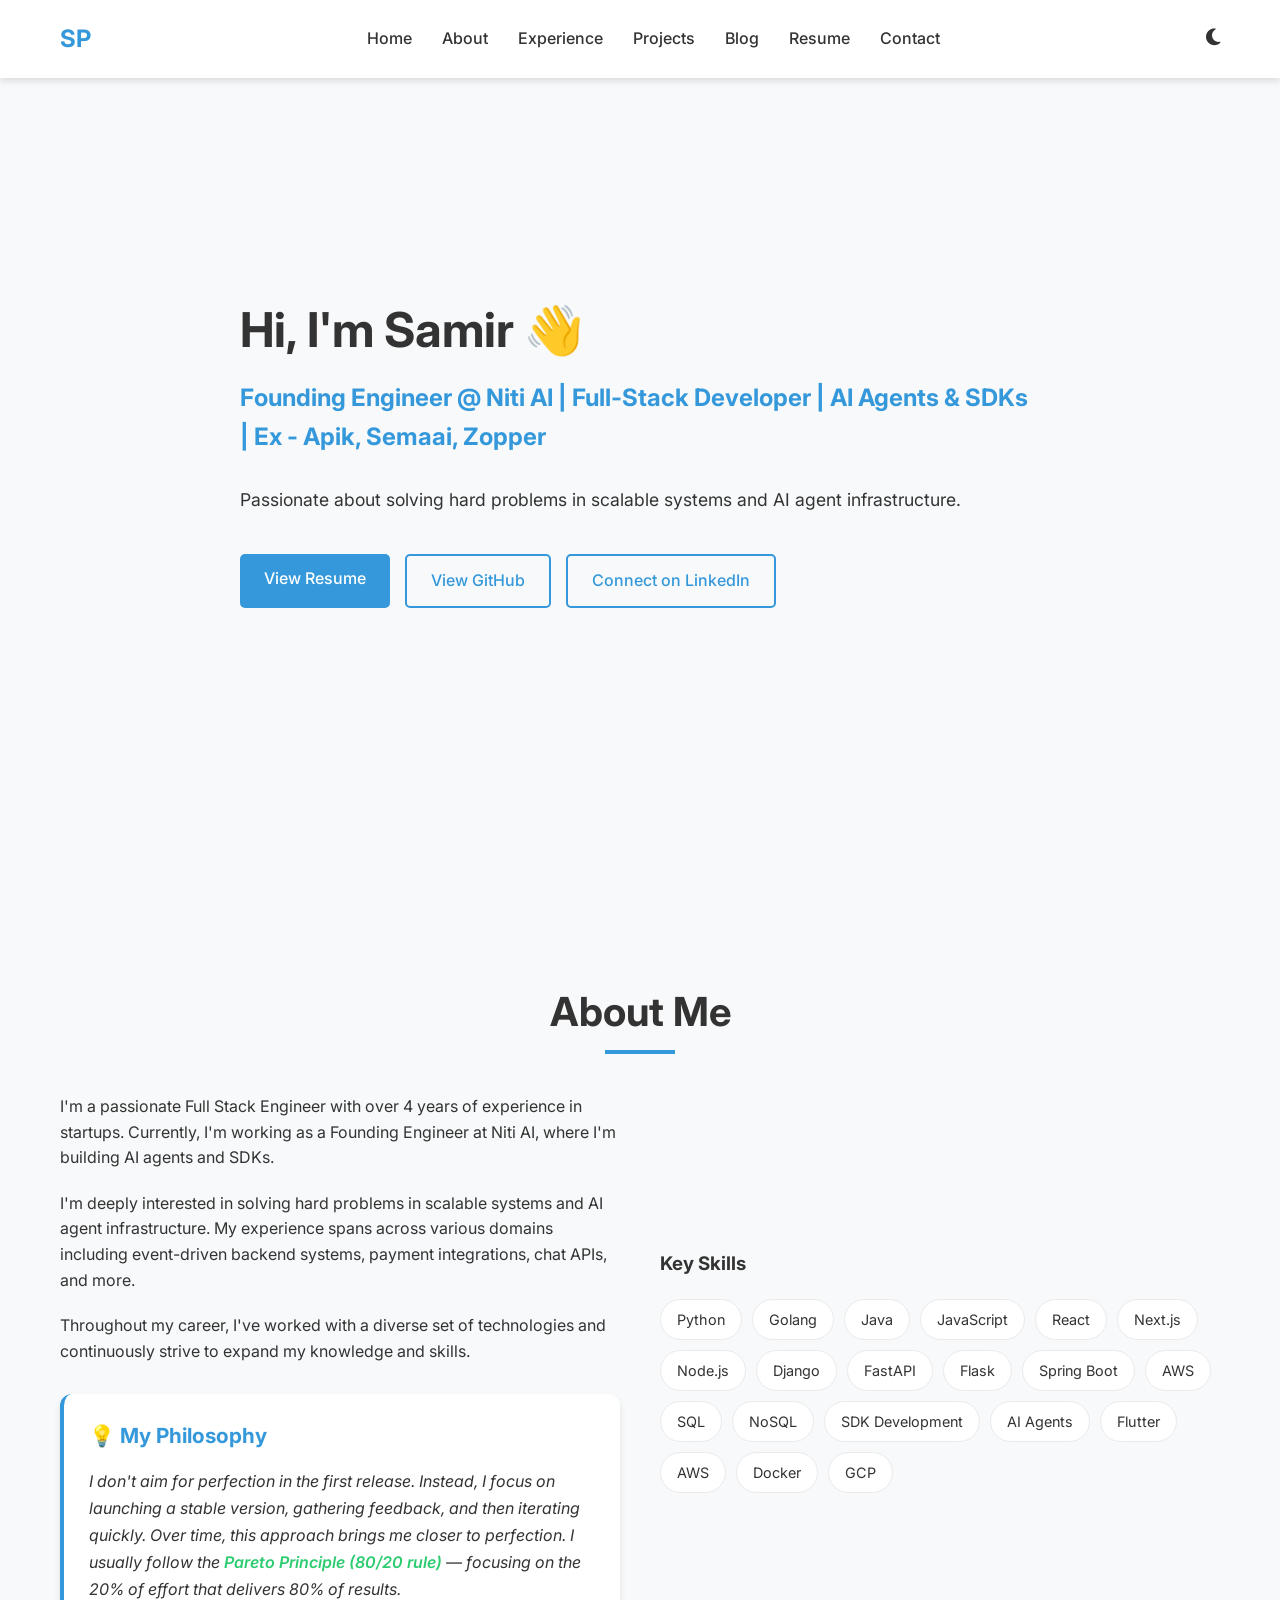
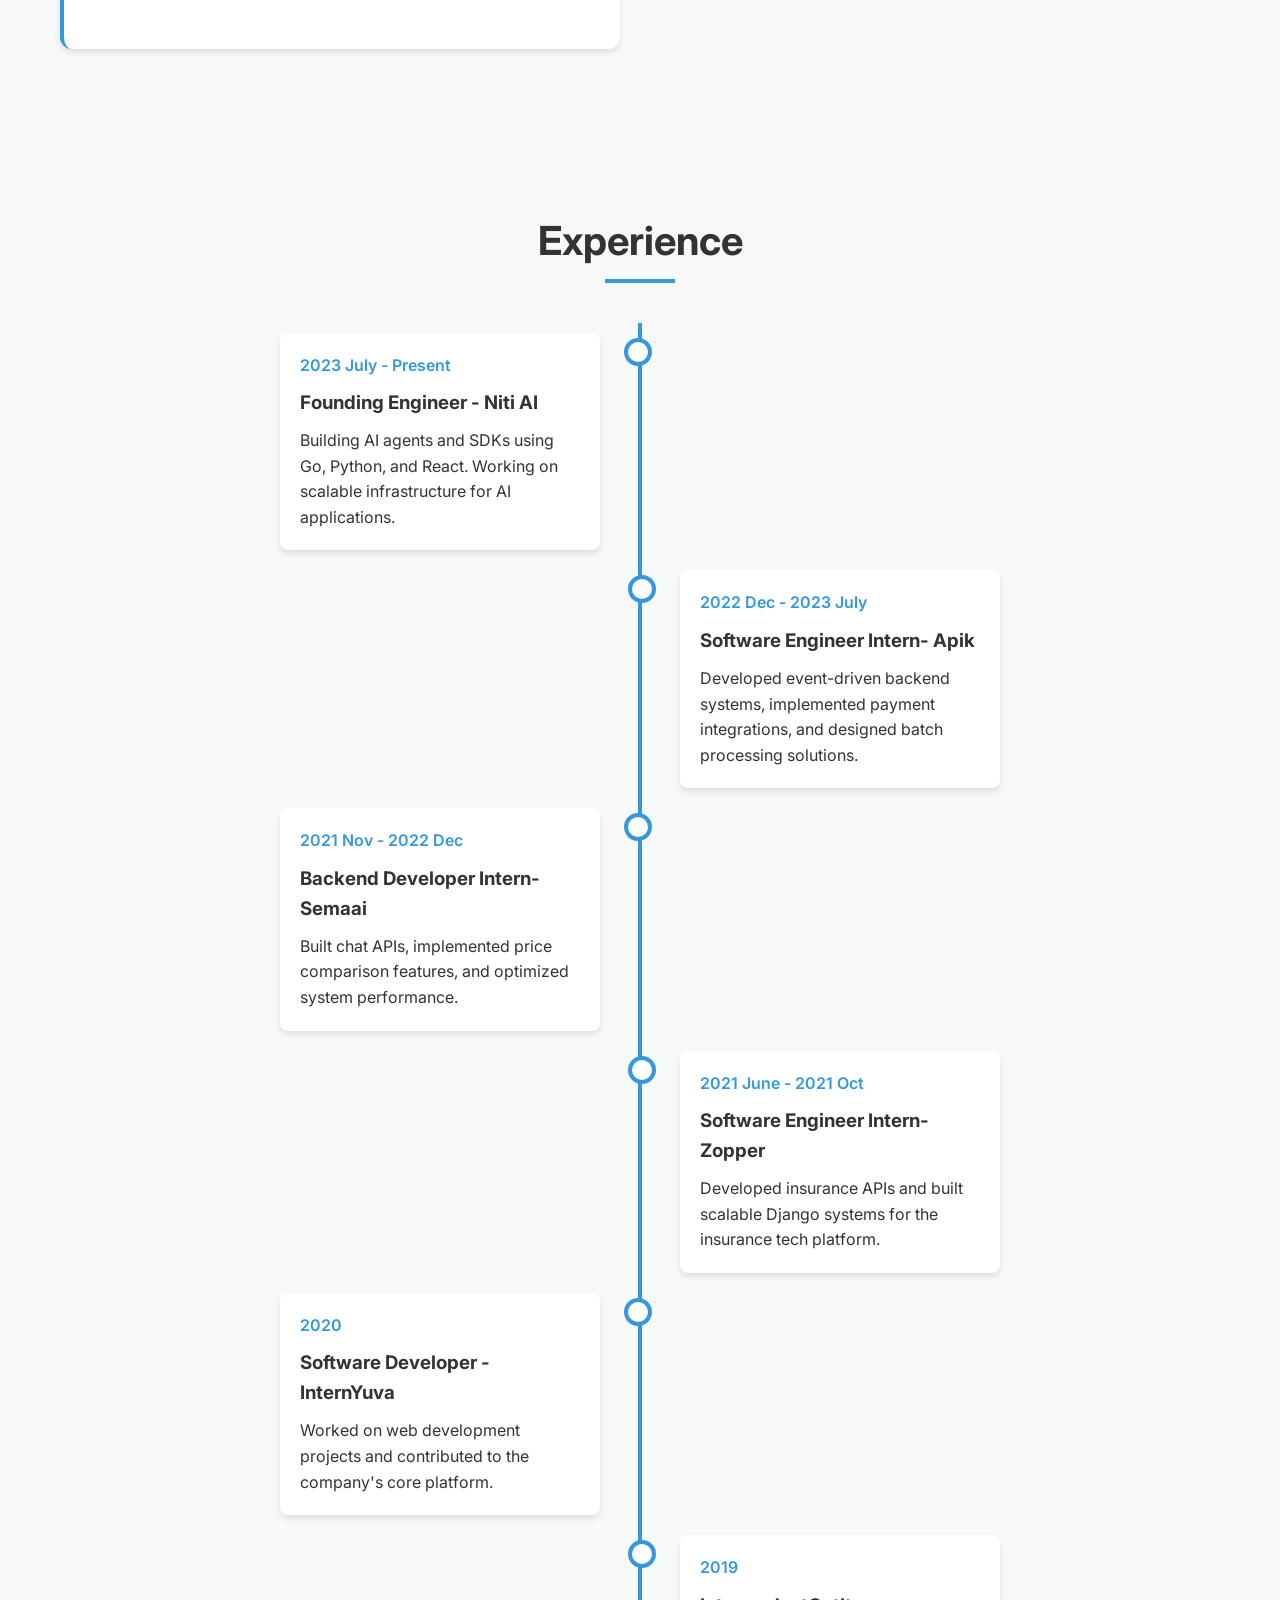
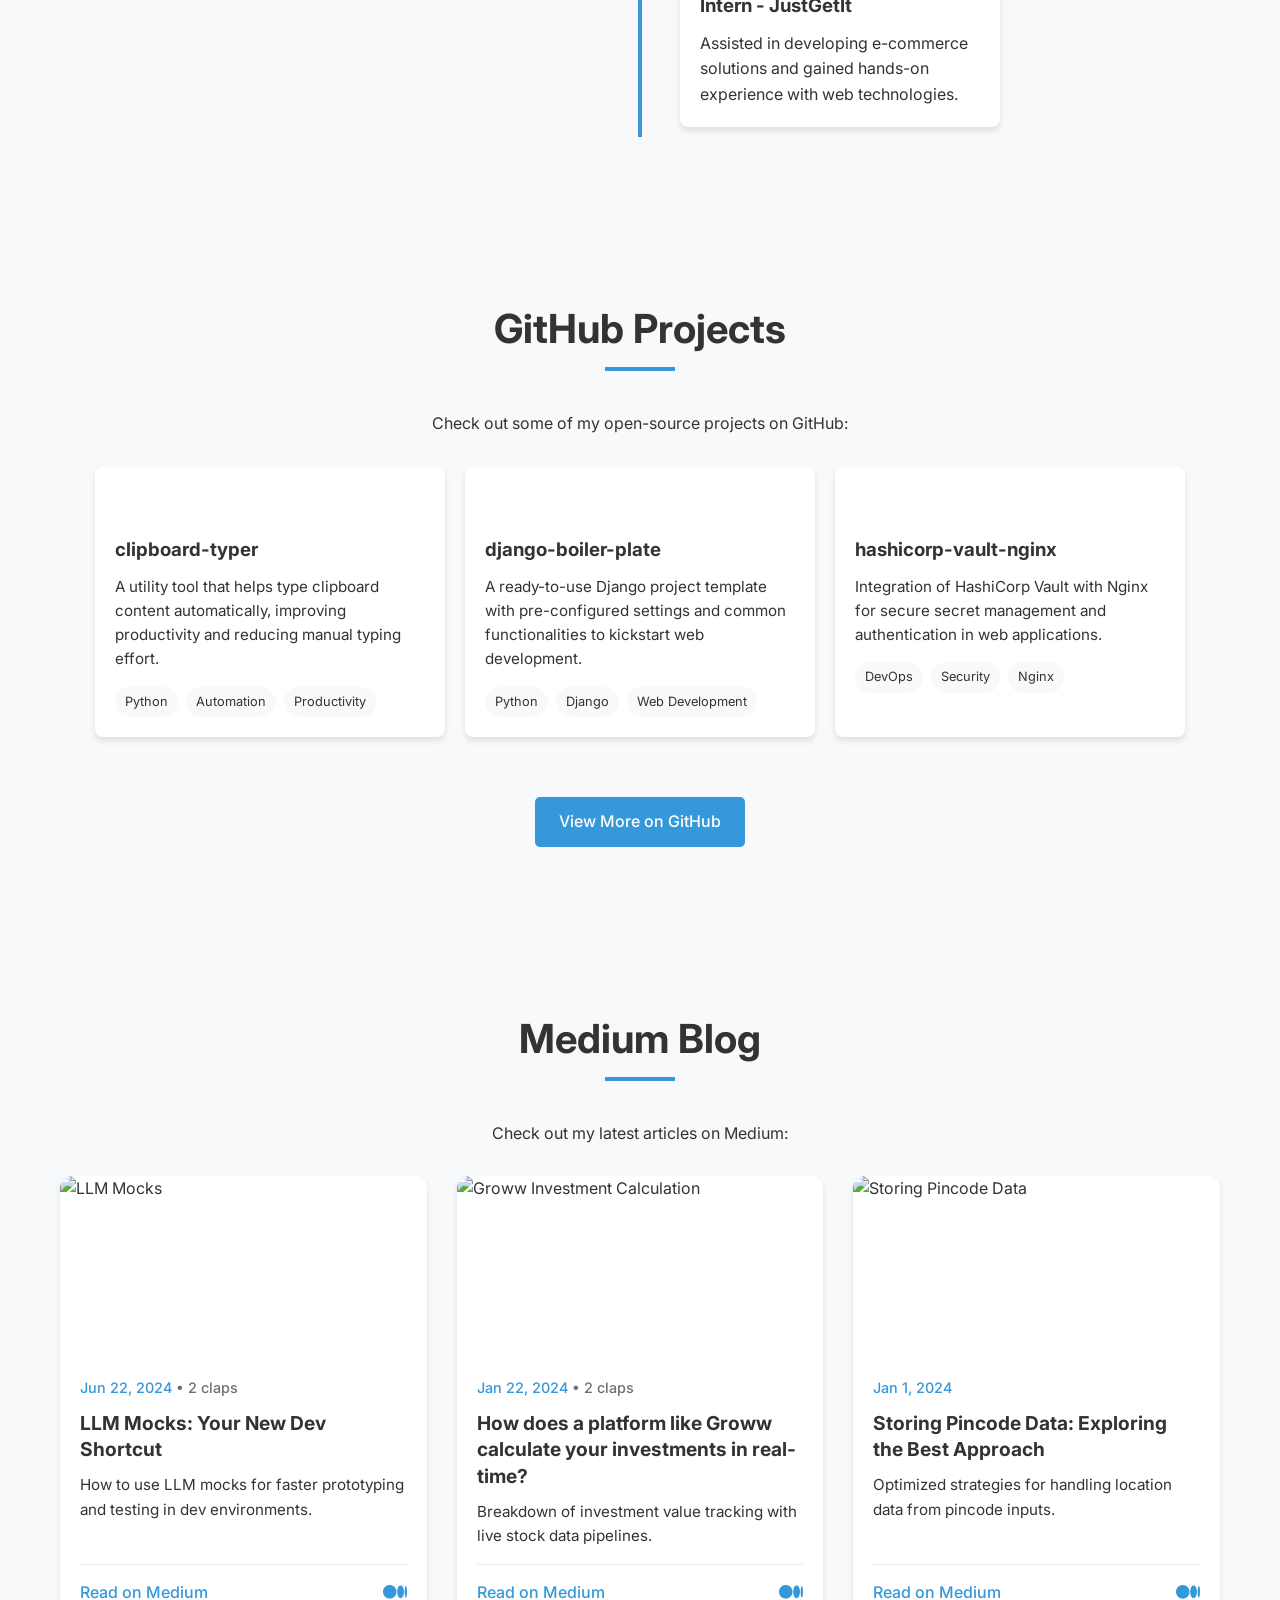
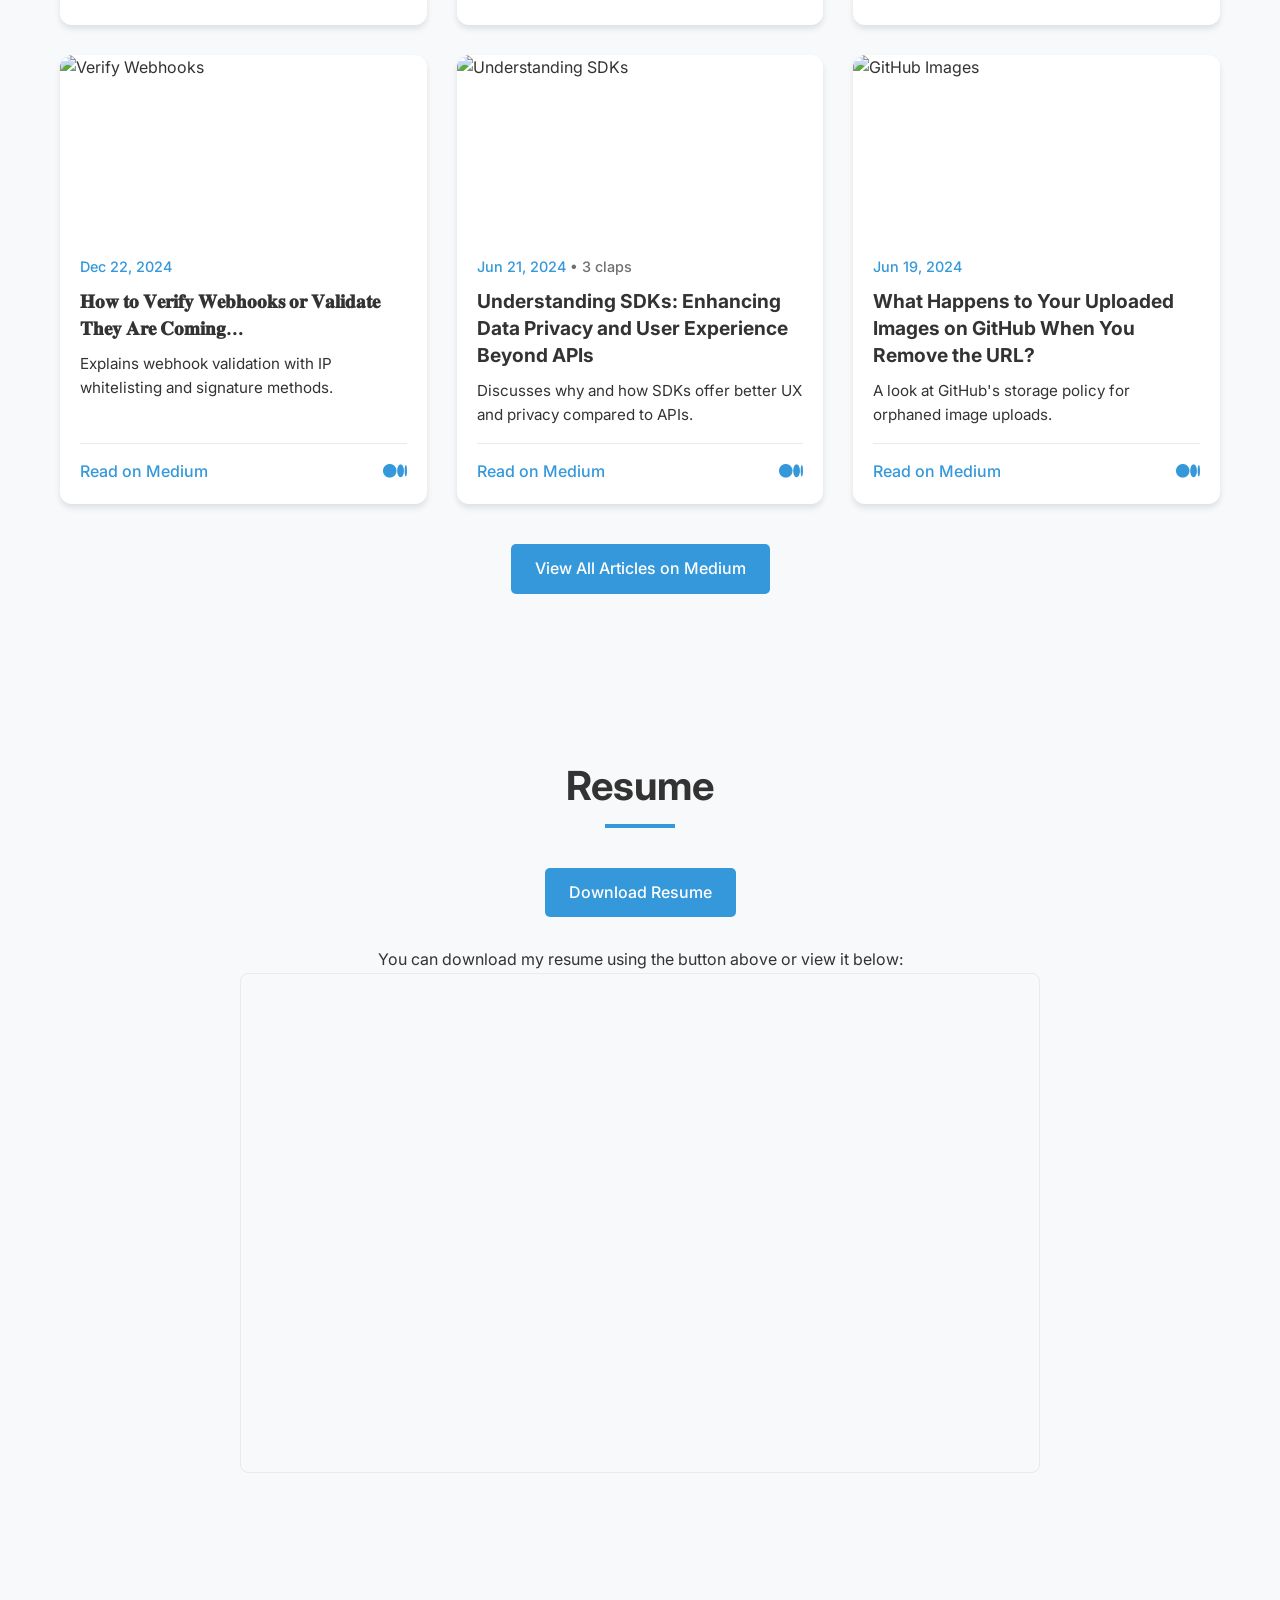
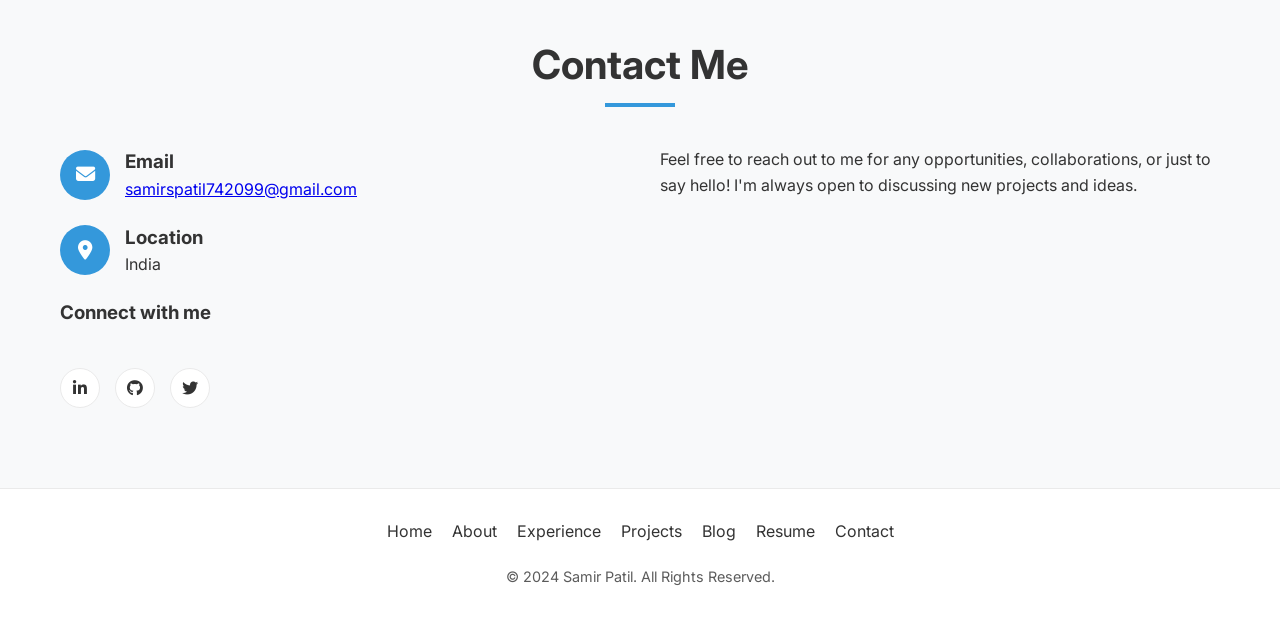
==== index.html @ 1df0a887 "[NEW] Update timeline with precise dates and role adjustments" ====
<!DOCTYPE html>
<html lang="en">
<head>
    <meta charset="UTF-8">
    <meta name="viewport" content="width=device-width, initial-scale=1.0">
    <meta name="description" content="Samir Patil - Full Stack Engineer & Founding Engineer at Niti AI. Experienced in Go, Python, Java, JavaScript, React, Next.js, Node.js, Django, Spring Boot, AWS, and Flutter.">
    <meta name="keywords" content="Samir Patil, Full Stack Engineer, Niti AI, Software Engineer, Go, Python, React, Next.js">
    <meta property="og:title" content="Samir Patil – Full Stack Engineer & Founding Engineer at Niti AI">
    <meta property="og:description" content="Full Stack Engineer with expertise in AI agents, SDKs, and scalable systems.">
    <meta property="og:image" content="assets/images/profile.jpg">
    <meta property="og:url" content="https://samirpatil2000.github.io">
    <meta name="twitter:card" content="summary_large_image">
    <title>Samir Patil – Full Stack Engineer & Founding Engineer at Niti AI</title>
    <link rel="icon" href="assets/favicon.ico" type="image/x-icon">
    <link rel="stylesheet" href="https://cdnjs.cloudflare.com/ajax/libs/font-awesome/6.4.0/css/all.min.css">
    <link href="https://fonts.googleapis.com/css2?family=Inter:wght@300;400;500;600;700&display=swap" rel="stylesheet">
    <link rel="stylesheet" href="styles.css">
</head>
<body class="light-mode">
    <header>
        <div class="container">
            <nav>
                <div class="logo">SP</div>
                <ul class="nav-links">
                    <li><a href="#hero">Home</a></li>
                    <li><a href="#about">About</a></li>
                    <li><a href="#experience">Experience</a></li>
                    <li><a href="#projects">Projects</a></li>
                    <li><a href="#blog">Blog</a></li>
                    <li><a href="#resume">Resume</a></li>
                    <li><a href="#contact">Contact</a></li>
                </ul>
                <div>
                    <button class="theme-toggle" id="theme-toggle">
                        <i class="fas fa-moon"></i>
                    </button>
                    <button class="mobile-menu-btn" id="mobile-menu-btn">
                        <i class="fas fa-bars"></i>
                    </button>
                </div>
            </nav>
        </div>
    </header>

    <section id="hero">
        <div class="container">
            <div class="hero-content">
                <h1 class="hero-title">Hi, I'm Samir 👋</h1>
                <h2 class="hero-subtitle">Founding Engineer @ Niti AI | Full-Stack Developer | AI Agents & SDKs | Ex - Apik, Semaai, Zopper</h2>
                <p class="hero-description">Passionate about solving hard problems in scalable systems and AI agent infrastructure.</p>
                <div class="hero-buttons">
                    <a href="#resume" class="btn">View Resume</a>
                    <a href="https://github.com/samirpatil2000" target="_blank" class="btn btn-outline">View GitHub</a>
                    <a href="https://www.linkedin.com/in/sampatil1010/" target="_blank" class="btn btn-outline">Connect on LinkedIn</a>
                </div>
            </div>
        </div>
    </section>

    <section id="about">
        <div class="container">
            <h2 class="section-title">About Me</h2>
            <div class="about-content">
                <div class="about-text">
                    <p>I'm a passionate Full Stack Engineer with over 4 years of experience in startups. Currently, I'm working as a Founding Engineer at Niti AI, where I'm building AI agents and SDKs.</p>
                    <p>I'm deeply interested in solving hard problems in scalable systems and AI agent infrastructure. My experience spans across various domains including event-driven backend systems, payment integrations, chat APIs, and more.</p>
                    <p>Throughout my career, I've worked with a diverse set of technologies and continuously strive to expand my knowledge and skills.</p>

                    <div class="philosophy-section">
                        <h3>💡 My Philosophy</h3>
                        <div class="philosophy-content">
                            <p>I don't aim for perfection in the first release. Instead, I focus on launching a stable version, gathering feedback, and then iterating quickly. Over time, this approach brings me closer to perfection. I usually follow the <strong>Pareto Principle (80/20 rule)</strong> — focusing on the 20% of effort that delivers 80% of results.</p>
                        </div>
                    </div>
                </div>
                <div>
                    <h3>Key Skills</h3>
                    <div class="skills-container">
                        <span class="skill-tag">Python</span>
                        <span class="skill-tag">Golang</span>
                        <span class="skill-tag">Java</span>
                        <span class="skill-tag">JavaScript</span>
                        <span class="skill-tag">React</span>
                        <span class="skill-tag">Next.js</span>
                        <span class="skill-tag">Node.js</span>
                        <span class="skill-tag">Django</span>
                        <span class="skill-tag">FastAPI</span>
                        <span class="skill-tag">Flask</span>
                        <span class="skill-tag">Spring Boot</span>
                        <span class="skill-tag">AWS</span>
                        <span class="skill-tag">SQL</span>
                        <span class="skill-tag">NoSQL</span>
                        <span class="skill-tag">SDK Development</span>
                        <span class="skill-tag">AI Agents</span>
                        <span class="skill-tag">Flutter</span>
                        <span class="skill-tag">AWS</span>
                        <span class="skill-tag">Docker</span>
                        <span class="skill-tag">GCP</span>
                    </div>
                </div>
            </div>
        </div>
    </section>

    <section id="experience">
        <div class="container">
            <h2 class="section-title">Experience</h2>
            <div class="timeline">
                <div class="timeline-item">
                    <div class="timeline-content">
                        <span class="timeline-date">2023 July - Present</span>
                        <h3 class="timeline-title">Founding Engineer - Niti AI</h3>
                        <p class="timeline-description">Building AI agents and SDKs using Go, Python, and React. Working on scalable infrastructure for AI applications.</p>
                    </div>
                </div>
                <div class="timeline-item">
                    <div class="timeline-content">
                        <span class="timeline-date">2022 Dec - 2023 July</span>
                        <h3 class="timeline-title">Software Engineer Intern- Apik</h3>
                        <p class="timeline-description">Developed event-driven backend systems, implemented payment integrations, and designed batch processing solutions.</p>
                    </div>
                </div>
                <div class="timeline-item">
                    <div class="timeline-content">
                        <span class="timeline-date">2021 Nov - 2022 Dec</span>
                        <h3 class="timeline-title">Backend Developer Intern- Semaai</h3>
                        <p class="timeline-description">Built chat APIs, implemented price comparison features, and optimized system performance.</p>
                    </div>
                </div>
                <div class="timeline-item">
                    <div class="timeline-content">
                        <span class="timeline-date">2021 June - 2021 Oct</span>
                        <h3 class="timeline-title">Software Engineer Intern- Zopper </h3>
                        <p class="timeline-description">Developed insurance APIs and built scalable Django systems for the insurance tech platform.</p>
                    </div>
                </div>
                <div class="timeline-item">
                    <div class="timeline-content">
                        <span class="timeline-date">2020</span>
                        <h3 class="timeline-title">Software Developer - InternYuva</h3>
                        <p class="timeline-description">Worked on web development projects and contributed to the company's core platform.</p>
                    </div>
                </div>
                <div class="timeline-item">
                    <div class="timeline-content">
                        <span class="timeline-date">2019</span>
                        <h3 class="timeline-title">Intern - JustGetIt</h3>
                        <p class="timeline-description">Assisted in developing e-commerce solutions and gained hands-on experience with web technologies.</p>
                    </div>
                </div>
            </div>
        </div>
    </section>

    <section id="projects">
        <div class="container">
            <h2 class="section-title">GitHub Projects</h2>
            <p class="text-center" style="margin-bottom: 30px;">Check out some of my open-source projects on GitHub:</p>
            <div class="github-repos">
                <div style="display: flex; flex-wrap: wrap; justify-content: center; gap: 20px;">
                    <!-- GitHub Repository Cards -->
                    <div class="github-card" style="width: 100%; max-width: 350px;">
                        <iframe src="https://ghbtns.com/github-btn.html?user=samirpatil2000&repo=clipboard-typer&type=star&count=true&size=large" frameborder="0" scrolling="0" width="170" height="30" title="GitHub"></iframe>
                        <h3><a href="https://github.com/samirpatil2000/clipboard-typer" target="_blank">clipboard-typer</a></h3>
                        <p>A utility tool that helps type clipboard content automatically, improving productivity and reducing manual typing effort.</p>
                        <div class="tech-stack">
                            <span class="tech-tag">Python</span>
                            <span class="tech-tag">Automation</span>
                            <span class="tech-tag">Productivity</span>
                        </div>
                    </div>

                    <div class="github-card" style="width: 100%; max-width: 350px;">
                        <iframe src="https://ghbtns.com/github-btn.html?user=samirpatil2000&repo=django-boiler-plate&type=star&count=true&size=large" frameborder="0" scrolling="0" width="170" height="30" title="GitHub"></iframe>
                        <h3><a href="https://github.com/samirpatil2000/django-boiler-plate" target="_blank">django-boiler-plate</a></h3>
                        <p>A ready-to-use Django project template with pre-configured settings and common functionalities to kickstart web development.</p>
                        <div class="tech-stack">
                            <span class="tech-tag">Python</span>
                            <span class="tech-tag">Django</span>
                            <span class="tech-tag">Web Development</span>
                        </div>
                    </div>

                    <div class="github-card" style="width: 100%; max-width: 350px;">
                        <iframe src="https://ghbtns.com/github-btn.html?user=samirpatil2000&repo=hashicorp-vault-nginx&type=star&count=true&size=large" frameborder="0" scrolling="0" width="170" height="30" title="GitHub"></iframe>
                        <h3><a href="https://github.com/samirpatil2000/hashicorp-vault-nginx" target="_blank">hashicorp-vault-nginx</a></h3>
                        <p>Integration of HashiCorp Vault with Nginx for secure secret management and authentication in web applications.</p>
                        <div class="tech-stack">
                            <span class="tech-tag">DevOps</span>
                            <span class="tech-tag">Security</span>
                            <span class="tech-tag">Nginx</span>
                        </div>
                    </div>
                </div>

                <div style="text-align: center; margin-top: 40px;">
                    <a href="https://github.com/samirpatil2000" target="_blank" class="btn">View More on GitHub</a>
                </div>
            </div>
        </div>
    </section>

    <section id="blog">
        <div class="container">
            <h2 class="section-title">Medium Blog</h2>
            <p class="text-center" style="margin-bottom: 30px;">Check out my latest articles on Medium:</p>
            <div class="blog-container">
                <!-- Article 1 -->
                <div class="blog-card">
                    <div class="blog-image">
                        <img src="https://miro.medium.com/v2/resize:fill:160:106/1*5sMGe4D184qGsG5oATZ93Q.jpeg" alt="LLM Mocks" class="article-image">
                    </div>
                    <div class="blog-content">
                        <p class="blog-date">Jun 22, 2024 <span class="claps">• 2 claps</span></p>
                        <h3 class="blog-title">LLM Mocks: Your New Dev Shortcut</h3>
                        <p class="blog-excerpt">How to use LLM mocks for faster prototyping and testing in dev environments.</p>
                        <div class="medium-cta">
                            <a href="https://samir00.medium.com/llm-mocks-your-new-dev-shortcut-bc9ee9c9f8b7" target="_blank" class="read-more">
                                Read on Medium <i class="fab fa-medium"></i>
                            </a>
                        </div>
                    </div>
                </div>

                <!-- Article 2 -->
                <div class="blog-card">
                    <div class="blog-image">
                        <img src="https://miro.medium.com/v2/resize:fill:160:106/0*oaUl97Jm3WKkz9tT.png" alt="Groww Investment Calculation" class="article-image">
                    </div>
                    <div class="blog-content">
                        <p class="blog-date">Jan 22, 2024 <span class="claps">• 2 claps</span></p>
                        <h3 class="blog-title">How does a platform like Groww calculate your investments in real-time?</h3>
                        <p class="blog-excerpt">Breakdown of investment value tracking with live stock data pipelines.</p>
                        <div class="medium-cta">
                            <a href="https://samir00.medium.com/how-does-a-platform-like-groww-calculate-your-investments-in-real-time-1ba891a44692" target="_blank" class="read-more">
                                Read on Medium <i class="fab fa-medium"></i>
                            </a>
                        </div>
                    </div>
                </div>

                <!-- Article 3 -->
                <div class="blog-card">
                    <div class="blog-image">
                        <img src="https://miro.medium.com/v2/da:true/resize:fill:160:106/0*R4P3ovZNBAdf21QX" alt="Storing Pincode Data" class="article-image">
                    </div>
                    <div class="blog-content">
                        <p class="blog-date">Jan 1, 2024</p>
                        <h3 class="blog-title">Storing Pincode Data: Exploring the Best Approach</h3>
                        <p class="blog-excerpt">Optimized strategies for handling location data from pincode inputs.</p>
                        <div class="medium-cta">
                            <a href="https://samir00.medium.com/storing-pincode-data-exploring-the-best-approach-0664ee6abc7e" target="_blank" class="read-more">
                                Read on Medium <i class="fab fa-medium"></i>
                            </a>
                        </div>
                    </div>
                </div>

                <!-- Article 4 -->
                <div class="blog-card">
                    <div class="blog-image">
                        <img src="https://miro.medium.com/v2/resize:fill:160:106/1*D8r2MX0lKGezIV2ntZtTnA.png" alt="Verify Webhooks" class="article-image">
                    </div>
                    <div class="blog-content">
                        <p class="blog-date">Dec 22, 2024</p>
                        <h3 class="blog-title">𝐇𝐨𝐰 𝐭𝐨 𝐕𝐞𝐫𝐢𝐟𝐲 𝐖𝐞𝐛𝐡𝐨𝐨𝐤𝐬 𝐨𝐫 𝐕𝐚𝐥𝐢𝐝𝐚𝐭𝐞 𝐓𝐡𝐞𝐲 𝐀𝐫𝐞 𝐂𝐨𝐦𝐢𝐧𝐠…</h3>
                        <p class="blog-excerpt">Explains webhook validation with IP whitelisting and signature methods.</p>
                        <div class="medium-cta">
                            <a href="https://samir00.medium.com/-5bc8c826b515" target="_blank" class="read-more">
                                Read on Medium <i class="fab fa-medium"></i>
                            </a>
                        </div>
                    </div>
                </div>

                <!-- Article 5 -->
                <div class="blog-card">
                    <div class="blog-image">
                        <img src="https://miro.medium.com/v2/resize:fill:160:106/1*lcg6m4pesArcKnwE2y6Z6A.png" alt="Understanding SDKs" class="article-image">
                    </div>
                    <div class="blog-content">
                        <p class="blog-date">Jun 21, 2024 <span class="claps">• 3 claps</span></p>
                        <h3 class="blog-title">Understanding SDKs: Enhancing Data Privacy and User Experience Beyond APIs</h3>
                        <p class="blog-excerpt">Discusses why and how SDKs offer better UX and privacy compared to APIs.</p>
                        <div class="medium-cta">
                            <a href="https://samir00.medium.com/understanding-sdks-enhancing-data-privacy-and-user-experience-beyond-apis-ea7af1422966" target="_blank" class="read-more">
                                Read on Medium <i class="fab fa-medium"></i>
                            </a>
                        </div>
                    </div>
                </div>

                <!-- Article 6 -->
                <div class="blog-card">
                    <div class="blog-image">
                        <img src="https://miro.medium.com/v2/da:true/resize:fill:160:106/0*RKdvnVoztGInrhX6" alt="GitHub Images" class="article-image">
                    </div>
                    <div class="blog-content">
                        <p class="blog-date">Jun 19, 2024</p>
                        <h3 class="blog-title">What Happens to Your Uploaded Images on GitHub When You Remove the URL?</h3>
                        <p class="blog-excerpt">A look at GitHub's storage policy for orphaned image uploads.</p>
                        <div class="medium-cta">
                            <a href="https://samir00.medium.com/what-happens-to-your-uploaded-images-on-github-when-you-remove-the-url-dee55fc06949" target="_blank" class="read-more">
                                Read on Medium <i class="fab fa-medium"></i>
                            </a>
                        </div>
                    </div>
                </div>
            </div>

            <div style="text-align: center; margin-top: 40px;">
                <a href="https://medium.com/@samir00" target="_blank" class="btn">View All Articles on Medium</a>
            </div>
        </div>
    </section>

    <section id="resume">
        <div class="container">
            <h2 class="section-title">Resume</h2>
            <div class="resume-container">
                <div class="resume-download">
                    <a href="https://drive.google.com/file/d/1qUeEF2elDLRtwq7IhMusXgoAXYwep6tu/preview" download class="btn">Download Resume</a>
                </div>
                <p>You can download my resume using the button above or view it below:</p>
                <iframe src="https://drive.google.com/file/d/1qUeEF2elDLRtwq7IhMusXgoAXYwep6tu/preview" class="resume-preview"></iframe>
            </div>
        </div>
    </section>

    <section id="contact">
        <div class="container">
            <h2 class="section-title">Contact Me</h2>
            <div class="contact-container">
                <div class="contact-info">
                    <div class="contact-item">
                        <div class="contact-icon">
                            <i class="fas fa-envelope"></i>
                        </div>
                        <div>
                            <h3>Email</h3>
                            <p><a href="mailto:samirspatil742099@gmail.com">samirspatil742099@gmail.com</a></p>
                        </div>
                    </div>
                    <div class="contact-item">
                        <div class="contact-icon">
                            <i class="fas fa-map-marker-alt"></i>
                        </div>
                        <div>
                            <h3>Location</h3>
                            <p>India</p>
                        </div>
                    </div>
                    <h3>Connect with me</h3>
                    <div class="social-links">
                        <a href="https://www.linkedin.com/in/sampatil1010/" target="_blank" class="social-link">
                            <i class="fab fa-linkedin-in"></i>
                        </a>
                        <a href="https://github.com/samirpatil2000" target="_blank" class="social-link">
                            <i class="fab fa-github"></i>
                        </a>
                        <a href="https://twitter.com/sampatil1010" target="_blank" class="social-link">
                            <i class="fab fa-twitter"></i>
                        </a>
                    </div>
                </div>
                <div>
                    <p>Feel free to reach out to me for any opportunities, collaborations, or just to say hello! I'm always open to discussing new projects and ideas.</p>
                </div>
            </div>
        </div>
    </section>

    <footer>
        <div class="container">
            <div class="footer-content">
                <div class="footer-links">
                    <a href="#hero">Home</a>
                    <a href="#about">About</a>
                    <a href="#experience">Experience</a>
                    <a href="#projects">Projects</a>
                    <a href="#blog">Blog</a>
                    <a href="#resume">Resume</a>
                    <a href="#contact">Contact</a>
                </div>
                <p class="copyright">&copy; 2024 Samir Patil. All Rights Reserved.</p>
            </div>
        </div>
    </footer>

    <script src="script.js"></script>
</body>
</html>
---- styles.css ----
:root {
    --primary-color: #3498db;
    --secondary-color: #2ecc71;
    --accent-color: #e74c3c;
    --background-light: #f8f9fa;
    --text-light: #333;
    --card-light: #fff;
    --border-light: #eaeaea;
    --background-dark: #121212;
    --text-dark: #f8f9fa;
    --card-dark: #1e1e1e;
    --border-dark: #333;
    --shadow-light: 0 4px 6px rgba(0, 0, 0, 0.1);
    --shadow-dark: 0 4px 6px rgba(0, 0, 0, 0.3);
    --transition: all 0.3s ease;
}

.light-mode {
    --background: var(--background-light);
    --text: var(--text-light);
    --card: var(--card-light);
    --border: var(--border-light);
    --shadow: var(--shadow-light);
}

.dark-mode {
    --background: var(--background-dark);
    --text: var(--text-dark);
    --card: var(--card-dark);
    --border: var(--border-dark);
    --shadow: var(--shadow-dark);
}

* {
    margin: 0;
    padding: 0;
    box-sizing: border-box;
}

html {
    scroll-behavior: smooth;
}

body {
    font-family: 'Inter', sans-serif;
    background-color: var(--background);
    color: var(--text);
    line-height: 1.6;
    transition: var(--transition);
}

.container {
    max-width: 1200px;
    margin: 0 auto;
    padding: 0 20px;
}

/* Header & Navigation */
header {
    position: fixed;
    top: 0;
    left: 0;
    width: 100%;
    background-color: var(--card);
    box-shadow: var(--shadow);
    z-index: 1000;
    transition: var(--transition);
}

nav {
    display: flex;
    justify-content: space-between;
    align-items: center;
    padding: 20px 0;
}

.logo {
    font-size: 1.5rem;
    font-weight: 700;
    color: var(--primary-color);
}

.nav-links {
    display: flex;
    list-style: none;
}

.nav-links li {
    margin-left: 30px;
}

.nav-links a {
    text-decoration: none;
    color: var(--text);
    font-weight: 500;
    transition: var(--transition);
}

.nav-links a:hover {
    color: var(--primary-color);
}

.theme-toggle {
    background: none;
    border: none;
    color: var(--text);
    font-size: 1.2rem;
    cursor: pointer;
    margin-left: 20px;
    transition: var(--transition);
}

.theme-toggle:hover {
    color: var(--primary-color);
}

.mobile-menu-btn {
    display: none;
    background: none;
    border: none;
    color: var(--text);
    font-size: 1.5rem;
    cursor: pointer;
}

/* Hero Section */
#hero {
    height: 100vh;
    display: flex;
    align-items: center;
    padding-top: 80px;
}

.hero-content {
    max-width: 800px;
}

.hero-title {
    font-size: 3rem;
    margin-bottom: 10px;
    animation: fadeInUp 1s ease;
}

.hero-subtitle {
    font-size: 1.5rem;
    margin-bottom: 30px;
    color: var(--primary-color);
    animation: fadeInUp 1s ease 0.2s;
    animation-fill-mode: both;
}

.hero-description {
    font-size: 1.1rem;
    margin-bottom: 40px;
    animation: fadeInUp 1s ease 0.4s;
    animation-fill-mode: both;
}

.hero-buttons {
    display: flex;
    gap: 15px;
    flex-wrap: wrap;
    animation: fadeInUp 1s ease 0.6s;
    animation-fill-mode: both;
}

.btn {
    display: inline-block;
    padding: 12px 24px;
    background-color: var(--primary-color);
    color: white;
    text-decoration: none;
    border-radius: 5px;
    font-weight: 500;
    transition: var(--transition);
}

.btn:hover {
    transform: translateY(-3px);
    box-shadow: 0 10px 20px rgba(0, 0, 0, 0.1);
}

.btn-outline {
    background-color: transparent;
    border: 2px solid var(--primary-color);
    color: var(--primary-color);
}

.btn-outline:hover {
    background-color: var(--primary-color);
    color: white;
}

/* Section Styling */
section {
    padding: 80px 0;
}

.section-title {
    font-size: 2.5rem;
    margin-bottom: 50px;
    text-align: center;
    position: relative;
}

.section-title::after {
    content: '';
    position: absolute;
    bottom: -10px;
    left: 50%;
    transform: translateX(-50%);
    width: 70px;
    height: 4px;
    background-color: var(--primary-color);
}

/* About Section */
.about-content {
    display: grid;
    grid-template-columns: 1fr 1fr;
    gap: 40px;
    align-items: center;
}

.about-text p {
    margin-bottom: 20px;
}

.skills-container {
    display: flex;
    flex-wrap: wrap;
    gap: 10px;
    margin-top: 20px;
}

.skill-tag {
    padding: 8px 16px;
    background-color: var(--card);
    border: 1px solid var(--border);
    border-radius: 30px;
    font-size: 0.9rem;
    transition: var(--transition);
}

.skill-tag:hover {
    background-color: var(--primary-color);
    color: white;
    transform: translateY(-3px);
}

/* Philosophy Section */
.philosophy-section {
    margin-top: 30px;
    padding: 25px;
    background-color: var(--card);
    border-radius: 12px;
    box-shadow: var(--shadow);
    border-left: 4px solid var(--primary-color);
}

.philosophy-section h3 {
    margin-bottom: 15px;
    color: var(--primary-color);
    font-size: 1.3rem;
}

.philosophy-content {
    font-size: 1rem;
    line-height: 1.7;
    font-style: italic;
}

.philosophy-content strong {
    color: var(--secondary-color);
    font-weight: 600;
}

/* Experience Section */
.timeline {
    position: relative;
    max-width: 800px;
    margin: 0 auto;
}

.timeline::after {
    content: '';
    position: absolute;
    width: 4px;
    background-color: var(--primary-color);
    top: 0;
    bottom: 0;
    left: 50%;
    margin-left: -2px;
}

.timeline-item {
    padding: 10px 40px;
    position: relative;
    width: 50%;
    animation: fadeIn 1s ease;
}

.timeline-item:nth-child(odd) {
    left: 0;
}

.timeline-item:nth-child(even) {
    left: 50%;
}

.timeline-item::after {
    content: '';
    position: absolute;
    width: 20px;
    height: 20px;
    background-color: var(--card);
    border: 4px solid var(--primary-color);
    border-radius: 50%;
    top: 15px;
    z-index: 1;
}

.timeline-item:nth-child(odd)::after {
    right: -12px;
}

.timeline-item:nth-child(even)::after {
    left: -12px;
}

.timeline-content {
    padding: 20px;
    background-color: var(--card);
    border-radius: 8px;
    box-shadow: var(--shadow);
    transition: var(--transition);
}

.timeline-content:hover {
    transform: translateY(-5px);
    box-shadow: 0 15px 30px rgba(0, 0, 0, 0.1);
}

.timeline-date {
    color: var(--primary-color);
    font-weight: 600;
}

.timeline-title {
    margin: 10px 0;
}

.timeline-description {
    margin-top: 10px;
}

/* Projects Section */
.projects-container {
    display: grid;
    grid-template-columns: repeat(auto-fill, minmax(300px, 1fr));
    gap: 30px;
}

.project-card {
    background-color: var(--card);
    border-radius: 8px;
    overflow: hidden;
    box-shadow: var(--shadow);
    transition: var(--transition);
}

.project-card:hover {
    transform: translateY(-10px);
    box-shadow: 0 15px 30px rgba(0, 0, 0, 0.15);
}

.project-image {
    width: 100%;
    height: 200px;
    object-fit: cover;
}

.project-content {
    padding: 20px;
}

.project-title {
    font-size: 1.3rem;
    margin-bottom: 10px;
}

.project-description {
    margin-bottom: 15px;
    font-size: 0.95rem;
}

.project-tech {
    display: flex;
    flex-wrap: wrap;
    gap: 8px;
    margin-bottom: 15px;
}

.tech-tag {
    padding: 5px 10px;
    background-color: var(--background);
    border-radius: 20px;
    font-size: 0.8rem;
}

.project-links {
    display: flex;
    gap: 15px;
}

.project-links a {
    color: var(--primary-color);
    text-decoration: none;
    font-size: 0.9rem;
    font-weight: 500;
    transition: var(--transition);
}

.project-links a:hover {
    color: var(--secondary-color);
}

/* Blog Section */
.blog-container {
    display: grid;
    grid-template-columns: repeat(3, 1fr);
    gap: 30px;
}

.blog-card {
    background-color: var(--card);
    border-radius: 12px;
    overflow: hidden;
    box-shadow: var(--shadow);
    transition: var(--transition);
    display: flex;
    flex-direction: column;
    height: 100%;
}

.blog-card:hover {
    transform: translateY(-10px);
    box-shadow: 0 15px 30px rgba(0, 0, 0, 0.15);
}

.blog-image {
    width: 100%;
    height: 180px;
    overflow: hidden;
}

.article-image {
    width: 100%;
    height: 100%;
    object-fit: cover;
    border-top-left-radius: 12px;
    border-top-right-radius: 12px;
    transition: transform 0.5s ease;
}

.blog-card:hover .article-image {
    transform: scale(1.05);
}

.blog-content {
    padding: 20px;
    display: flex;
    flex-direction: column;
    flex-grow: 1;
}

.blog-title {
    font-size: 1.2rem;
    margin-bottom: 10px;
    line-height: 1.4;
}

.blog-date {
    color: var(--primary-color);
    font-size: 0.9rem;
    margin-bottom: 10px;
    font-weight: 500;
}

.claps {
    color: var(--text);
    opacity: 0.7;
}

.blog-excerpt {
    margin-bottom: 15px;
    font-size: 0.95rem;
    flex-grow: 1;
}

.medium-cta {
    margin-top: auto;
    padding-top: 15px;
    border-top: 1px solid var(--border);
}

.read-more {
    color: var(--primary-color);
    text-decoration: none;
    font-weight: 500;
    display: flex;
    align-items: center;
    justify-content: space-between;
    transition: var(--transition);
}

.read-more:hover {
    color: var(--secondary-color);
}

.read-more i {
    font-size: 1.2rem;
}

/* GitHub Projects Section */
.github-card {
    background-color: var(--card);
    border-radius: 8px;
    padding: 20px;
    box-shadow: var(--shadow);
    transition: var(--transition);
    margin-bottom: 20px;
}

.github-card:hover {
    transform: translateY(-10px);
    box-shadow: 0 15px 30px rgba(0, 0, 0, 0.15);
}

.github-card h3 {
    margin: 10px 0;
}

.github-card h3 a {
    color: var(--text);
    text-decoration: none;
    transition: var(--transition);
}

.github-card h3 a:hover {
    color: var(--primary-color);
}

.github-card p {
    margin-bottom: 15px;
    font-size: 0.95rem;
}

.tech-stack {
    display: flex;
    flex-wrap: wrap;
    gap: 8px;
}

.text-center {
    text-align: center;
}

/* Resume Section */
.resume-container {
    display: flex;
    flex-direction: column;
    align-items: center;
}

.resume-download {
    margin-bottom: 30px;
}

.resume-preview {
    width: 100%;
    max-width: 800px;
    height: 500px;
    border: 1px solid var(--border);
    border-radius: 8px;
}

/* Contact Section */
.contact-container {
    display: grid;
    grid-template-columns: 1fr 1fr;
    gap: 40px;
}

.contact-info {
    display: flex;
    flex-direction: column;
    gap: 20px;
}

.contact-item {
    display: flex;
    align-items: center;
    gap: 15px;
}

.contact-icon {
    width: 50px;
    height: 50px;
    background-color: var(--primary-color);
    color: white;
    border-radius: 50%;
    display: flex;
    align-items: center;
    justify-content: center;
    font-size: 1.2rem;
}

.social-links {
    display: flex;
    gap: 15px;
    margin-top: 20px;
}

.social-link {
    width: 40px;
    height: 40px;
    background-color: var(--card);
    border-radius: 50%;
    display: flex;
    align-items: center;
    justify-content: center;
    color: var(--text);
    text-decoration: none;
    transition: var(--transition);
    border: 1px solid var(--border);
}

.social-link:hover {
    background-color: var(--primary-color);
    color: white;
    transform: translateY(-3px);
}

/* Footer */
footer {
    background-color: var(--card);
    padding: 30px 0;
    text-align: center;
    border-top: 1px solid var(--border);
}

.footer-content {
    display: flex;
    flex-direction: column;
    align-items: center;
    gap: 20px;
}

.footer-links {
    display: flex;
    gap: 20px;
}

.footer-links a {
    color: var(--text);
    text-decoration: none;
    transition: var(--transition);
}

.footer-links a:hover {
    color: var(--primary-color);
}

.copyright {
    font-size: 0.9rem;
    color: var(--text);
    opacity: 0.8;
}

/* Animations */
@keyframes fadeInUp {
    from {
        opacity: 0;
        transform: translateY(20px);
    }
    to {
        opacity: 1;
        transform: translateY(0);
    }
}

@keyframes fadeIn {
    from {
        opacity: 0;
    }
    to {
        opacity: 1;
    }
}

/* Responsive Design */
@media (max-width: 992px) {
    .about-content {
        grid-template-columns: 1fr;
    }

    .contact-container {
        grid-template-columns: 1fr;
    }

    .timeline::after {
        left: 31px;
    }

    .timeline-item {
        width: 100%;
        padding-left: 70px;
        padding-right: 25px;
    }

    .timeline-item:nth-child(even) {
        left: 0;
    }

    .timeline-item::after {
        left: 20px;
    }

    .blog-container {
        grid-template-columns: repeat(2, 1fr);
    }
}

@media (max-width: 768px) {
    .nav-links {
        display: none;
        position: absolute;
        top: 70px;
        left: 0;
        width: 100%;
        background-color: var(--card);
        flex-direction: column;
        padding: 20px;
        box-shadow: var(--shadow);
    }

    .nav-links.active {
        display: flex;
    }

    .nav-links li {
        margin: 10px 0;
    }

    .mobile-menu-btn {
        display: block;
    }

    .hero-title {
        font-size: 2.5rem;
    }

    .hero-subtitle {
        font-size: 1.2rem;
    }
}

@media (max-width: 576px) {
    .hero-title {
        font-size: 2rem;
    }

    .section-title {
        font-size: 2rem;
    }

    .hero-buttons {
        flex-direction: column;
        width: 100%;
    }

    .btn {
        width: 100%;
        text-align: center;
    }

    .blog-container {
        grid-template-columns: 1fr;
    }
}
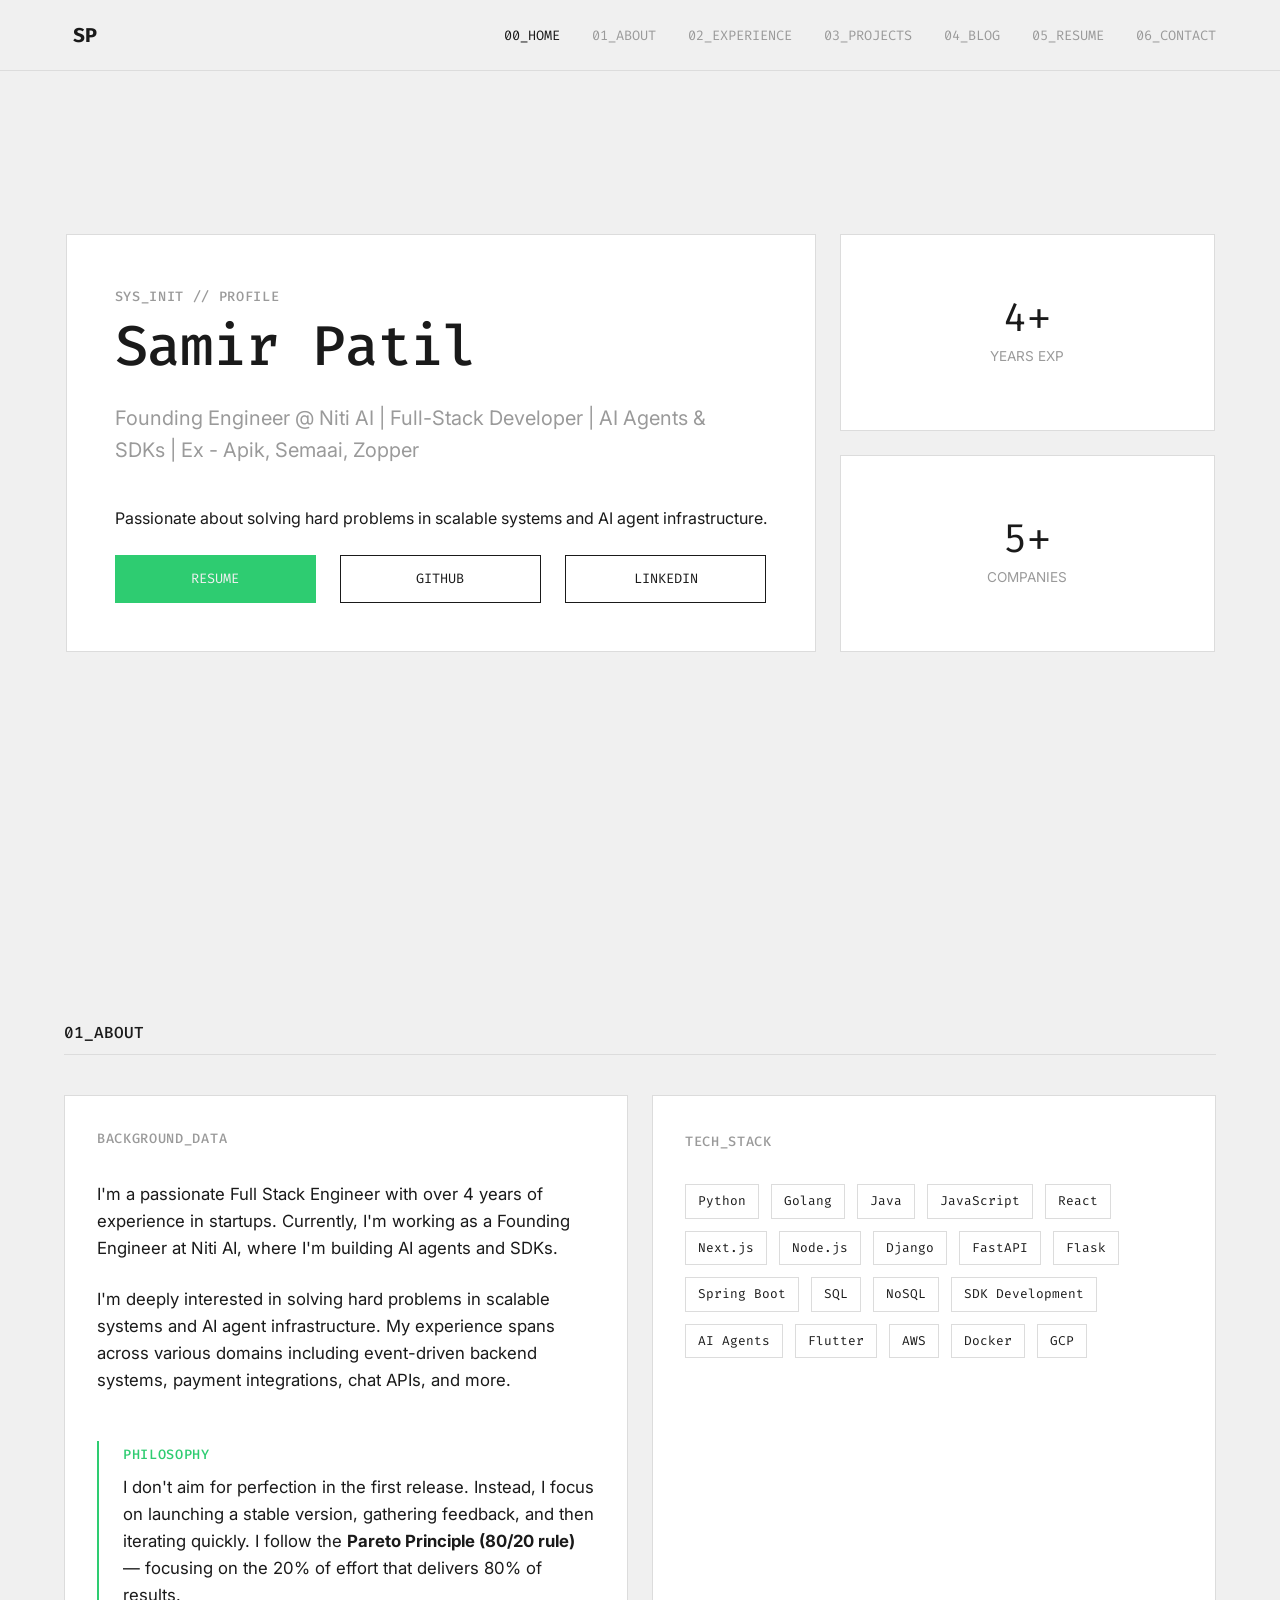
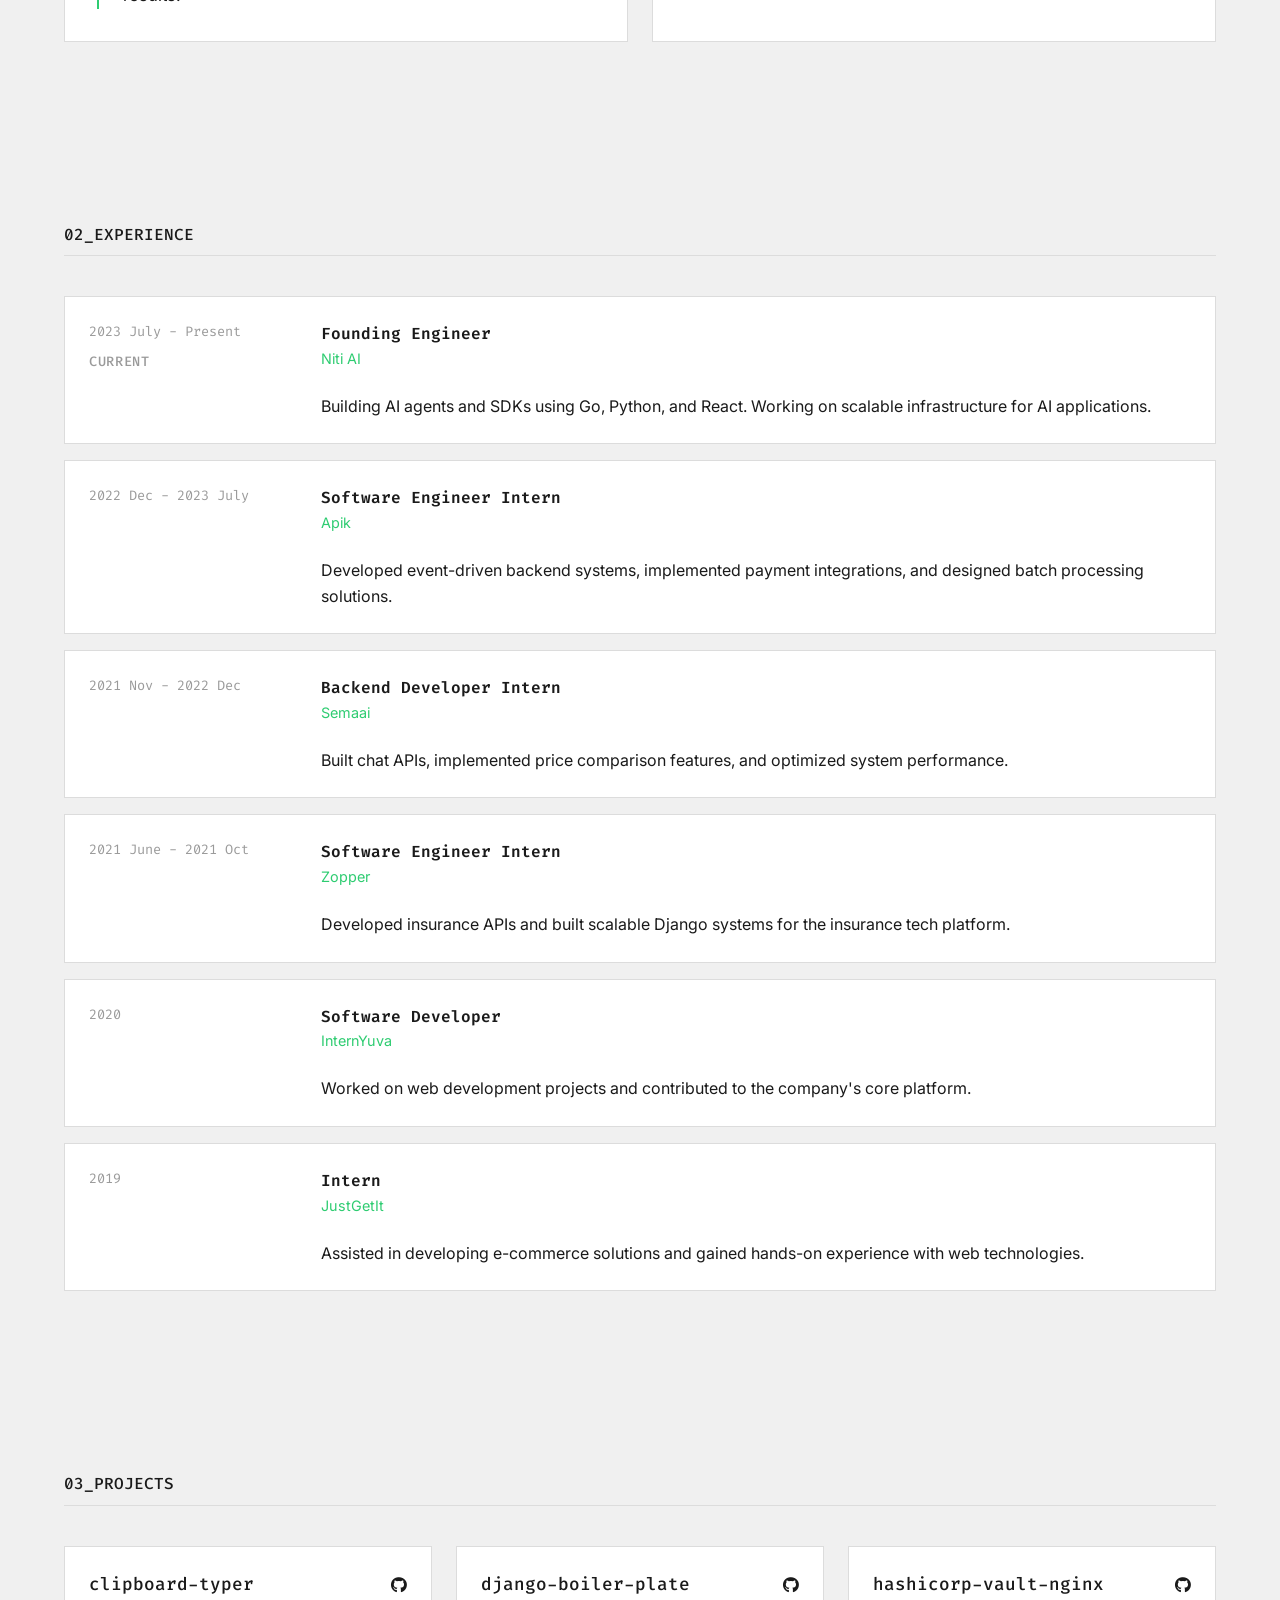
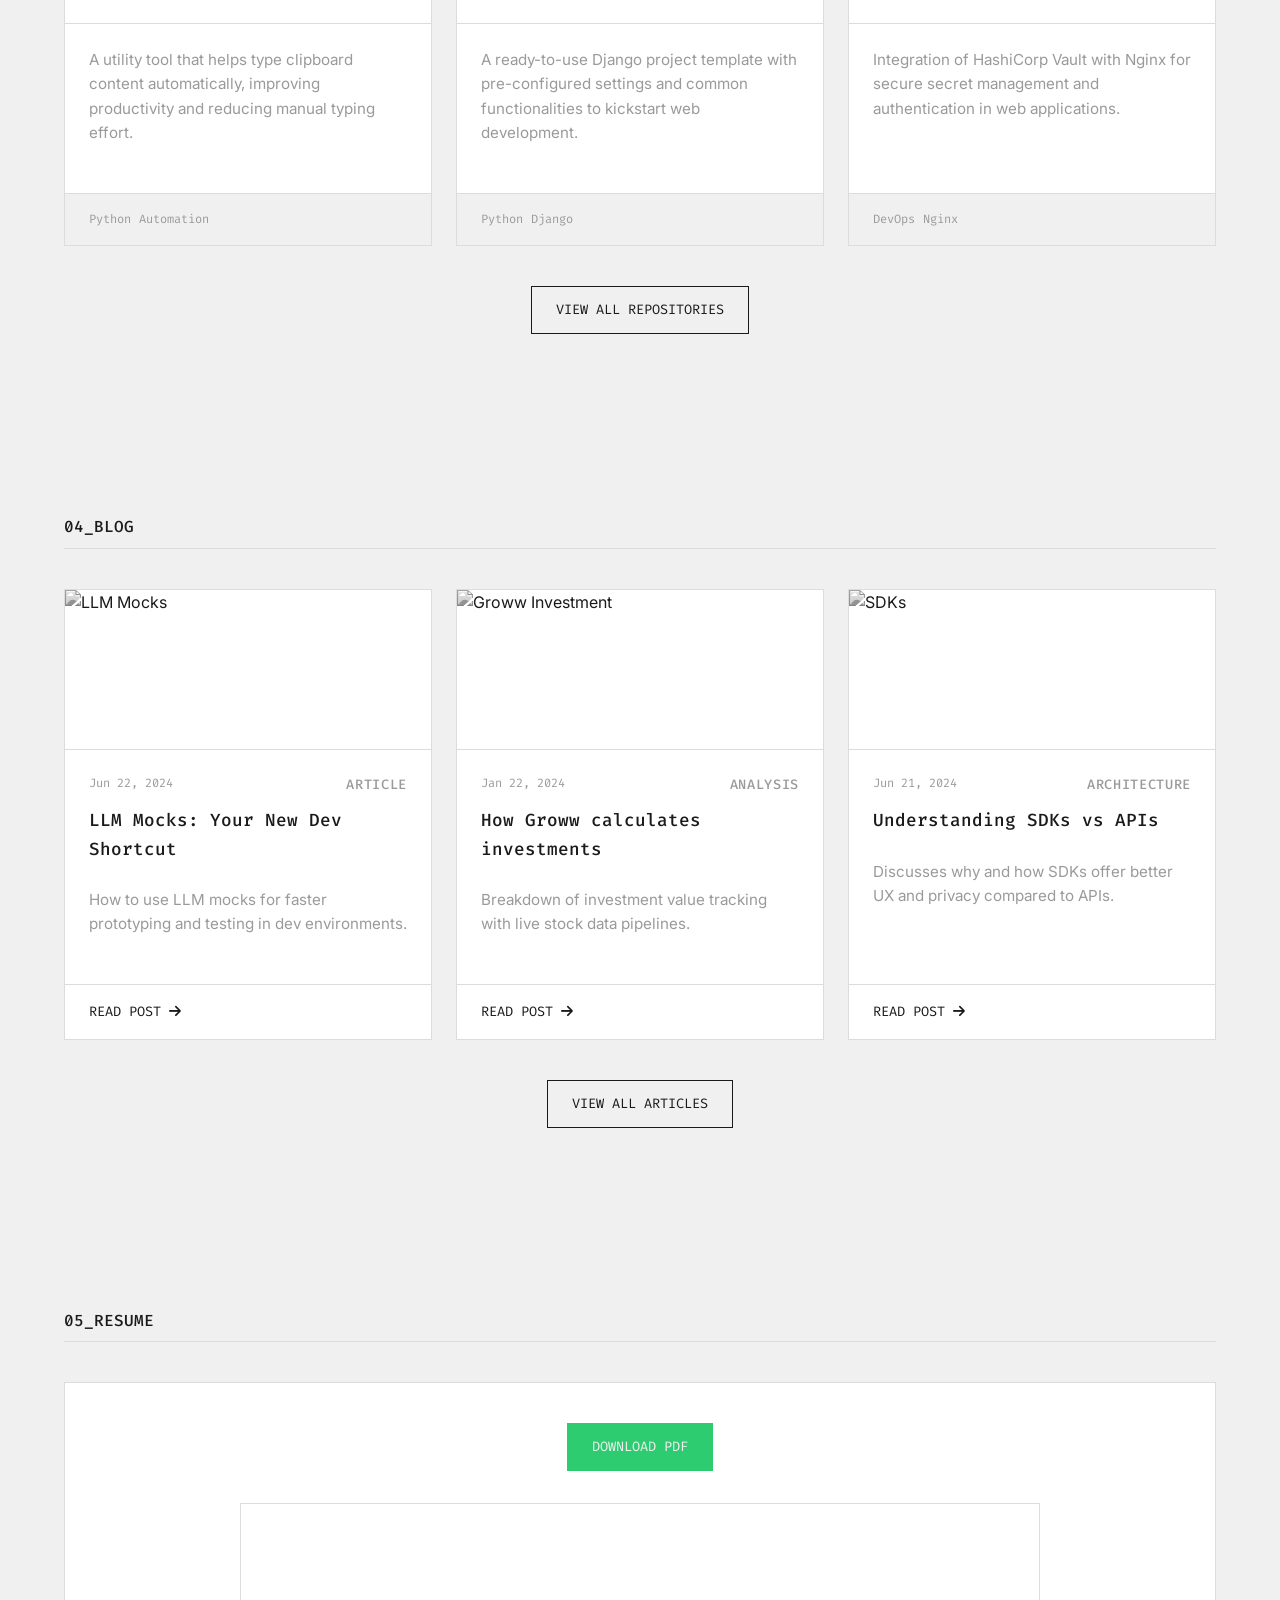
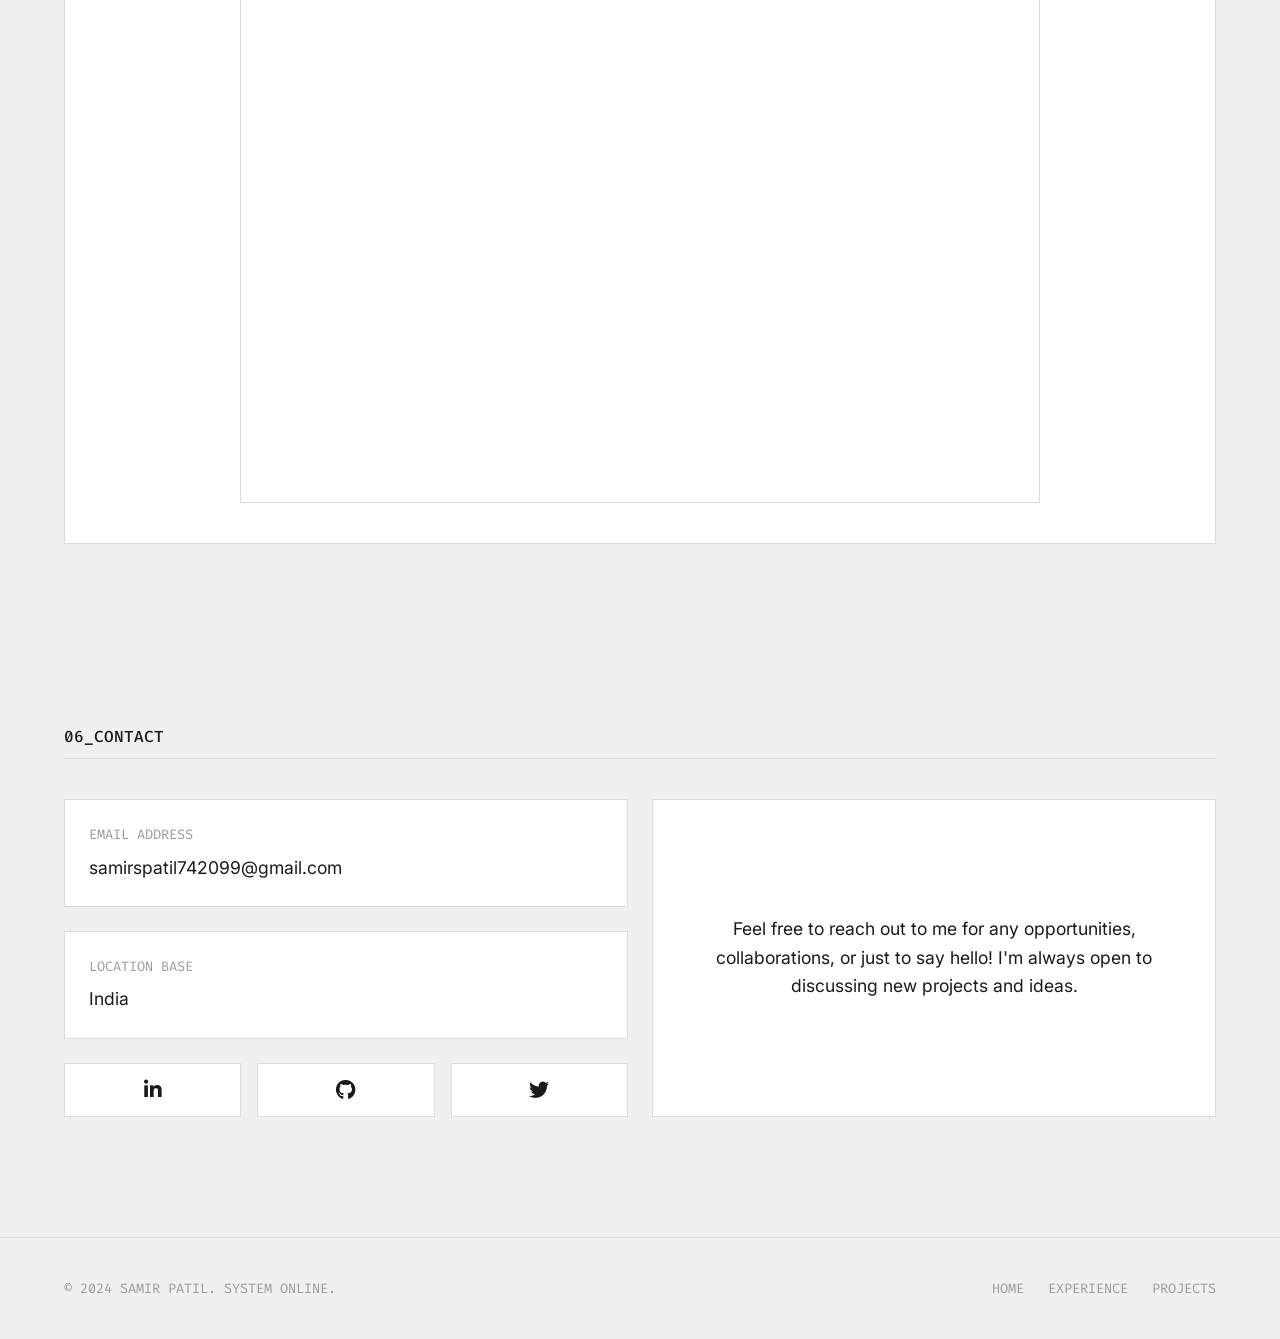
==== commit 047e8099: "feat: redesign portfolio with new layout, typography, animations, and remove theme toggle" ====
--- a/index.html
+++ b/index.html
@@ -7,51 +7,62 @@
     <meta name="keywords" content="Samir Patil, Full Stack Engineer, Niti AI, Software Engineer, Go, Python, React, Next.js">
     <meta property="og:title" content="Samir Patil – Full Stack Engineer & Founding Engineer at Niti AI">
     <meta property="og:description" content="Full Stack Engineer with expertise in AI agents, SDKs, and scalable systems.">
-    <meta property="og:image" content="assets/images/profile.jpg">
     <meta property="og:url" content="https://samirpatil2000.github.io">
     <meta name="twitter:card" content="summary_large_image">
     <title>Samir Patil – Full Stack Engineer & Founding Engineer at Niti AI</title>
     <link rel="icon" href="assets/favicon.ico" type="image/x-icon">
+    <!-- FontAwesome for icons -->
     <link rel="stylesheet" href="https://cdnjs.cloudflare.com/ajax/libs/font-awesome/6.4.0/css/all.min.css">
-    <link href="https://fonts.googleapis.com/css2?family=Inter:wght@300;400;500;600;700&display=swap" rel="stylesheet">
+    <!-- Google Fonts: Inter (Sans) and Fira Code (Mono) -->
+    <link rel="preconnect" href="https://fonts.googleapis.com">
+    <link rel="preconnect" href="https://fonts.gstatic.com" crossorigin>
+    <link href="https://fonts.googleapis.com/css2?family=Fira+Code:wght@400;500;600;700&family=Inter:wght@300;400;500;600;700&display=swap" rel="stylesheet">
     <link rel="stylesheet" href="styles.css">
 </head>
-<body class="light-mode">
+<body>
     <header>
         <div class="container">
             <nav>
-                <div class="logo">SP</div>
+                <a href="#hero" class="logo">SP</a>
                 <ul class="nav-links">
-                    <li><a href="#hero">Home</a></li>
-                    <li><a href="#about">About</a></li>
-                    <li><a href="#experience">Experience</a></li>
-                    <li><a href="#projects">Projects</a></li>
-                    <li><a href="#blog">Blog</a></li>
-                    <li><a href="#resume">Resume</a></li>
-                    <li><a href="#contact">Contact</a></li>
+                    <li><a href="#hero">00_Home</a></li>
+                    <li><a href="#about">01_About</a></li>
+                    <li><a href="#experience">02_Experience</a></li>
+                    <li><a href="#projects">03_Projects</a></li>
+                    <li><a href="#blog">04_Blog</a></li>
+                    <li><a href="#resume">05_Resume</a></li>
+                    <li><a href="#contact">06_Contact</a></li>
                 </ul>
-                <div>
-                    <button class="theme-toggle" id="theme-toggle">
-                        <i class="fas fa-moon"></i>
-                    </button>
-                    <button class="mobile-menu-btn" id="mobile-menu-btn">
-                        <i class="fas fa-bars"></i>
-                    </button>
-                </div>
+                <button class="mobile-menu-btn" id="mobile-menu-btn">
+                    <i class="fas fa-bars"></i>
+                </button>
             </nav>
         </div>
     </header>
 
     <section id="hero">
         <div class="container">
-            <div class="hero-content">
-                <h1 class="hero-title">Hi, I'm Samir 👋</h1>
-                <h2 class="hero-subtitle">Founding Engineer @ Niti AI | Full-Stack Developer | AI Agents & SDKs | Ex - Apik, Semaai, Zopper</h2>
-                <p class="hero-description">Passionate about solving hard problems in scalable systems and AI agent infrastructure.</p>
-                <div class="hero-buttons">
-                    <a href="#resume" class="btn">View Resume</a>
-                    <a href="https://github.com/samirpatil2000" target="_blank" class="btn btn-outline">View GitHub</a>
-                    <a href="https://www.linkedin.com/in/sampatil1010/" target="_blank" class="btn btn-outline">Connect on LinkedIn</a>
+            <div class="hero-grid">
+                <div class="hero-main">
+                    <span class="system-label">SYS_INIT // PROFILE</span>
+                    <h1 class="hero-title">Samir Patil</h1>
+                    <p class="hero-subtitle">Founding Engineer @ Niti AI | Full-Stack Developer | AI Agents & SDKs | Ex - Apik, Semaai, Zopper</p>
+                    <p class="mb-2">Passionate about solving hard problems in scalable systems and AI agent infrastructure.</p>
+                    <div class="hero-actions mt-2">
+                        <a href="#resume" class="btn btn-primary">Resume</a>
+                        <a href="https://github.com/samirpatil2000" target="_blank" class="btn">GitHub</a>
+                        <a href="https://www.linkedin.com/in/sampatil1010/" target="_blank" class="btn">LinkedIn</a>
+                    </div>
+                </div>
+                <div class="hero-stats">
+                    <div class="hero-stat-panel stat-block">
+                        <span class="stat-value" data-target="4">0</span>
+                        <span class="stat-label">Years Exp</span>
+                    </div>
+                    <div class="hero-stat-panel stat-block">
+                        <span class="stat-value" data-target="5">0</span>
+                        <span class="stat-label">Companies</span>
+                    </div>
                 </div>
             </div>
         </div>
@@ -59,23 +70,20 @@
 
     <section id="about">
         <div class="container">
-            <h2 class="section-title">About Me</h2>
-            <div class="about-content">
-                <div class="about-text">
+            <h2 class="section-label">01_About</h2>
+            <div class="about-grid">
+                <div class="panel about-text-panel">
+                    <span class="system-label">BACKGROUND_DATA</span>
                     <p>I'm a passionate Full Stack Engineer with over 4 years of experience in startups. Currently, I'm working as a Founding Engineer at Niti AI, where I'm building AI agents and SDKs.</p>
                     <p>I'm deeply interested in solving hard problems in scalable systems and AI agent infrastructure. My experience spans across various domains including event-driven backend systems, payment integrations, chat APIs, and more.</p>
-                    <p>Throughout my career, I've worked with a diverse set of technologies and continuously strive to expand my knowledge and skills.</p>
-
-                    <div class="philosophy-section">
-                        <h3>💡 My Philosophy</h3>
-                        <div class="philosophy-content">
-                            <p>I don't aim for perfection in the first release. Instead, I focus on launching a stable version, gathering feedback, and then iterating quickly. Over time, this approach brings me closer to perfection. I usually follow the <strong>Pareto Principle (80/20 rule)</strong> — focusing on the 20% of effort that delivers 80% of results.</p>
-                        </div>
-                    </div>
-                </div>
-                <div>
-                    <h3>Key Skills</h3>
-                    <div class="skills-container">
+                    <div class="philosophy-box">
+                        <span class="system-label">PHILOSOPHY</span>
+                        <p>I don't aim for perfection in the first release. Instead, I focus on launching a stable version, gathering feedback, and then iterating quickly. I follow the <strong>Pareto Principle (80/20 rule)</strong> — focusing on the 20% of effort that delivers 80% of results.</p>
+                    </div>
+                </div>
+                <div class="panel">
+                    <span class="system-label">TECH_STACK</span>
+                    <div class="skills-panel mt-2">
                         <span class="skill-tag">Python</span>
                         <span class="skill-tag">Golang</span>
                         <span class="skill-tag">Java</span>
@@ -87,7 +95,6 @@
                         <span class="skill-tag">FastAPI</span>
                         <span class="skill-tag">Flask</span>
                         <span class="skill-tag">Spring Boot</span>
-                        <span class="skill-tag">AWS</span>
                         <span class="skill-tag">SQL</span>
                         <span class="skill-tag">NoSQL</span>
                         <span class="skill-tag">SDK Development</span>
@@ -104,48 +111,67 @@
 
     <section id="experience">
         <div class="container">
-            <h2 class="section-title">Experience</h2>
-            <div class="timeline">
-                <div class="timeline-item">
-                    <div class="timeline-content">
+            <h2 class="section-label">02_Experience</h2>
+            <div class="timeline-stack">
+                <div class="timeline-card">
+                    <div class="timeline-meta">
                         <span class="timeline-date">2023 July - Present</span>
-                        <h3 class="timeline-title">Founding Engineer - Niti AI</h3>
-                        <p class="timeline-description">Building AI agents and SDKs using Go, Python, and React. Working on scalable infrastructure for AI applications.</p>
-                    </div>
-                </div>
-                <div class="timeline-item">
-                    <div class="timeline-content">
+                        <span class="system-label">CURRENT</span>
+                    </div>
+                    <div>
+                        <h3 class="timeline-role">Founding Engineer</h3>
+                        <div class="timeline-company mb-2">Niti AI</div>
+                        <p>Building AI agents and SDKs using Go, Python, and React. Working on scalable infrastructure for AI applications.</p>
+                    </div>
+                </div>
+                <div class="timeline-card">
+                    <div class="timeline-meta">
                         <span class="timeline-date">2022 Dec - 2023 July</span>
-                        <h3 class="timeline-title">Software Engineer Intern- Apik</h3>
-                        <p class="timeline-description">Developed event-driven backend systems, implemented payment integrations, and designed batch processing solutions.</p>
-                    </div>
-                </div>
-                <div class="timeline-item">
-                    <div class="timeline-content">
+                    </div>
+                    <div>
+                        <h3 class="timeline-role">Software Engineer Intern</h3>
+                        <div class="timeline-company mb-2">Apik</div>
+                        <p>Developed event-driven backend systems, implemented payment integrations, and designed batch processing solutions.</p>
+                    </div>
+                </div>
+                <div class="timeline-card">
+                    <div class="timeline-meta">
                         <span class="timeline-date">2021 Nov - 2022 Dec</span>
-                        <h3 class="timeline-title">Backend Developer Intern- Semaai</h3>
-                        <p class="timeline-description">Built chat APIs, implemented price comparison features, and optimized system performance.</p>
-                    </div>
-                </div>
-                <div class="timeline-item">
-                    <div class="timeline-content">
+                    </div>
+                    <div>
+                        <h3 class="timeline-role">Backend Developer Intern</h3>
+                        <div class="timeline-company mb-2">Semaai</div>
+                        <p>Built chat APIs, implemented price comparison features, and optimized system performance.</p>
+                    </div>
+                </div>
+                <div class="timeline-card">
+                    <div class="timeline-meta">
                         <span class="timeline-date">2021 June - 2021 Oct</span>
-                        <h3 class="timeline-title">Software Engineer Intern- Zopper </h3>
-                        <p class="timeline-description">Developed insurance APIs and built scalable Django systems for the insurance tech platform.</p>
-                    </div>
-                </div>
-                <div class="timeline-item">
-                    <div class="timeline-content">
+                    </div>
+                    <div>
+                        <h3 class="timeline-role">Software Engineer Intern</h3>
+                        <div class="timeline-company mb-2">Zopper</div>
+                        <p>Developed insurance APIs and built scalable Django systems for the insurance tech platform.</p>
+                    </div>
+                </div>
+                <div class="timeline-card">
+                    <div class="timeline-meta">
                         <span class="timeline-date">2020</span>
-                        <h3 class="timeline-title">Software Developer - InternYuva</h3>
-                        <p class="timeline-description">Worked on web development projects and contributed to the company's core platform.</p>
-                    </div>
-                </div>
-                <div class="timeline-item">
-                    <div class="timeline-content">
+                    </div>
+                    <div>
+                        <h3 class="timeline-role">Software Developer</h3>
+                        <div class="timeline-company mb-2">InternYuva</div>
+                        <p>Worked on web development projects and contributed to the company's core platform.</p>
+                    </div>
+                </div>
+                <div class="timeline-card">
+                    <div class="timeline-meta">
                         <span class="timeline-date">2019</span>
-                        <h3 class="timeline-title">Intern - JustGetIt</h3>
-                        <p class="timeline-description">Assisted in developing e-commerce solutions and gained hands-on experience with web technologies.</p>
+                    </div>
+                    <div>
+                        <h3 class="timeline-role">Intern</h3>
+                        <div class="timeline-company mb-2">JustGetIt</div>
+                        <p>Assisted in developing e-commerce solutions and gained hands-on experience with web technologies.</p>
                     </div>
                 </div>
             </div>
@@ -154,216 +180,157 @@
 
     <section id="projects">
         <div class="container">
-            <h2 class="section-title">GitHub Projects</h2>
-            <p class="text-center" style="margin-bottom: 30px;">Check out some of my open-source projects on GitHub:</p>
-            <div class="github-repos">
-                <div style="display: flex; flex-wrap: wrap; justify-content: center; gap: 20px;">
-                    <!-- GitHub Repository Cards -->
-                    <div class="github-card" style="width: 100%; max-width: 350px;">
-                        <iframe src="https://ghbtns.com/github-btn.html?user=samirpatil2000&repo=clipboard-typer&type=star&count=true&size=large" frameborder="0" scrolling="0" width="170" height="30" title="GitHub"></iframe>
-                        <h3><a href="https://github.com/samirpatil2000/clipboard-typer" target="_blank">clipboard-typer</a></h3>
+            <h2 class="section-label">03_Projects</h2>
+            <div class="grid-3">
+                <div class="card">
+                    <div class="card-header">
+                        <h3 class="card-title"><a href="https://github.com/samirpatil2000/clipboard-typer" target="_blank">clipboard-typer</a></h3>
+                        <i class="fab fa-github"></i>
+                    </div>
+                    <div class="card-body">
                         <p>A utility tool that helps type clipboard content automatically, improving productivity and reducing manual typing effort.</p>
-                        <div class="tech-stack">
-                            <span class="tech-tag">Python</span>
-                            <span class="tech-tag">Automation</span>
-                            <span class="tech-tag">Productivity</span>
-                        </div>
-                    </div>
-
-                    <div class="github-card" style="width: 100%; max-width: 350px;">
-                        <iframe src="https://ghbtns.com/github-btn.html?user=samirpatil2000&repo=django-boiler-plate&type=star&count=true&size=large" frameborder="0" scrolling="0" width="170" height="30" title="GitHub"></iframe>
-                        <h3><a href="https://github.com/samirpatil2000/django-boiler-plate" target="_blank">django-boiler-plate</a></h3>
+                    </div>
+                    <div class="card-footer">
+                        <div class="card-tech">
+                            <span class="card-tech-tag">Python</span>
+                            <span class="card-tech-tag">Automation</span>
+                        </div>
+                    </div>
+                </div>
+                <div class="card">
+                    <div class="card-header">
+                        <h3 class="card-title"><a href="https://github.com/samirpatil2000/django-boiler-plate" target="_blank">django-boiler-plate</a></h3>
+                        <i class="fab fa-github"></i>
+                    </div>
+                    <div class="card-body">
                         <p>A ready-to-use Django project template with pre-configured settings and common functionalities to kickstart web development.</p>
-                        <div class="tech-stack">
-                            <span class="tech-tag">Python</span>
-                            <span class="tech-tag">Django</span>
-                            <span class="tech-tag">Web Development</span>
-                        </div>
-                    </div>
-
-                    <div class="github-card" style="width: 100%; max-width: 350px;">
-                        <iframe src="https://ghbtns.com/github-btn.html?user=samirpatil2000&repo=hashicorp-vault-nginx&type=star&count=true&size=large" frameborder="0" scrolling="0" width="170" height="30" title="GitHub"></iframe>
-                        <h3><a href="https://github.com/samirpatil2000/hashicorp-vault-nginx" target="_blank">hashicorp-vault-nginx</a></h3>
+                    </div>
+                    <div class="card-footer">
+                        <div class="card-tech">
+                            <span class="card-tech-tag">Python</span>
+                            <span class="card-tech-tag">Django</span>
+                        </div>
+                    </div>
+                </div>
+                <div class="card">
+                    <div class="card-header">
+                        <h3 class="card-title"><a href="https://github.com/samirpatil2000/hashicorp-vault-nginx" target="_blank">hashicorp-vault-nginx</a></h3>
+                        <i class="fab fa-github"></i>
+                    </div>
+                    <div class="card-body">
                         <p>Integration of HashiCorp Vault with Nginx for secure secret management and authentication in web applications.</p>
-                        <div class="tech-stack">
-                            <span class="tech-tag">DevOps</span>
-                            <span class="tech-tag">Security</span>
-                            <span class="tech-tag">Nginx</span>
-                        </div>
-                    </div>
-                </div>
-
-                <div style="text-align: center; margin-top: 40px;">
-                    <a href="https://github.com/samirpatil2000" target="_blank" class="btn">View More on GitHub</a>
-                </div>
+                    </div>
+                    <div class="card-footer">
+                        <div class="card-tech">
+                            <span class="card-tech-tag">DevOps</span>
+                            <span class="card-tech-tag">Nginx</span>
+                        </div>
+                    </div>
+                </div>
+            </div>
+            <div class="text-center mt-2" style="margin-top: 40px;">
+                <a href="https://github.com/samirpatil2000" target="_blank" class="btn">View All Repositories</a>
             </div>
         </div>
     </section>
 
     <section id="blog">
         <div class="container">
-            <h2 class="section-title">Medium Blog</h2>
-            <p class="text-center" style="margin-bottom: 30px;">Check out my latest articles on Medium:</p>
-            <div class="blog-container">
-                <!-- Article 1 -->
-                <div class="blog-card">
-                    <div class="blog-image">
-                        <img src="https://miro.medium.com/v2/resize:fill:160:106/1*5sMGe4D184qGsG5oATZ93Q.jpeg" alt="LLM Mocks" class="article-image">
-                    </div>
-                    <div class="blog-content">
-                        <p class="blog-date">Jun 22, 2024 <span class="claps">• 2 claps</span></p>
-                        <h3 class="blog-title">LLM Mocks: Your New Dev Shortcut</h3>
-                        <p class="blog-excerpt">How to use LLM mocks for faster prototyping and testing in dev environments.</p>
-                        <div class="medium-cta">
-                            <a href="https://samir00.medium.com/llm-mocks-your-new-dev-shortcut-bc9ee9c9f8b7" target="_blank" class="read-more">
-                                Read on Medium <i class="fab fa-medium"></i>
-                            </a>
-                        </div>
-                    </div>
-                </div>
-
-                <!-- Article 2 -->
-                <div class="blog-card">
-                    <div class="blog-image">
-                        <img src="https://miro.medium.com/v2/resize:fill:160:106/0*oaUl97Jm3WKkz9tT.png" alt="Groww Investment Calculation" class="article-image">
-                    </div>
-                    <div class="blog-content">
-                        <p class="blog-date">Jan 22, 2024 <span class="claps">• 2 claps</span></p>
-                        <h3 class="blog-title">How does a platform like Groww calculate your investments in real-time?</h3>
-                        <p class="blog-excerpt">Breakdown of investment value tracking with live stock data pipelines.</p>
-                        <div class="medium-cta">
-                            <a href="https://samir00.medium.com/how-does-a-platform-like-groww-calculate-your-investments-in-real-time-1ba891a44692" target="_blank" class="read-more">
-                                Read on Medium <i class="fab fa-medium"></i>
-                            </a>
-                        </div>
-                    </div>
-                </div>
-
-                <!-- Article 3 -->
-                <div class="blog-card">
-                    <div class="blog-image">
-                        <img src="https://miro.medium.com/v2/da:true/resize:fill:160:106/0*R4P3ovZNBAdf21QX" alt="Storing Pincode Data" class="article-image">
-                    </div>
-                    <div class="blog-content">
-                        <p class="blog-date">Jan 1, 2024</p>
-                        <h3 class="blog-title">Storing Pincode Data: Exploring the Best Approach</h3>
-                        <p class="blog-excerpt">Optimized strategies for handling location data from pincode inputs.</p>
-                        <div class="medium-cta">
-                            <a href="https://samir00.medium.com/storing-pincode-data-exploring-the-best-approach-0664ee6abc7e" target="_blank" class="read-more">
-                                Read on Medium <i class="fab fa-medium"></i>
-                            </a>
-                        </div>
-                    </div>
-                </div>
-
-                <!-- Article 4 -->
-                <div class="blog-card">
-                    <div class="blog-image">
-                        <img src="https://miro.medium.com/v2/resize:fill:160:106/1*D8r2MX0lKGezIV2ntZtTnA.png" alt="Verify Webhooks" class="article-image">
-                    </div>
-                    <div class="blog-content">
-                        <p class="blog-date">Dec 22, 2024</p>
-                        <h3 class="blog-title">𝐇𝐨𝐰 𝐭𝐨 𝐕𝐞𝐫𝐢𝐟𝐲 𝐖𝐞𝐛𝐡𝐨𝐨𝐤𝐬 𝐨𝐫 𝐕𝐚𝐥𝐢𝐝𝐚𝐭𝐞 𝐓𝐡𝐞𝐲 𝐀𝐫𝐞 𝐂𝐨𝐦𝐢𝐧𝐠…</h3>
-                        <p class="blog-excerpt">Explains webhook validation with IP whitelisting and signature methods.</p>
-                        <div class="medium-cta">
-                            <a href="https://samir00.medium.com/-5bc8c826b515" target="_blank" class="read-more">
-                                Read on Medium <i class="fab fa-medium"></i>
-                            </a>
-                        </div>
-                    </div>
-                </div>
-
-                <!-- Article 5 -->
-                <div class="blog-card">
-                    <div class="blog-image">
-                        <img src="https://miro.medium.com/v2/resize:fill:160:106/1*lcg6m4pesArcKnwE2y6Z6A.png" alt="Understanding SDKs" class="article-image">
-                    </div>
-                    <div class="blog-content">
-                        <p class="blog-date">Jun 21, 2024 <span class="claps">• 3 claps</span></p>
-                        <h3 class="blog-title">Understanding SDKs: Enhancing Data Privacy and User Experience Beyond APIs</h3>
-                        <p class="blog-excerpt">Discusses why and how SDKs offer better UX and privacy compared to APIs.</p>
-                        <div class="medium-cta">
-                            <a href="https://samir00.medium.com/understanding-sdks-enhancing-data-privacy-and-user-experience-beyond-apis-ea7af1422966" target="_blank" class="read-more">
-                                Read on Medium <i class="fab fa-medium"></i>
-                            </a>
-                        </div>
-                    </div>
-                </div>
-
-                <!-- Article 6 -->
-                <div class="blog-card">
-                    <div class="blog-image">
-                        <img src="https://miro.medium.com/v2/da:true/resize:fill:160:106/0*RKdvnVoztGInrhX6" alt="GitHub Images" class="article-image">
-                    </div>
-                    <div class="blog-content">
-                        <p class="blog-date">Jun 19, 2024</p>
-                        <h3 class="blog-title">What Happens to Your Uploaded Images on GitHub When You Remove the URL?</h3>
-                        <p class="blog-excerpt">A look at GitHub's storage policy for orphaned image uploads.</p>
-                        <div class="medium-cta">
-                            <a href="https://samir00.medium.com/what-happens-to-your-uploaded-images-on-github-when-you-remove-the-url-dee55fc06949" target="_blank" class="read-more">
-                                Read on Medium <i class="fab fa-medium"></i>
-                            </a>
-                        </div>
-                    </div>
-                </div>
-            </div>
-
-            <div style="text-align: center; margin-top: 40px;">
-                <a href="https://medium.com/@samir00" target="_blank" class="btn">View All Articles on Medium</a>
+            <h2 class="section-label">04_Blog</h2>
+            <div class="grid-3">
+                <div class="card blog-card">
+                    <img src="https://miro.medium.com/v2/resize:fill:400:200/1*5sMGe4D184qGsG5oATZ93Q.jpeg" alt="LLM Mocks" class="card-image">
+                    <div class="card-body">
+                        <div class="blog-meta">
+                            <span>Jun 22, 2024</span>
+                            <span class="system-label" style="margin: 0;">ARTICLE</span>
+                        </div>
+                        <h3 class="card-title mb-2"><a href="https://samir00.medium.com/llm-mocks-your-new-dev-shortcut-bc9ee9c9f8b7" target="_blank">LLM Mocks: Your New Dev Shortcut</a></h3>
+                        <p>How to use LLM mocks for faster prototyping and testing in dev environments.</p>
+                    </div>
+                    <div class="card-footer" style="background-color: transparent;">
+                        <a href="https://samir00.medium.com/llm-mocks-your-new-dev-shortcut-bc9ee9c9f8b7" target="_blank" class="read-link">
+                            Read Post <i class="fas fa-arrow-right"></i>
+                        </a>
+                    </div>
+                </div>
+
+                <div class="card blog-card">
+                    <img src="https://miro.medium.com/v2/resize:fill:400:200/0*oaUl97Jm3WKkz9tT.png" alt="Groww Investment" class="card-image">
+                    <div class="card-body">
+                        <div class="blog-meta">
+                            <span>Jan 22, 2024</span>
+                            <span class="system-label" style="margin: 0;">ANALYSIS</span>
+                        </div>
+                        <h3 class="card-title mb-2"><a href="https://samir00.medium.com/how-does-a-platform-like-groww-calculate-your-investments-in-real-time-1ba891a44692" target="_blank">How Groww calculates investments</a></h3>
+                        <p>Breakdown of investment value tracking with live stock data pipelines.</p>
+                    </div>
+                    <div class="card-footer" style="background-color: transparent;">
+                        <a href="https://samir00.medium.com/how-does-a-platform-like-groww-calculate-your-investments-in-real-time-1ba891a44692" target="_blank" class="read-link">
+                            Read Post <i class="fas fa-arrow-right"></i>
+                        </a>
+                    </div>
+                </div>
+
+                <div class="card blog-card">
+                    <img src="https://miro.medium.com/v2/resize:fill:400:200/1*lcg6m4pesArcKnwE2y6Z6A.png" alt="SDKs" class="card-image">
+                    <div class="card-body">
+                        <div class="blog-meta">
+                            <span>Jun 21, 2024</span>
+                            <span class="system-label" style="margin: 0;">ARCHITECTURE</span>
+                        </div>
+                        <h3 class="card-title mb-2"><a href="https://samir00.medium.com/understanding-sdks-enhancing-data-privacy-and-user-experience-beyond-apis-ea7af1422966" target="_blank">Understanding SDKs vs APIs</a></h3>
+                        <p>Discusses why and how SDKs offer better UX and privacy compared to APIs.</p>
+                    </div>
+                    <div class="card-footer" style="background-color: transparent;">
+                        <a href="https://samir00.medium.com/understanding-sdks-enhancing-data-privacy-and-user-experience-beyond-apis-ea7af1422966" target="_blank" class="read-link">
+                            Read Post <i class="fas fa-arrow-right"></i>
+                        </a>
+                    </div>
+                </div>
+            </div>
+            <div class="text-center mt-2" style="margin-top: 40px;">
+                <a href="https://medium.com/@samir00" target="_blank" class="btn">View All Articles</a>
             </div>
         </div>
     </section>
 
     <section id="resume">
         <div class="container">
-            <h2 class="section-title">Resume</h2>
-            <div class="resume-container">
-                <div class="resume-download">
-                    <a href="https://drive.google.com/file/d/1qUeEF2elDLRtwq7IhMusXgoAXYwep6tu/preview" download class="btn">Download Resume</a>
-                </div>
-                <p>You can download my resume using the button above or view it below:</p>
-                <iframe src="https://drive.google.com/file/d/1qUeEF2elDLRtwq7IhMusXgoAXYwep6tu/preview" class="resume-preview"></iframe>
+            <h2 class="section-label">05_Resume</h2>
+            <div class="resume-wrapper">
+                <a href="https://drive.google.com/file/d/1qUeEF2elDLRtwq7IhMusXgoAXYwep6tu/preview" download class="btn btn-primary">Download PDF</a>
+                <iframe src="https://drive.google.com/file/d/1qUeEF2elDLRtwq7IhMusXgoAXYwep6tu/preview" class="resume-iframe"></iframe>
             </div>
         </div>
     </section>
 
     <section id="contact">
         <div class="container">
-            <h2 class="section-title">Contact Me</h2>
-            <div class="contact-container">
+            <h2 class="section-label">06_Contact</h2>
+            <div class="contact-grid">
                 <div class="contact-info">
                     <div class="contact-item">
-                        <div class="contact-icon">
-                            <i class="fas fa-envelope"></i>
-                        </div>
-                        <div>
-                            <h3>Email</h3>
-                            <p><a href="mailto:samirspatil742099@gmail.com">samirspatil742099@gmail.com</a></p>
-                        </div>
+                        <span class="contact-label">Email Address</span>
+                        <a href="mailto:samirspatil742099@gmail.com" class="contact-value">samirspatil742099@gmail.com</a>
                     </div>
                     <div class="contact-item">
-                        <div class="contact-icon">
-                            <i class="fas fa-map-marker-alt"></i>
-                        </div>
-                        <div>
-                            <h3>Location</h3>
-                            <p>India</p>
-                        </div>
-                    </div>
-                    <h3>Connect with me</h3>
-                    <div class="social-links">
-                        <a href="https://www.linkedin.com/in/sampatil1010/" target="_blank" class="social-link">
+                        <span class="contact-label">Location Base</span>
+                        <span class="contact-value">India</span>
+                    </div>
+                    <div class="social-grid">
+                        <a href="https://www.linkedin.com/in/sampatil1010/" target="_blank" class="social-link" title="LinkedIn">
                             <i class="fab fa-linkedin-in"></i>
                         </a>
-                        <a href="https://github.com/samirpatil2000" target="_blank" class="social-link">
+                        <a href="https://github.com/samirpatil2000" target="_blank" class="social-link" title="GitHub">
                             <i class="fab fa-github"></i>
                         </a>
-                        <a href="https://twitter.com/sampatil1010" target="_blank" class="social-link">
+                        <a href="https://twitter.com/sampatil1010" target="_blank" class="social-link" title="Twitter">
                             <i class="fab fa-twitter"></i>
                         </a>
                     </div>
                 </div>
-                <div>
+                <div class="contact-message panel">
                     <p>Feel free to reach out to me for any opportunities, collaborations, or just to say hello! I'm always open to discussing new projects and ideas.</p>
                 </div>
             </div>
@@ -373,16 +340,12 @@
     <footer>
         <div class="container">
             <div class="footer-content">
+                <span>&copy; 2024 SAMIR PATIL. SYSTEM ONLINE.</span>
                 <div class="footer-links">
                     <a href="#hero">Home</a>
-                    <a href="#about">About</a>
                     <a href="#experience">Experience</a>
                     <a href="#projects">Projects</a>
-                    <a href="#blog">Blog</a>
-                    <a href="#resume">Resume</a>
-                    <a href="#contact">Contact</a>
-                </div>
-                <p class="copyright">&copy; 2024 Samir Patil. All Rights Reserved.</p>
+                </div>
             </div>
         </div>
     </footer>
--- a/styles.css
+++ b/styles.css
@@ -1,34 +1,18 @@
 :root {
-    --primary-color: #3498db;
-    --secondary-color: #2ecc71;
-    --accent-color: #e74c3c;
-    --background-light: #f8f9fa;
-    --text-light: #333;
-    --card-light: #fff;
-    --border-light: #eaeaea;
-    --background-dark: #121212;
-    --text-dark: #f8f9fa;
-    --card-dark: #1e1e1e;
-    --border-dark: #333;
-    --shadow-light: 0 4px 6px rgba(0, 0, 0, 0.1);
-    --shadow-dark: 0 4px 6px rgba(0, 0, 0, 0.3);
-    --transition: all 0.3s ease;
-}
-
-.light-mode {
-    --background: var(--background-light);
-    --text: var(--text-light);
-    --card: var(--card-light);
-    --border: var(--border-light);
-    --shadow: var(--shadow-light);
-}
-
-.dark-mode {
-    --background: var(--background-dark);
-    --text: var(--text-dark);
-    --card: var(--card-dark);
-    --border: var(--border-dark);
-    --shadow: var(--shadow-dark);
+    /* Greyscale + Green Accent Palette */
+    --bg-main: #F0F0F0;
+    --bg-card: #FFFFFF;
+    --text-primary: #1A1A1A;
+    --text-secondary: #9A9A9A;
+    --accent-green: #2ECC71;
+    --border-color: #DCDCDC;
+    --status-red: #D64545;
+    
+    --font-mono: 'Fira Code', 'SF Mono', 'Courier New', monospace;
+    --font-sans: 'Inter', sans-serif;
+    
+    --transition: all 0.2s ease-in-out;
+    --grid-gap: 24px;
 }
 
 * {
@@ -39,20 +23,45 @@
 
 html {
     scroll-behavior: smooth;
+    background-color: var(--bg-main);
 }
 
 body {
-    font-family: 'Inter', sans-serif;
-    background-color: var(--background);
-    color: var(--text);
+    font-family: var(--font-sans);
+    background-color: var(--bg-main);
+    color: var(--text-primary);
     line-height: 1.6;
-    transition: var(--transition);
+    -webkit-font-smoothing: antialiased;
 }
 
 .container {
     max-width: 1200px;
     margin: 0 auto;
-    padding: 0 20px;
+    padding: 0 24px;
+}
+
+/* Typography & System Labels */
+h1, h2, h3, h4, .system-label {
+    font-family: var(--font-mono);
+    font-weight: 500;
+}
+
+.system-label {
+    font-size: 0.85rem;
+    text-transform: uppercase;
+    letter-spacing: 0.05em;
+    color: var(--text-secondary);
+    display: inline-block;
+    margin-bottom: 8px;
+}
+
+.section-label {
+    font-size: 1rem;
+    color: var(--text-primary);
+    border-bottom: 1px solid var(--border-color);
+    padding-bottom: 8px;
+    margin-bottom: 40px;
+    text-transform: uppercase;
 }
 
 /* Header & Navigation */
@@ -61,675 +70,536 @@
     top: 0;
     left: 0;
     width: 100%;
-    background-color: var(--card);
-    box-shadow: var(--shadow);
+    background-color: var(--bg-main);
+    border-bottom: 1px solid var(--border-color);
     z-index: 1000;
+}
+
+nav {
+    display: flex;
+    justify-content: space-between;
+    align-items: center;
+    height: 70px;
+}
+
+.logo {
+    font-family: var(--font-mono);
+    font-size: 1.25rem;
+    font-weight: 700;
+    color: var(--text-primary);
+    text-decoration: none;
+    padding: 4px 8px;
+    border: 1px solid transparent;
+}
+
+.logo:hover {
+    border-color: var(--accent-green);
+    color: var(--accent-green);
+}
+
+.nav-links {
+    display: flex;
+    list-style: none;
+    gap: 32px;
+}
+
+.nav-links a {
+    font-family: var(--font-mono);
+    font-size: 0.85rem;
+    text-decoration: none;
+    color: var(--text-secondary);
+    text-transform: uppercase;
     transition: var(--transition);
 }
 
-nav {
-    display: flex;
-    justify-content: space-between;
-    align-items: center;
-    padding: 20px 0;
-}
-
-.logo {
-    font-size: 1.5rem;
-    font-weight: 700;
-    color: var(--primary-color);
-}
-
-.nav-links {
-    display: flex;
-    list-style: none;
-}
-
-.nav-links li {
-    margin-left: 30px;
-}
-
-.nav-links a {
-    text-decoration: none;
-    color: var(--text);
-    font-weight: 500;
-    transition: var(--transition);
-}
-
-.nav-links a:hover {
-    color: var(--primary-color);
-}
-
-.theme-toggle {
-    background: none;
-    border: none;
-    color: var(--text);
-    font-size: 1.2rem;
-    cursor: pointer;
-    margin-left: 20px;
-    transition: var(--transition);
-}
-
-.theme-toggle:hover {
-    color: var(--primary-color);
+.nav-links a:hover, .nav-links a.active {
+    color: var(--text-primary);
 }
 
 .mobile-menu-btn {
     display: none;
     background: none;
-    border: none;
-    color: var(--text);
-    font-size: 1.5rem;
+    border: 1px solid var(--border-color);
+    color: var(--text-primary);
+    font-size: 1.2rem;
     cursor: pointer;
+    padding: 8px;
+    font-family: var(--font-mono);
+}
+
+.mobile-menu-btn:hover {
+    border-color: var(--accent-green);
+    color: var(--accent-green);
+}
+
+/* Layout Blocks */
+.panel {
+    background-color: var(--bg-card);
+    border: 1px solid var(--border-color);
+    padding: 32px;
+}
+
+.panel-sm {
+    padding: 24px;
+}
+
+/* Reusable Components */
+.btn {
+    display: inline-block;
+    font-family: var(--font-mono);
+    font-size: 0.85rem;
+    text-transform: uppercase;
+    padding: 12px 24px;
+    background-color: transparent;
+    color: var(--text-primary);
+    border: 1px solid var(--text-primary);
+    text-decoration: none;
+    transition: var(--transition);
+    cursor: pointer;
+    text-align: center;
+}
+
+.btn:hover {
+    background-color: var(--text-primary);
+    color: var(--bg-card);
+}
+
+.btn-primary {
+    background-color: var(--accent-green);
+    border-color: var(--accent-green);
+    color: var(--bg-main);
+}
+
+.btn-primary:hover {
+    background-color: transparent;
+    color: var(--accent-green);
+}
+
+.stat-block {
+    display: flex;
+    flex-direction: column;
+    gap: 8px;
+}
+
+.stat-value {
+    font-family: var(--font-mono);
+    font-size: 2.5rem;
+    line-height: 1;
+    color: var(--text-primary);
+}
+
+.stat-label {
+    font-size: 0.85rem;
+    color: var(--text-secondary);
+    text-transform: uppercase;
+}
+
+/* Sections */
+section {
+    padding: 120px 0 60px;
 }
 
 /* Hero Section */
 #hero {
-    height: 100vh;
-    display: flex;
-    align-items: center;
-    padding-top: 80px;
-}
-
-.hero-content {
-    max-width: 800px;
+    min-height: 100vh;
+    display: flex;
+    align-items: center;
+    padding-top: 70px; /* Offset for header */
+}
+
+.hero-grid {
+    display: grid;
+    grid-template-columns: 2fr 1fr;
+    gap: var(--grid-gap);
+    margin-bottom: var(--grid-gap);
+}
+
+.hero-main {
+    border: 1px solid var(--border-color);
+    padding: 48px;
+    background-color: var(--bg-card);
 }
 
 .hero-title {
-    font-size: 3rem;
-    margin-bottom: 10px;
-    animation: fadeInUp 1s ease;
+    font-size: 3.5rem;
+    line-height: 1.1;
+    margin-bottom: 24px;
+    letter-spacing: -0.02em;
 }
 
 .hero-subtitle {
-    font-size: 1.5rem;
-    margin-bottom: 30px;
-    color: var(--primary-color);
-    animation: fadeInUp 1s ease 0.2s;
-    animation-fill-mode: both;
-}
-
-.hero-description {
+    font-family: var(--font-sans);
+    font-size: 1.25rem;
+    color: var(--text-secondary);
+    margin-bottom: 40px;
+    max-width: 600px;
+}
+
+.hero-stats {
+    display: grid;
+    grid-template-rows: repeat(2, 1fr);
+    gap: var(--grid-gap);
+}
+
+.hero-stat-panel {
+    border: 1px solid var(--border-color);
+    background-color: var(--bg-card);
+    padding: 32px;
+    display: flex;
+    align-items: center;
+    justify-content: center;
+}
+
+.hero-actions {
+    display: grid;
+    grid-template-columns: repeat(3, 1fr);
+    gap: var(--grid-gap);
+}
+
+.hero-actions .btn {
+    width: 100%;
+}
+
+/* About Section */
+.about-grid {
+    display: grid;
+    grid-template-columns: 1fr 1fr;
+    gap: var(--grid-gap);
+}
+
+.about-text-panel {
+    display: flex;
+    flex-direction: column;
+    gap: 24px;
+}
+
+.about-text-panel p {
+    font-size: 1.05rem;
+    color: var(--text-primary);
+}
+
+.philosophy-box {
+    margin-top: 24px;
+    border-left: 2px solid var(--accent-green);
+    padding-left: 24px;
+}
+
+.philosophy-box .system-label {
+    color: var(--accent-green);
+}
+
+.skills-panel {
+    display: flex;
+    flex-wrap: wrap;
+    gap: 12px;
+    align-content: flex-start;
+}
+
+.skill-tag {
+    font-family: var(--font-mono);
+    font-size: 0.8rem;
+    padding: 6px 12px;
+    border: 1px solid var(--border-color);
+    color: var(--text-primary);
+    background-color: transparent;
+    transition: var(--transition);
+}
+
+.skill-tag:hover {
+    border-color: var(--accent-green);
+    color: var(--accent-green);
+}
+
+/* Experience Section */
+.timeline-stack {
+    display: flex;
+    flex-direction: column;
+    gap: 16px;
+}
+
+.timeline-card {
+    display: grid;
+    grid-template-columns: 200px 1fr;
+    gap: 32px;
+    padding: 24px;
+    border: 1px solid var(--border-color);
+    background-color: var(--bg-card);
+    transition: var(--transition);
+}
+
+.timeline-card:hover {
+    border-color: var(--text-secondary);
+}
+
+.timeline-meta {
+    display: flex;
+    flex-direction: column;
+    gap: 8px;
+}
+
+.timeline-date {
+    font-family: var(--font-mono);
+    font-size: 0.85rem;
+    color: var(--text-secondary);
+}
+
+.timeline-role {
+    font-family: var(--font-mono);
+    font-size: 1rem;
+    font-weight: 600;
+}
+
+.timeline-company {
+    color: var(--accent-green);
+    font-size: 0.9rem;
+}
+
+/* Projects & Blog Sections */
+.grid-3 {
+    display: grid;
+    grid-template-columns: repeat(3, 1fr);
+    gap: var(--grid-gap);
+}
+
+.card {
+    border: 1px solid var(--border-color);
+    background-color: var(--bg-card);
+    display: flex;
+    flex-direction: column;
+    transition: var(--transition);
+}
+
+.card:hover {
+    border-color: var(--text-secondary);
+}
+
+.card-header {
+    padding: 24px;
+    border-bottom: 1px solid var(--border-color);
+    display: flex;
+    justify-content: space-between;
+    align-items: center;
+}
+
+.card-title {
+    font-family: var(--font-mono);
     font-size: 1.1rem;
-    margin-bottom: 40px;
-    animation: fadeInUp 1s ease 0.4s;
-    animation-fill-mode: both;
-}
-
-.hero-buttons {
-    display: flex;
-    gap: 15px;
-    flex-wrap: wrap;
-    animation: fadeInUp 1s ease 0.6s;
-    animation-fill-mode: both;
-}
-
-.btn {
-    display: inline-block;
-    padding: 12px 24px;
-    background-color: var(--primary-color);
-    color: white;
-    text-decoration: none;
-    border-radius: 5px;
-    font-weight: 500;
-    transition: var(--transition);
-}
-
-.btn:hover {
-    transform: translateY(-3px);
-    box-shadow: 0 10px 20px rgba(0, 0, 0, 0.1);
-}
-
-.btn-outline {
-    background-color: transparent;
-    border: 2px solid var(--primary-color);
-    color: var(--primary-color);
-}
-
-.btn-outline:hover {
-    background-color: var(--primary-color);
-    color: white;
-}
-
-/* Section Styling */
-section {
-    padding: 80px 0;
-}
-
-.section-title {
-    font-size: 2.5rem;
-    margin-bottom: 50px;
-    text-align: center;
-    position: relative;
-}
-
-.section-title::after {
-    content: '';
-    position: absolute;
-    bottom: -10px;
-    left: 50%;
-    transform: translateX(-50%);
-    width: 70px;
-    height: 4px;
-    background-color: var(--primary-color);
-}
-
-/* About Section */
-.about-content {
-    display: grid;
-    grid-template-columns: 1fr 1fr;
-    gap: 40px;
-    align-items: center;
-}
-
-.about-text p {
-    margin-bottom: 20px;
-}
-
-.skills-container {
-    display: flex;
-    flex-wrap: wrap;
-    gap: 10px;
-    margin-top: 20px;
-}
-
-.skill-tag {
-    padding: 8px 16px;
-    background-color: var(--card);
-    border: 1px solid var(--border);
-    border-radius: 30px;
-    font-size: 0.9rem;
-    transition: var(--transition);
-}
-
-.skill-tag:hover {
-    background-color: var(--primary-color);
-    color: white;
-    transform: translateY(-3px);
-}
-
-/* Philosophy Section */
-.philosophy-section {
-    margin-top: 30px;
-    padding: 25px;
-    background-color: var(--card);
-    border-radius: 12px;
-    box-shadow: var(--shadow);
-    border-left: 4px solid var(--primary-color);
-}
-
-.philosophy-section h3 {
-    margin-bottom: 15px;
-    color: var(--primary-color);
-    font-size: 1.3rem;
-}
-
-.philosophy-content {
-    font-size: 1rem;
-    line-height: 1.7;
-    font-style: italic;
-}
-
-.philosophy-content strong {
-    color: var(--secondary-color);
-    font-weight: 600;
-}
-
-/* Experience Section */
-.timeline {
-    position: relative;
-    max-width: 800px;
-    margin: 0 auto;
-}
-
-.timeline::after {
-    content: '';
-    position: absolute;
-    width: 4px;
-    background-color: var(--primary-color);
-    top: 0;
-    bottom: 0;
-    left: 50%;
-    margin-left: -2px;
-}
-
-.timeline-item {
-    padding: 10px 40px;
-    position: relative;
-    width: 50%;
-    animation: fadeIn 1s ease;
-}
-
-.timeline-item:nth-child(odd) {
-    left: 0;
-}
-
-.timeline-item:nth-child(even) {
-    left: 50%;
-}
-
-.timeline-item::after {
-    content: '';
-    position: absolute;
-    width: 20px;
-    height: 20px;
-    background-color: var(--card);
-    border: 4px solid var(--primary-color);
-    border-radius: 50%;
-    top: 15px;
-    z-index: 1;
-}
-
-.timeline-item:nth-child(odd)::after {
-    right: -12px;
-}
-
-.timeline-item:nth-child(even)::after {
-    left: -12px;
-}
-
-.timeline-content {
-    padding: 20px;
-    background-color: var(--card);
-    border-radius: 8px;
-    box-shadow: var(--shadow);
-    transition: var(--transition);
-}
-
-.timeline-content:hover {
-    transform: translateY(-5px);
-    box-shadow: 0 15px 30px rgba(0, 0, 0, 0.1);
-}
-
-.timeline-date {
-    color: var(--primary-color);
-    font-weight: 600;
-}
-
-.timeline-title {
-    margin: 10px 0;
-}
-
-.timeline-description {
-    margin-top: 10px;
-}
-
-/* Projects Section */
-.projects-container {
-    display: grid;
-    grid-template-columns: repeat(auto-fill, minmax(300px, 1fr));
-    gap: 30px;
-}
-
-.project-card {
-    background-color: var(--card);
-    border-radius: 8px;
-    overflow: hidden;
-    box-shadow: var(--shadow);
-    transition: var(--transition);
-}
-
-.project-card:hover {
-    transform: translateY(-10px);
-    box-shadow: 0 15px 30px rgba(0, 0, 0, 0.15);
-}
-
-.project-image {
-    width: 100%;
-    height: 200px;
-    object-fit: cover;
-}
-
-.project-content {
-    padding: 20px;
-}
-
-.project-title {
-    font-size: 1.3rem;
-    margin-bottom: 10px;
-}
-
-.project-description {
-    margin-bottom: 15px;
+}
+
+.card-title a {
+    color: var(--text-primary);
+    text-decoration: none;
+}
+
+.card-title a:hover {
+    color: var(--accent-green);
+}
+
+.card-body {
+    padding: 24px;
+    flex-grow: 1;
+}
+
+.card-body p {
     font-size: 0.95rem;
-}
-
-.project-tech {
+    margin-bottom: 24px;
+    color: var(--text-secondary);
+}
+
+.card-footer {
+    padding: 16px 24px;
+    border-top: 1px solid var(--border-color);
+    background-color: var(--bg-main);
+    display: flex;
+    justify-content: space-between;
+    align-items: center;
+}
+
+.card-tech {
     display: flex;
     flex-wrap: wrap;
     gap: 8px;
-    margin-bottom: 15px;
-}
-
-.tech-tag {
-    padding: 5px 10px;
-    background-color: var(--background);
-    border-radius: 20px;
-    font-size: 0.8rem;
-}
-
-.project-links {
-    display: flex;
-    gap: 15px;
-}
-
-.project-links a {
-    color: var(--primary-color);
-    text-decoration: none;
-    font-size: 0.9rem;
-    font-weight: 500;
+}
+
+.card-tech-tag {
+    font-family: var(--font-mono);
+    font-size: 0.75rem;
+    color: var(--text-secondary);
+}
+
+/* Blog specific */
+.blog-card .card-image {
+    width: 100%;
+    height: 160px;
+    object-fit: cover;
+    border-bottom: 1px solid var(--border-color);
+    filter: grayscale(100%);
     transition: var(--transition);
 }
 
-.project-links a:hover {
-    color: var(--secondary-color);
-}
-
-/* Blog Section */
-.blog-container {
-    display: grid;
-    grid-template-columns: repeat(3, 1fr);
-    gap: 30px;
-}
-
-.blog-card {
-    background-color: var(--card);
-    border-radius: 12px;
-    overflow: hidden;
-    box-shadow: var(--shadow);
-    transition: var(--transition);
-    display: flex;
-    flex-direction: column;
-    height: 100%;
-}
-
-.blog-card:hover {
-    transform: translateY(-10px);
-    box-shadow: 0 15px 30px rgba(0, 0, 0, 0.15);
-}
-
-.blog-image {
-    width: 100%;
-    height: 180px;
-    overflow: hidden;
-}
-
-.article-image {
-    width: 100%;
-    height: 100%;
-    object-fit: cover;
-    border-top-left-radius: 12px;
-    border-top-right-radius: 12px;
-    transition: transform 0.5s ease;
-}
-
-.blog-card:hover .article-image {
-    transform: scale(1.05);
-}
-
-.blog-content {
-    padding: 20px;
-    display: flex;
-    flex-direction: column;
-    flex-grow: 1;
-}
-
-.blog-title {
-    font-size: 1.2rem;
-    margin-bottom: 10px;
-    line-height: 1.4;
-}
-
-.blog-date {
-    color: var(--primary-color);
-    font-size: 0.9rem;
-    margin-bottom: 10px;
-    font-weight: 500;
-}
-
-.claps {
-    color: var(--text);
-    opacity: 0.7;
-}
-
-.blog-excerpt {
-    margin-bottom: 15px;
-    font-size: 0.95rem;
-    flex-grow: 1;
-}
-
-.medium-cta {
-    margin-top: auto;
-    padding-top: 15px;
-    border-top: 1px solid var(--border);
-}
-
-.read-more {
-    color: var(--primary-color);
-    text-decoration: none;
-    font-weight: 500;
-    display: flex;
-    align-items: center;
+.blog-card:hover .card-image {
+    filter: grayscale(0%);
+}
+
+.blog-meta {
+    font-family: var(--font-mono);
+    font-size: 0.75rem;
+    color: var(--text-secondary);
+    margin-bottom: 12px;
+    display: flex;
     justify-content: space-between;
-    transition: var(--transition);
-}
-
-.read-more:hover {
-    color: var(--secondary-color);
-}
-
-.read-more i {
-    font-size: 1.2rem;
-}
-
-/* GitHub Projects Section */
-.github-card {
-    background-color: var(--card);
-    border-radius: 8px;
-    padding: 20px;
-    box-shadow: var(--shadow);
-    transition: var(--transition);
-    margin-bottom: 20px;
-}
-
-.github-card:hover {
-    transform: translateY(-10px);
-    box-shadow: 0 15px 30px rgba(0, 0, 0, 0.15);
-}
-
-.github-card h3 {
-    margin: 10px 0;
-}
-
-.github-card h3 a {
-    color: var(--text);
-    text-decoration: none;
-    transition: var(--transition);
-}
-
-.github-card h3 a:hover {
-    color: var(--primary-color);
-}
-
-.github-card p {
-    margin-bottom: 15px;
-    font-size: 0.95rem;
-}
-
-.tech-stack {
-    display: flex;
-    flex-wrap: wrap;
+}
+
+.read-link {
+    font-family: var(--font-mono);
+    font-size: 0.85rem;
+    color: var(--text-primary);
+    text-decoration: none;
+    text-transform: uppercase;
+    display: flex;
+    align-items: center;
     gap: 8px;
 }
 
-.text-center {
-    text-align: center;
+.read-link:hover {
+    color: var(--accent-green);
 }
 
 /* Resume Section */
-.resume-container {
-    display: flex;
-    flex-direction: column;
-    align-items: center;
-}
-
-.resume-download {
-    margin-bottom: 30px;
-}
-
-.resume-preview {
+.resume-wrapper {
+    border: 1px solid var(--border-color);
+    background-color: var(--bg-card);
+    padding: 40px;
+    display: flex;
+    flex-direction: column;
+    align-items: center;
+    gap: 32px;
+}
+
+.resume-iframe {
     width: 100%;
     max-width: 800px;
-    height: 500px;
-    border: 1px solid var(--border);
-    border-radius: 8px;
+    height: 600px;
+    border: 1px solid var(--border-color);
 }
 
 /* Contact Section */
-.contact-container {
+.contact-grid {
     display: grid;
     grid-template-columns: 1fr 1fr;
-    gap: 40px;
+    gap: var(--grid-gap);
 }
 
 .contact-info {
     display: flex;
     flex-direction: column;
-    gap: 20px;
+    gap: var(--grid-gap);
 }
 
 .contact-item {
-    display: flex;
-    align-items: center;
-    gap: 15px;
-}
-
-.contact-icon {
-    width: 50px;
-    height: 50px;
-    background-color: var(--primary-color);
-    color: white;
-    border-radius: 50%;
+    padding: 24px;
+    border: 1px solid var(--border-color);
+    background-color: var(--bg-card);
+    display: flex;
+    flex-direction: column;
+    gap: 8px;
+}
+
+.contact-label {
+    font-family: var(--font-mono);
+    font-size: 0.85rem;
+    color: var(--text-secondary);
+    text-transform: uppercase;
+}
+
+.contact-value {
+    font-size: 1.1rem;
+    color: var(--text-primary);
+    text-decoration: none;
+}
+
+.contact-value:hover {
+    color: var(--accent-green);
+}
+
+.social-grid {
+    display: grid;
+    grid-template-columns: repeat(3, 1fr);
+    gap: 16px;
+}
+
+.social-link {
     display: flex;
     align-items: center;
     justify-content: center;
-    font-size: 1.2rem;
-}
-
-.social-links {
-    display: flex;
-    gap: 15px;
-    margin-top: 20px;
-}
-
-.social-link {
-    width: 40px;
-    height: 40px;
-    background-color: var(--card);
-    border-radius: 50%;
+    padding: 16px;
+    border: 1px solid var(--border-color);
+    background-color: var(--bg-card);
+    color: var(--text-primary);
+    text-decoration: none;
+    font-size: 1.25rem;
+    transition: var(--transition);
+}
+
+.social-link:hover {
+    border-color: var(--accent-green);
+    color: var(--accent-green);
+}
+
+.contact-message {
+    padding: 32px;
+    border: 1px solid var(--border-color);
+    background-color: var(--bg-card);
     display: flex;
     align-items: center;
     justify-content: center;
-    color: var(--text);
-    text-decoration: none;
-    transition: var(--transition);
-    border: 1px solid var(--border);
-}
-
-.social-link:hover {
-    background-color: var(--primary-color);
-    color: white;
-    transform: translateY(-3px);
+    text-align: center;
+    font-size: 1.1rem;
 }
 
 /* Footer */
 footer {
-    background-color: var(--card);
-    padding: 30px 0;
-    text-align: center;
-    border-top: 1px solid var(--border);
+    border-top: 1px solid var(--border-color);
+    padding: 40px 0;
+    margin-top: 60px;
 }
 
 .footer-content {
     display: flex;
-    flex-direction: column;
-    align-items: center;
-    gap: 20px;
+    justify-content: space-between;
+    align-items: center;
+    font-family: var(--font-mono);
+    font-size: 0.85rem;
+    color: var(--text-secondary);
 }
 
 .footer-links {
     display: flex;
-    gap: 20px;
+    gap: 24px;
 }
 
 .footer-links a {
-    color: var(--text);
-    text-decoration: none;
-    transition: var(--transition);
+    color: var(--text-secondary);
+    text-decoration: none;
+    text-transform: uppercase;
 }
 
 .footer-links a:hover {
-    color: var(--primary-color);
-}
-
-.copyright {
-    font-size: 0.9rem;
-    color: var(--text);
-    opacity: 0.8;
-}
-
-/* Animations */
-@keyframes fadeInUp {
-    from {
-        opacity: 0;
-        transform: translateY(20px);
-    }
-    to {
-        opacity: 1;
-        transform: translateY(0);
-    }
-}
-
-@keyframes fadeIn {
-    from {
-        opacity: 0;
-    }
-    to {
-        opacity: 1;
-    }
-}
-
-/* Responsive Design */
+    color: var(--text-primary);
+}
+
+/* Utilities */
+.text-center { text-align: center; }
+.mb-2 { margin-bottom: 24px; }
+.mt-2 { margin-top: 24px; }
+
+/* Responsive */
 @media (max-width: 992px) {
-    .about-content {
-        grid-template-columns: 1fr;
-    }
-
-    .contact-container {
-        grid-template-columns: 1fr;
-    }
-
-    .timeline::after {
-        left: 31px;
-    }
-
-    .timeline-item {
-        width: 100%;
-        padding-left: 70px;
-        padding-right: 25px;
-    }
-
-    .timeline-item:nth-child(even) {
-        left: 0;
-    }
-
-    .timeline-item::after {
-        left: 20px;
-    }
-
-    .blog-container {
-        grid-template-columns: repeat(2, 1fr);
-    }
+    .hero-grid { grid-template-columns: 1fr; }
+    .hero-stats { grid-template-columns: 1fr 1fr; grid-template-rows: 1fr; }
+    .about-grid { grid-template-columns: 1fr; }
+    .grid-3 { grid-template-columns: repeat(2, 1fr); }
+    .timeline-card { grid-template-columns: 150px 1fr; }
 }
 
 @media (max-width: 768px) {
@@ -739,53 +609,33 @@
         top: 70px;
         left: 0;
         width: 100%;
-        background-color: var(--card);
+        background-color: var(--bg-main);
         flex-direction: column;
-        padding: 20px;
-        box-shadow: var(--shadow);
+        padding: 24px;
+        border-bottom: 1px solid var(--border-color);
+        gap: 16px;
     }
-
-    .nav-links.active {
-        display: flex;
-    }
-
-    .nav-links li {
-        margin: 10px 0;
-    }
-
-    .mobile-menu-btn {
-        display: block;
-    }
-
-    .hero-title {
-        font-size: 2.5rem;
-    }
-
-    .hero-subtitle {
-        font-size: 1.2rem;
-    }
-}
-
-@media (max-width: 576px) {
-    .hero-title {
-        font-size: 2rem;
-    }
-
-    .section-title {
-        font-size: 2rem;
-    }
-
-    .hero-buttons {
+    
+    .nav-links.active { display: flex; }
+    .mobile-menu-btn { display: block; }
+    
+    .hero-actions { grid-template-columns: 1fr; }
+    .hero-title { font-size: 2.5rem; }
+    
+    .timeline-card { grid-template-columns: 1fr; gap: 8px; }
+    .contact-grid { grid-template-columns: 1fr; }
+    
+    .footer-content {
         flex-direction: column;
-        width: 100%;
-    }
-
-    .btn {
-        width: 100%;
+        gap: 24px;
         text-align: center;
     }
-
-    .blog-container {
-        grid-template-columns: 1fr;
-    }
-}
+}
+
+@media (max-width: 576px) {
+    .grid-3 { grid-template-columns: 1fr; }
+    .hero-stats { grid-template-columns: 1fr; }
+    .social-grid { grid-template-columns: 1fr; }
+    .panel { padding: 24px; }
+    .hero-main { padding: 32px 24px; }
+}
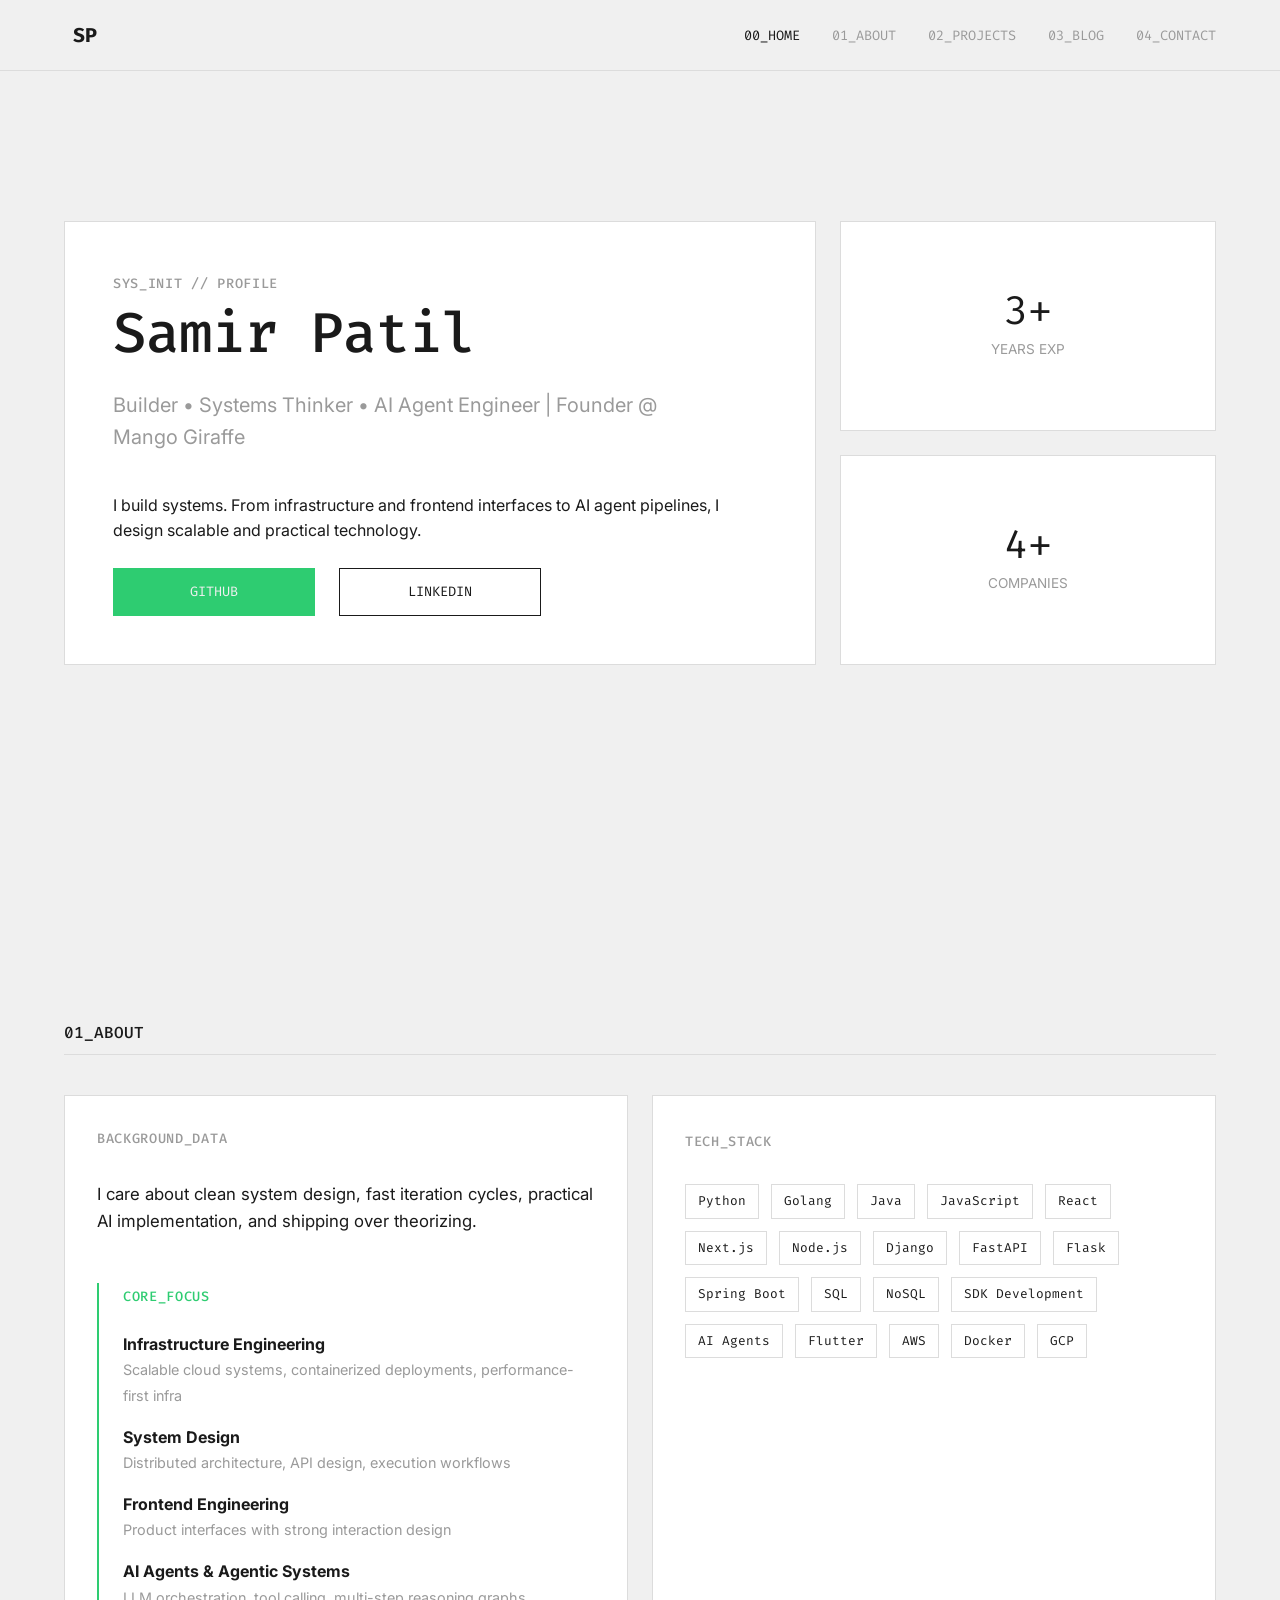
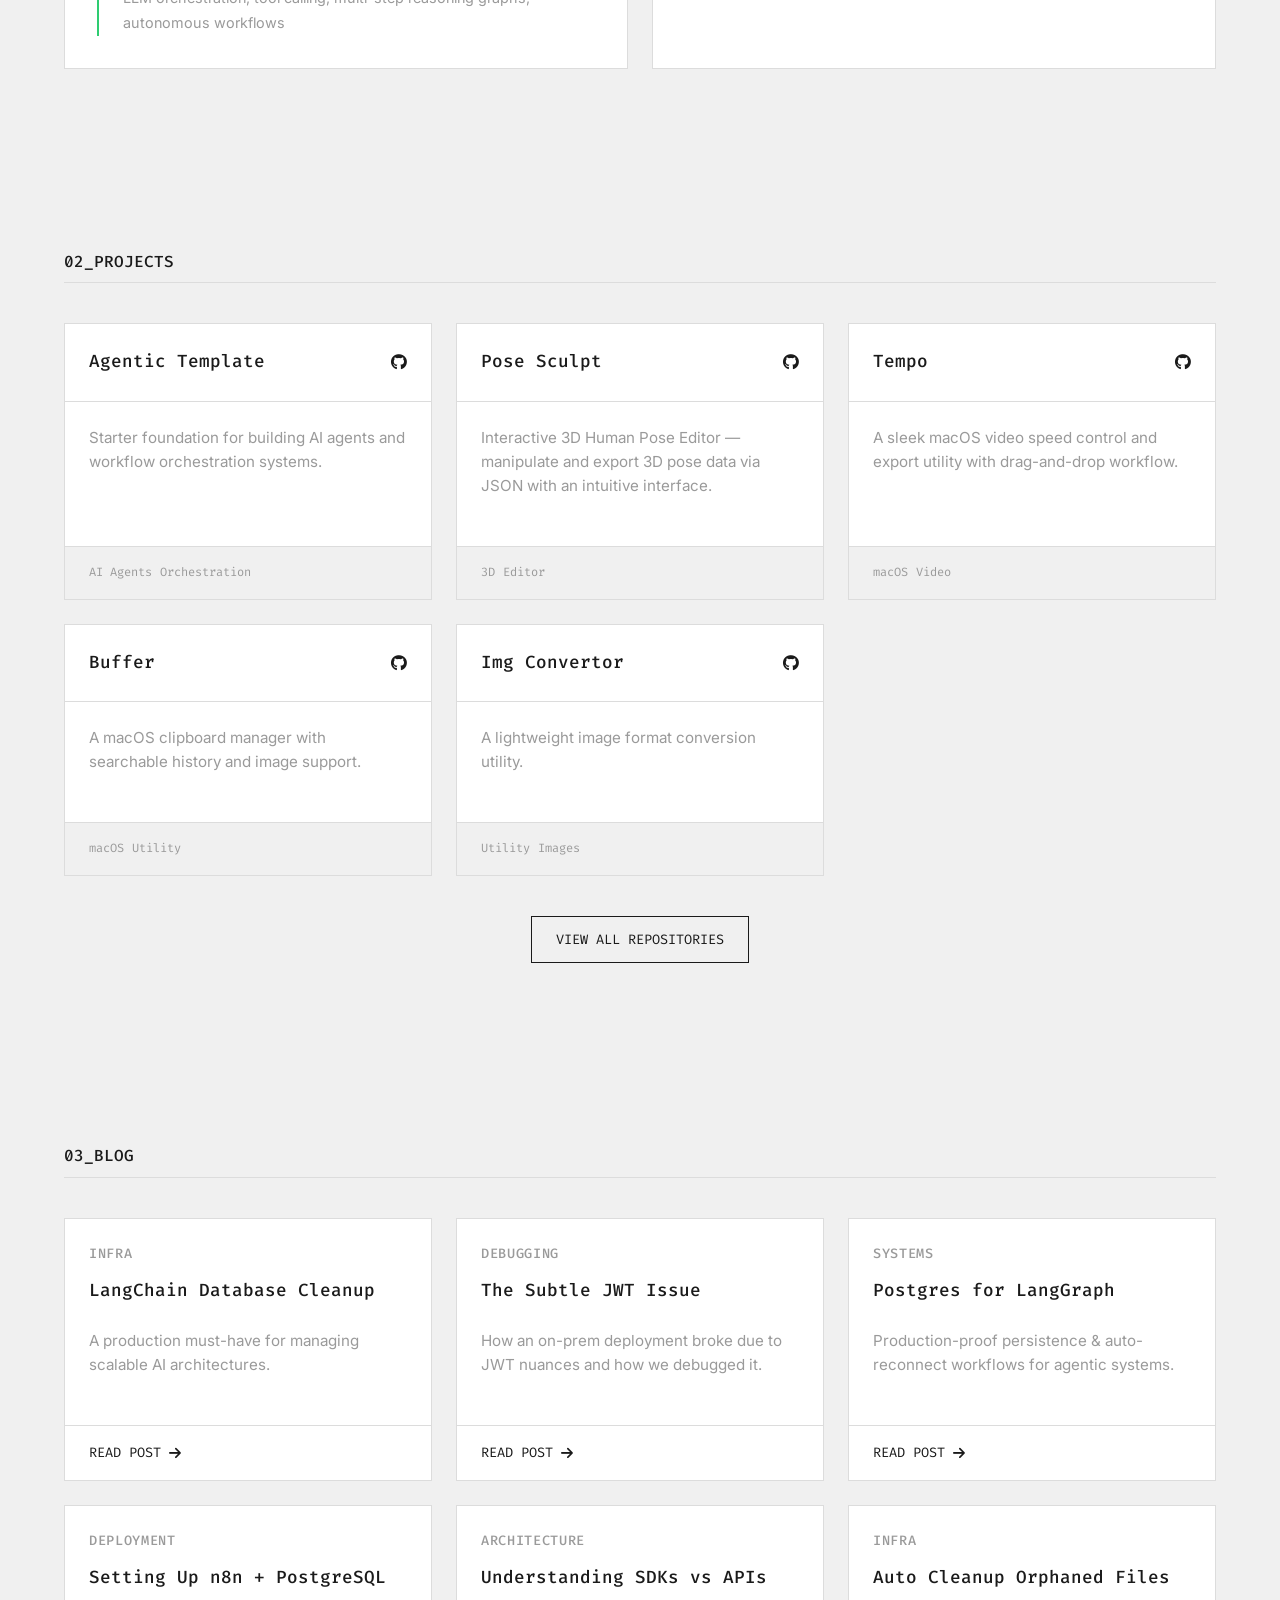
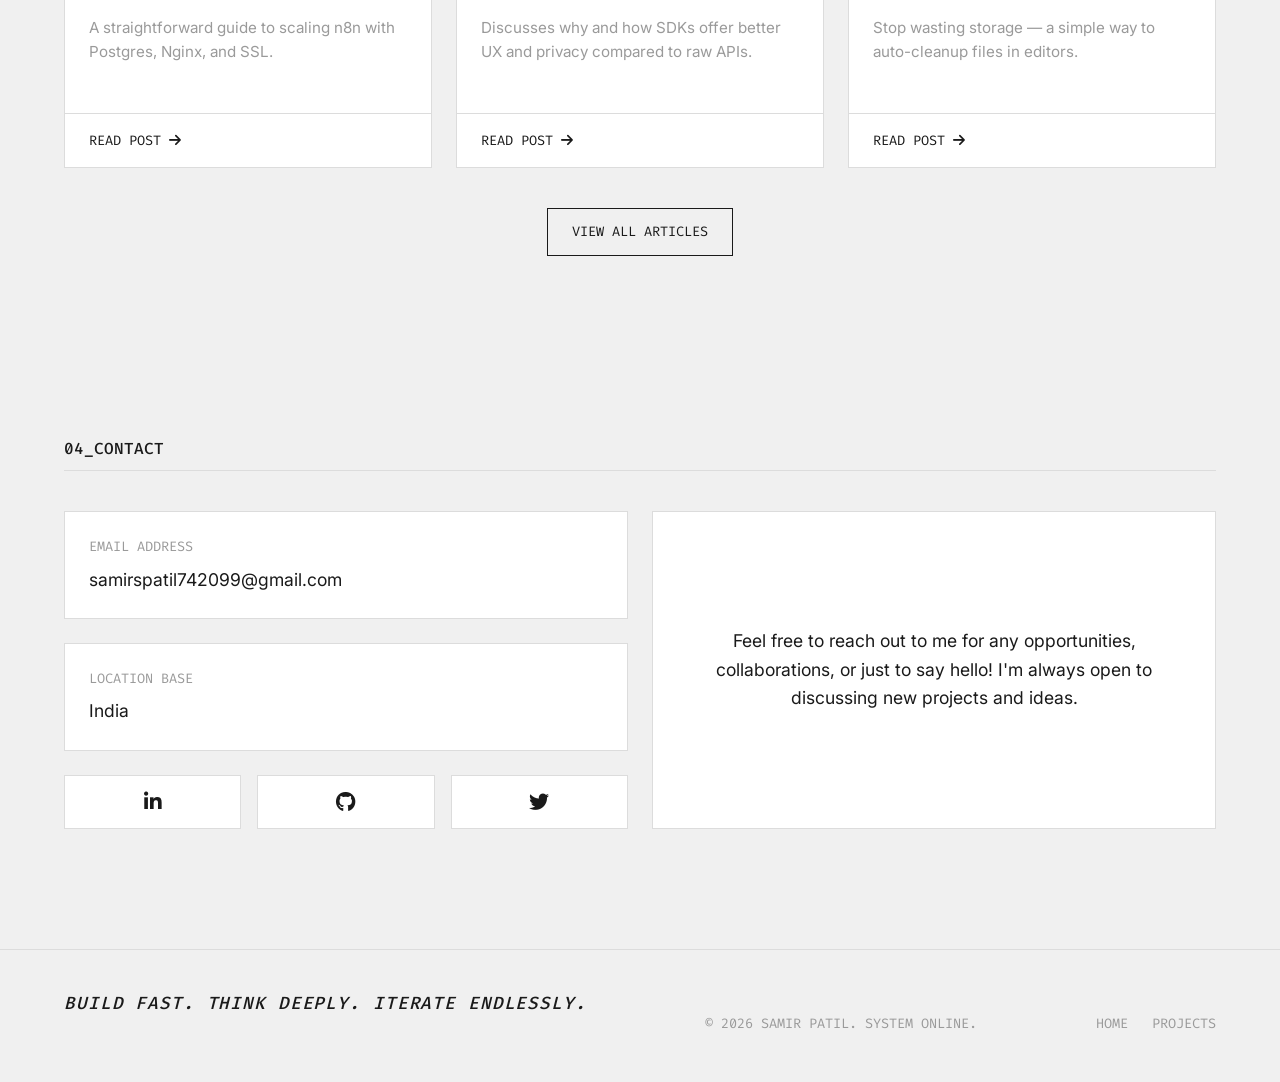
==== commit 8c208694: "feat: Update personal branding, titles, and focus areas on the homepage, remove the experience secti" ====
--- a/index.html
+++ b/index.html
@@ -3,13 +3,13 @@
 <head>
     <meta charset="UTF-8">
     <meta name="viewport" content="width=device-width, initial-scale=1.0">
-    <meta name="description" content="Samir Patil - Full Stack Engineer & Founding Engineer at Niti AI. Experienced in Go, Python, Java, JavaScript, React, Next.js, Node.js, Django, Spring Boot, AWS, and Flutter.">
-    <meta name="keywords" content="Samir Patil, Full Stack Engineer, Niti AI, Software Engineer, Go, Python, React, Next.js">
-    <meta property="og:title" content="Samir Patil – Full Stack Engineer & Founding Engineer at Niti AI">
-    <meta property="og:description" content="Full Stack Engineer with expertise in AI agents, SDKs, and scalable systems.">
+    <meta name="description" content="Samir Patil - Builder • Systems Thinker • AI Agent Engineer. Founder at Mango Giraffe.">
+    <meta name="keywords" content="Samir Patil, Builder, Systems Thinker, AI Agent Engineer, Mango Giraffe, Infrastructure, System Design, Frontend, AI Agents">
+    <meta property="og:title" content="Samir Patil – Builder • Systems Thinker • AI Agent Engineer">
+    <meta property="og:description" content="I build systems. From infrastructure and frontend interfaces to AI agent pipelines.">
     <meta property="og:url" content="https://samirpatil2000.github.io">
     <meta name="twitter:card" content="summary_large_image">
-    <title>Samir Patil – Full Stack Engineer & Founding Engineer at Niti AI</title>
+    <title>Samir Patil – Builder • Systems Thinker • AI Agent Engineer</title>
     <link rel="icon" href="assets/favicon.ico" type="image/x-icon">
     <!-- FontAwesome for icons -->
     <link rel="stylesheet" href="https://cdnjs.cloudflare.com/ajax/libs/font-awesome/6.4.0/css/all.min.css">
@@ -27,11 +27,9 @@
                 <ul class="nav-links">
                     <li><a href="#hero">00_Home</a></li>
                     <li><a href="#about">01_About</a></li>
-                    <li><a href="#experience">02_Experience</a></li>
-                    <li><a href="#projects">03_Projects</a></li>
-                    <li><a href="#blog">04_Blog</a></li>
-                    <li><a href="#resume">05_Resume</a></li>
-                    <li><a href="#contact">06_Contact</a></li>
+                    <li><a href="#projects">02_Projects</a></li>
+                    <li><a href="#blog">03_Blog</a></li>
+                    <li><a href="#contact">04_Contact</a></li>
                 </ul>
                 <button class="mobile-menu-btn" id="mobile-menu-btn">
                     <i class="fas fa-bars"></i>
@@ -46,11 +44,10 @@
                 <div class="hero-main">
                     <span class="system-label">SYS_INIT // PROFILE</span>
                     <h1 class="hero-title">Samir Patil</h1>
-                    <p class="hero-subtitle">Founding Engineer @ Niti AI | Full-Stack Developer | AI Agents & SDKs | Ex - Apik, Semaai, Zopper</p>
-                    <p class="mb-2">Passionate about solving hard problems in scalable systems and AI agent infrastructure.</p>
+                    <p class="hero-subtitle">Builder • Systems Thinker • AI Agent Engineer | Founder @ Mango Giraffe</p>
+                    <p class="mb-2">I build systems. From infrastructure and frontend interfaces to AI agent pipelines, I design scalable and practical technology.</p>
                     <div class="hero-actions mt-2">
-                        <a href="#resume" class="btn btn-primary">Resume</a>
-                        <a href="https://github.com/samirpatil2000" target="_blank" class="btn">GitHub</a>
+                        <a href="https://github.com/samirpatil2000" target="_blank" class="btn btn-primary">GitHub</a>
                         <a href="https://www.linkedin.com/in/sampatil1010/" target="_blank" class="btn">LinkedIn</a>
                     </div>
                 </div>
@@ -74,11 +71,16 @@
             <div class="about-grid">
                 <div class="panel about-text-panel">
                     <span class="system-label">BACKGROUND_DATA</span>
-                    <p>I'm a passionate Full Stack Engineer with over 4 years of experience in startups. Currently, I'm working as a Founding Engineer at Niti AI, where I'm building AI agents and SDKs.</p>
-                    <p>I'm deeply interested in solving hard problems in scalable systems and AI agent infrastructure. My experience spans across various domains including event-driven backend systems, payment integrations, chat APIs, and more.</p>
-                    <div class="philosophy-box">
-                        <span class="system-label">PHILOSOPHY</span>
-                        <p>I don't aim for perfection in the first release. Instead, I focus on launching a stable version, gathering feedback, and then iterating quickly. I follow the <strong>Pareto Principle (80/20 rule)</strong> — focusing on the 20% of effort that delivers 80% of results.</p>
+                    <p>I care about clean system design, fast iteration cycles, practical AI implementation, and shipping over theorizing.</p>
+                    
+                    <div class="philosophy-box mt-2">
+                        <span class="system-label">CORE_FOCUS</span>
+                        <ul style="list-style-type: none; margin-top: 16px; display: flex; flex-direction: column; gap: 16px;">
+                            <li><strong>Infrastructure Engineering</strong><br><span style="color: var(--text-secondary); font-size: 0.9rem;">Scalable cloud systems, containerized deployments, performance-first infra</span></li>
+                            <li><strong>System Design</strong><br><span style="color: var(--text-secondary); font-size: 0.9rem;">Distributed architecture, API design, execution workflows</span></li>
+                            <li><strong>Frontend Engineering</strong><br><span style="color: var(--text-secondary); font-size: 0.9rem;">Product interfaces with strong interaction design</span></li>
+                            <li><strong>AI Agents & Agentic Systems</strong><br><span style="color: var(--text-secondary); font-size: 0.9rem;">LLM orchestration, tool calling, multi-step reasoning graphs, autonomous workflows</span></li>
+                        </ul>
                     </div>
                 </div>
                 <div class="panel">
@@ -109,121 +111,86 @@
         </div>
     </section>
 
-    <section id="experience">
-        <div class="container">
-            <h2 class="section-label">02_Experience</h2>
-            <div class="timeline-stack">
-                <div class="timeline-card">
-                    <div class="timeline-meta">
-                        <span class="timeline-date">2023 July - Present</span>
-                        <span class="system-label">CURRENT</span>
-                    </div>
-                    <div>
-                        <h3 class="timeline-role">Founding Engineer</h3>
-                        <div class="timeline-company mb-2">Niti AI</div>
-                        <p>Building AI agents and SDKs using Go, Python, and React. Working on scalable infrastructure for AI applications.</p>
-                    </div>
-                </div>
-                <div class="timeline-card">
-                    <div class="timeline-meta">
-                        <span class="timeline-date">2022 Dec - 2023 July</span>
-                    </div>
-                    <div>
-                        <h3 class="timeline-role">Software Engineer Intern</h3>
-                        <div class="timeline-company mb-2">Apik</div>
-                        <p>Developed event-driven backend systems, implemented payment integrations, and designed batch processing solutions.</p>
-                    </div>
-                </div>
-                <div class="timeline-card">
-                    <div class="timeline-meta">
-                        <span class="timeline-date">2021 Nov - 2022 Dec</span>
-                    </div>
-                    <div>
-                        <h3 class="timeline-role">Backend Developer Intern</h3>
-                        <div class="timeline-company mb-2">Semaai</div>
-                        <p>Built chat APIs, implemented price comparison features, and optimized system performance.</p>
-                    </div>
-                </div>
-                <div class="timeline-card">
-                    <div class="timeline-meta">
-                        <span class="timeline-date">2021 June - 2021 Oct</span>
-                    </div>
-                    <div>
-                        <h3 class="timeline-role">Software Engineer Intern</h3>
-                        <div class="timeline-company mb-2">Zopper</div>
-                        <p>Developed insurance APIs and built scalable Django systems for the insurance tech platform.</p>
-                    </div>
-                </div>
-                <div class="timeline-card">
-                    <div class="timeline-meta">
-                        <span class="timeline-date">2020</span>
-                    </div>
-                    <div>
-                        <h3 class="timeline-role">Software Developer</h3>
-                        <div class="timeline-company mb-2">InternYuva</div>
-                        <p>Worked on web development projects and contributed to the company's core platform.</p>
-                    </div>
-                </div>
-                <div class="timeline-card">
-                    <div class="timeline-meta">
-                        <span class="timeline-date">2019</span>
-                    </div>
-                    <div>
-                        <h3 class="timeline-role">Intern</h3>
-                        <div class="timeline-company mb-2">JustGetIt</div>
-                        <p>Assisted in developing e-commerce solutions and gained hands-on experience with web technologies.</p>
-                    </div>
-                </div>
-            </div>
-        </div>
-    </section>
-
     <section id="projects">
         <div class="container">
-            <h2 class="section-label">03_Projects</h2>
+            <h2 class="section-label">02_Projects</h2>
             <div class="grid-3">
                 <div class="card">
                     <div class="card-header">
-                        <h3 class="card-title"><a href="https://github.com/samirpatil2000/clipboard-typer" target="_blank">clipboard-typer</a></h3>
-                        <i class="fab fa-github"></i>
-                    </div>
-                    <div class="card-body">
-                        <p>A utility tool that helps type clipboard content automatically, improving productivity and reducing manual typing effort.</p>
-                    </div>
-                    <div class="card-footer">
-                        <div class="card-tech">
-                            <span class="card-tech-tag">Python</span>
-                            <span class="card-tech-tag">Automation</span>
-                        </div>
-                    </div>
-                </div>
-                <div class="card">
-                    <div class="card-header">
-                        <h3 class="card-title"><a href="https://github.com/samirpatil2000/django-boiler-plate" target="_blank">django-boiler-plate</a></h3>
-                        <i class="fab fa-github"></i>
-                    </div>
-                    <div class="card-body">
-                        <p>A ready-to-use Django project template with pre-configured settings and common functionalities to kickstart web development.</p>
-                    </div>
-                    <div class="card-footer">
-                        <div class="card-tech">
-                            <span class="card-tech-tag">Python</span>
-                            <span class="card-tech-tag">Django</span>
-                        </div>
-                    </div>
-                </div>
-                <div class="card">
-                    <div class="card-header">
-                        <h3 class="card-title"><a href="https://github.com/samirpatil2000/hashicorp-vault-nginx" target="_blank">hashicorp-vault-nginx</a></h3>
-                        <i class="fab fa-github"></i>
-                    </div>
-                    <div class="card-body">
-                        <p>Integration of HashiCorp Vault with Nginx for secure secret management and authentication in web applications.</p>
-                    </div>
-                    <div class="card-footer">
-                        <div class="card-tech">
-                            <span class="card-tech-tag">DevOps</span>
-                            <span class="card-tech-tag">Nginx</span>
+                        <h3 class="card-title"><a href="https://github.com/samirpatil2000/agentic-template" target="_blank">Agentic Template</a></h3>
+                        <i class="fab fa-github"></i>
+                    </div>
+                    <div class="card-body">
+                        <p>Starter foundation for building AI agents and workflow orchestration systems.</p>
+                    </div>
+                    <div class="card-footer">
+                        <div class="card-tech">
+                            <span class="card-tech-tag">AI Agents</span>
+                            <span class="card-tech-tag">Orchestration</span>
+                        </div>
+                    </div>
+                </div>
+                
+                <div class="card">
+                    <div class="card-header">
+                        <h3 class="card-title"><a href="https://github.com/samirpatil2000/pose-sculpt" target="_blank">Pose Sculpt</a></h3>
+                        <i class="fab fa-github"></i>
+                    </div>
+                    <div class="card-body">
+                        <p>Interactive 3D Human Pose Editor — manipulate and export 3D pose data via JSON with an intuitive interface.</p>
+                    </div>
+                    <div class="card-footer">
+                        <div class="card-tech">
+                            <span class="card-tech-tag">3D</span>
+                            <span class="card-tech-tag">Editor</span>
+                        </div>
+                    </div>
+                </div>
+
+                <div class="card">
+                    <div class="card-header">
+                        <h3 class="card-title"><a href="https://github.com/samirpatil2000/Tempo" target="_blank">Tempo</a></h3>
+                        <i class="fab fa-github"></i>
+                    </div>
+                    <div class="card-body">
+                        <p>A sleek macOS video speed control and export utility with drag-and-drop workflow.</p>
+                    </div>
+                    <div class="card-footer">
+                        <div class="card-tech">
+                            <span class="card-tech-tag">macOS</span>
+                            <span class="card-tech-tag">Video</span>
+                        </div>
+                    </div>
+                </div>
+                
+                <div class="card">
+                    <div class="card-header">
+                        <h3 class="card-title"><a href="https://github.com/samirpatil2000/Buffer" target="_blank">Buffer</a></h3>
+                        <i class="fab fa-github"></i>
+                    </div>
+                    <div class="card-body">
+                        <p>A macOS clipboard manager with searchable history and image support.</p>
+                    </div>
+                    <div class="card-footer">
+                        <div class="card-tech">
+                            <span class="card-tech-tag">macOS</span>
+                            <span class="card-tech-tag">Utility</span>
+                        </div>
+                    </div>
+                </div>
+                
+                <div class="card">
+                    <div class="card-header">
+                        <h3 class="card-title"><a href="https://github.com/samirpatil2000/img-convertor" target="_blank">Img Convertor</a></h3>
+                        <i class="fab fa-github"></i>
+                    </div>
+                    <div class="card-body">
+                        <p>A lightweight image format conversion utility.</p>
+                    </div>
+                    <div class="card-footer">
+                        <div class="card-tech">
+                            <span class="card-tech-tag">Utility</span>
+                            <span class="card-tech-tag">Images</span>
                         </div>
                     </div>
                 </div>
@@ -236,54 +203,93 @@
 
     <section id="blog">
         <div class="container">
-            <h2 class="section-label">04_Blog</h2>
+            <h2 class="section-label">03_Blog</h2>
             <div class="grid-3">
                 <div class="card blog-card">
-                    <img src="https://miro.medium.com/v2/resize:fill:400:200/1*5sMGe4D184qGsG5oATZ93Q.jpeg" alt="LLM Mocks" class="card-image">
-                    <div class="card-body">
-                        <div class="blog-meta">
-                            <span>Jun 22, 2024</span>
-                            <span class="system-label" style="margin: 0;">ARTICLE</span>
-                        </div>
-                        <h3 class="card-title mb-2"><a href="https://samir00.medium.com/llm-mocks-your-new-dev-shortcut-bc9ee9c9f8b7" target="_blank">LLM Mocks: Your New Dev Shortcut</a></h3>
-                        <p>How to use LLM mocks for faster prototyping and testing in dev environments.</p>
-                    </div>
-                    <div class="card-footer" style="background-color: transparent;">
-                        <a href="https://samir00.medium.com/llm-mocks-your-new-dev-shortcut-bc9ee9c9f8b7" target="_blank" class="read-link">
-                            Read Post <i class="fas fa-arrow-right"></i>
-                        </a>
-                    </div>
-                </div>
-
-                <div class="card blog-card">
-                    <img src="https://miro.medium.com/v2/resize:fill:400:200/0*oaUl97Jm3WKkz9tT.png" alt="Groww Investment" class="card-image">
-                    <div class="card-body">
-                        <div class="blog-meta">
-                            <span>Jan 22, 2024</span>
-                            <span class="system-label" style="margin: 0;">ANALYSIS</span>
-                        </div>
-                        <h3 class="card-title mb-2"><a href="https://samir00.medium.com/how-does-a-platform-like-groww-calculate-your-investments-in-real-time-1ba891a44692" target="_blank">How Groww calculates investments</a></h3>
-                        <p>Breakdown of investment value tracking with live stock data pipelines.</p>
-                    </div>
-                    <div class="card-footer" style="background-color: transparent;">
-                        <a href="https://samir00.medium.com/how-does-a-platform-like-groww-calculate-your-investments-in-real-time-1ba891a44692" target="_blank" class="read-link">
-                            Read Post <i class="fas fa-arrow-right"></i>
-                        </a>
-                    </div>
-                </div>
-
-                <div class="card blog-card">
-                    <img src="https://miro.medium.com/v2/resize:fill:400:200/1*lcg6m4pesArcKnwE2y6Z6A.png" alt="SDKs" class="card-image">
-                    <div class="card-body">
-                        <div class="blog-meta">
-                            <span>Jun 21, 2024</span>
+                    <div class="card-body">
+                        <div class="blog-meta">
+                            <span class="system-label" style="margin: 0;">INFRA</span>
+                        </div>
+                        <h3 class="card-title mb-2"><a href="https://samir00.medium.com/langchain-database-cleanup-a-production-must-have-51f82a40096d" target="_blank">LangChain Database Cleanup</a></h3>
+                        <p>A production must-have for managing scalable AI architectures.</p>
+                    </div>
+                    <div class="card-footer" style="background-color: transparent;">
+                        <a href="https://samir00.medium.com/langchain-database-cleanup-a-production-must-have-51f82a40096d" target="_blank" class="read-link">
+                            Read Post <i class="fas fa-arrow-right"></i>
+                        </a>
+                    </div>
+                </div>
+                
+                <div class="card blog-card">
+                    <div class="card-body">
+                        <div class="blog-meta">
+                            <span class="system-label" style="margin: 0;">DEBUGGING</span>
+                        </div>
+                        <h3 class="card-title mb-2"><a href="https://samir00.medium.com/the-subtle-jwt-issue-that-broke-our-on-prem-deployment-and-took-half-a-day-to-debug-fa863704fd58" target="_blank">The Subtle JWT Issue</a></h3>
+                        <p>How an on-prem deployment broke due to JWT nuances and how we debugged it.</p>
+                    </div>
+                    <div class="card-footer" style="background-color: transparent;">
+                        <a href="https://samir00.medium.com/the-subtle-jwt-issue-that-broke-our-on-prem-deployment-and-took-half-a-day-to-debug-fa863704fd58" target="_blank" class="read-link">
+                            Read Post <i class="fas fa-arrow-right"></i>
+                        </a>
+                    </div>
+                </div>
+
+                <div class="card blog-card">
+                    <div class="card-body">
+                        <div class="blog-meta">
+                            <span class="system-label" style="margin: 0;">SYSTEMS</span>
+                        </div>
+                        <h3 class="card-title mb-2"><a href="https://samir00.medium.com/production-proof-persistence-auto-reconnect-postgres-for-langgraph-33dc85b3f4b1" target="_blank">Postgres for LangGraph</a></h3>
+                        <p>Production-proof persistence & auto-reconnect workflows for agentic systems.</p>
+                    </div>
+                    <div class="card-footer" style="background-color: transparent;">
+                        <a href="https://samir00.medium.com/production-proof-persistence-auto-reconnect-postgres-for-langgraph-33dc85b3f4b1" target="_blank" class="read-link">
+                            Read Post <i class="fas fa-arrow-right"></i>
+                        </a>
+                    </div>
+                </div>
+                
+                <div class="card blog-card">
+                    <div class="card-body">
+                        <div class="blog-meta">
+                            <span class="system-label" style="margin: 0;">DEPLOYMENT</span>
+                        </div>
+                        <h3 class="card-title mb-2"><a href="https://samir00.medium.com/setting-up-n8n-with-postgresql-and-nginx-ssl-included-0da5012a5989" target="_blank">Setting Up n8n + PostgreSQL</a></h3>
+                        <p>A straightforward guide to scaling n8n with Postgres, Nginx, and SSL.</p>
+                    </div>
+                    <div class="card-footer" style="background-color: transparent;">
+                        <a href="https://samir00.medium.com/setting-up-n8n-with-postgresql-and-nginx-ssl-included-0da5012a5989" target="_blank" class="read-link">
+                            Read Post <i class="fas fa-arrow-right"></i>
+                        </a>
+                    </div>
+                </div>
+                
+                <div class="card blog-card">
+                    <div class="card-body">
+                        <div class="blog-meta">
                             <span class="system-label" style="margin: 0;">ARCHITECTURE</span>
                         </div>
                         <h3 class="card-title mb-2"><a href="https://samir00.medium.com/understanding-sdks-enhancing-data-privacy-and-user-experience-beyond-apis-ea7af1422966" target="_blank">Understanding SDKs vs APIs</a></h3>
-                        <p>Discusses why and how SDKs offer better UX and privacy compared to APIs.</p>
+                        <p>Discusses why and how SDKs offer better UX and privacy compared to raw APIs.</p>
                     </div>
                     <div class="card-footer" style="background-color: transparent;">
                         <a href="https://samir00.medium.com/understanding-sdks-enhancing-data-privacy-and-user-experience-beyond-apis-ea7af1422966" target="_blank" class="read-link">
+                            Read Post <i class="fas fa-arrow-right"></i>
+                        </a>
+                    </div>
+                </div>
+                
+                <div class="card blog-card">
+                    <div class="card-body">
+                        <div class="blog-meta">
+                            <span class="system-label" style="margin: 0;">INFRA</span>
+                        </div>
+                        <h3 class="card-title mb-2"><a href="https://samir00.medium.com/stop-wasting-storage-a-simple-way-to-auto-cleanup-orphaned-files-in-your-notes-comments-editor-218b90a6338b" target="_blank">Auto Cleanup Orphaned Files</a></h3>
+                        <p>Stop wasting storage — a simple way to auto-cleanup files in editors.</p>
+                    </div>
+                    <div class="card-footer" style="background-color: transparent;">
+                        <a href="https://samir00.medium.com/stop-wasting-storage-a-simple-way-to-auto-cleanup-orphaned-files-in-your-notes-comments-editor-218b90a6338b" target="_blank" class="read-link">
                             Read Post <i class="fas fa-arrow-right"></i>
                         </a>
                     </div>
@@ -295,19 +301,9 @@
         </div>
     </section>
 
-    <section id="resume">
-        <div class="container">
-            <h2 class="section-label">05_Resume</h2>
-            <div class="resume-wrapper">
-                <a href="https://drive.google.com/file/d/1qUeEF2elDLRtwq7IhMusXgoAXYwep6tu/preview" download class="btn btn-primary">Download PDF</a>
-                <iframe src="https://drive.google.com/file/d/1qUeEF2elDLRtwq7IhMusXgoAXYwep6tu/preview" class="resume-iframe"></iframe>
-            </div>
-        </div>
-    </section>
-
     <section id="contact">
         <div class="container">
-            <h2 class="section-label">06_Contact</h2>
+            <h2 class="section-label">04_Contact</h2>
             <div class="contact-grid">
                 <div class="contact-info">
                     <div class="contact-item">
@@ -339,11 +335,11 @@
 
     <footer>
         <div class="container">
-            <div class="footer-content">
-                <span>&copy; 2024 SAMIR PATIL. SYSTEM ONLINE.</span>
-                <div class="footer-links">
+            <div class="footer-content text-center">
+                <span class="system-label mb-2" style="font-size: 1.1rem; color: var(--text-primary);"><i>Build fast. Think deeply. Iterate endlessly.</i></span>
+                <span style="display: block; margin-top: 16px;">&copy; 2026 SAMIR PATIL. SYSTEM ONLINE.</span>
+                <div class="footer-links" style="justify-content: center; margin-top: 16px;">
                     <a href="#hero">Home</a>
-                    <a href="#experience">Experience</a>
                     <a href="#projects">Projects</a>
                 </div>
             </div>
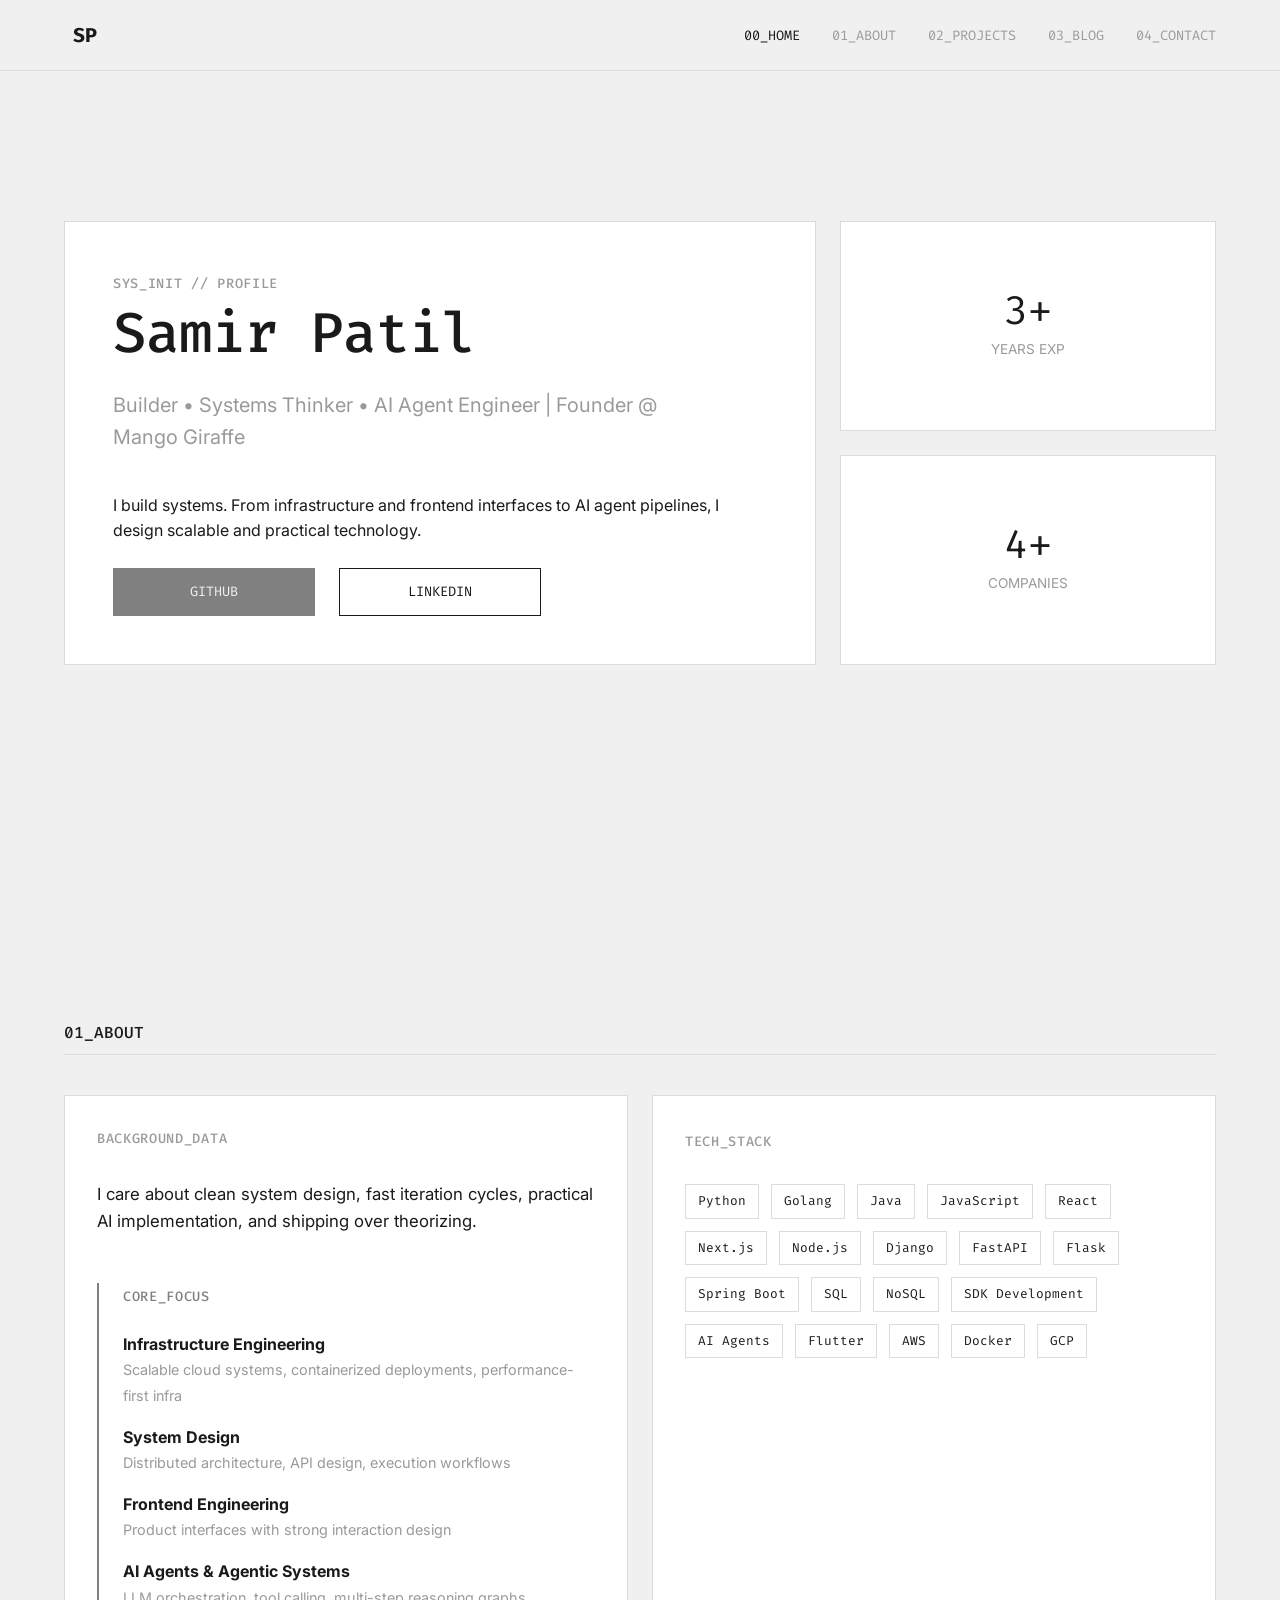
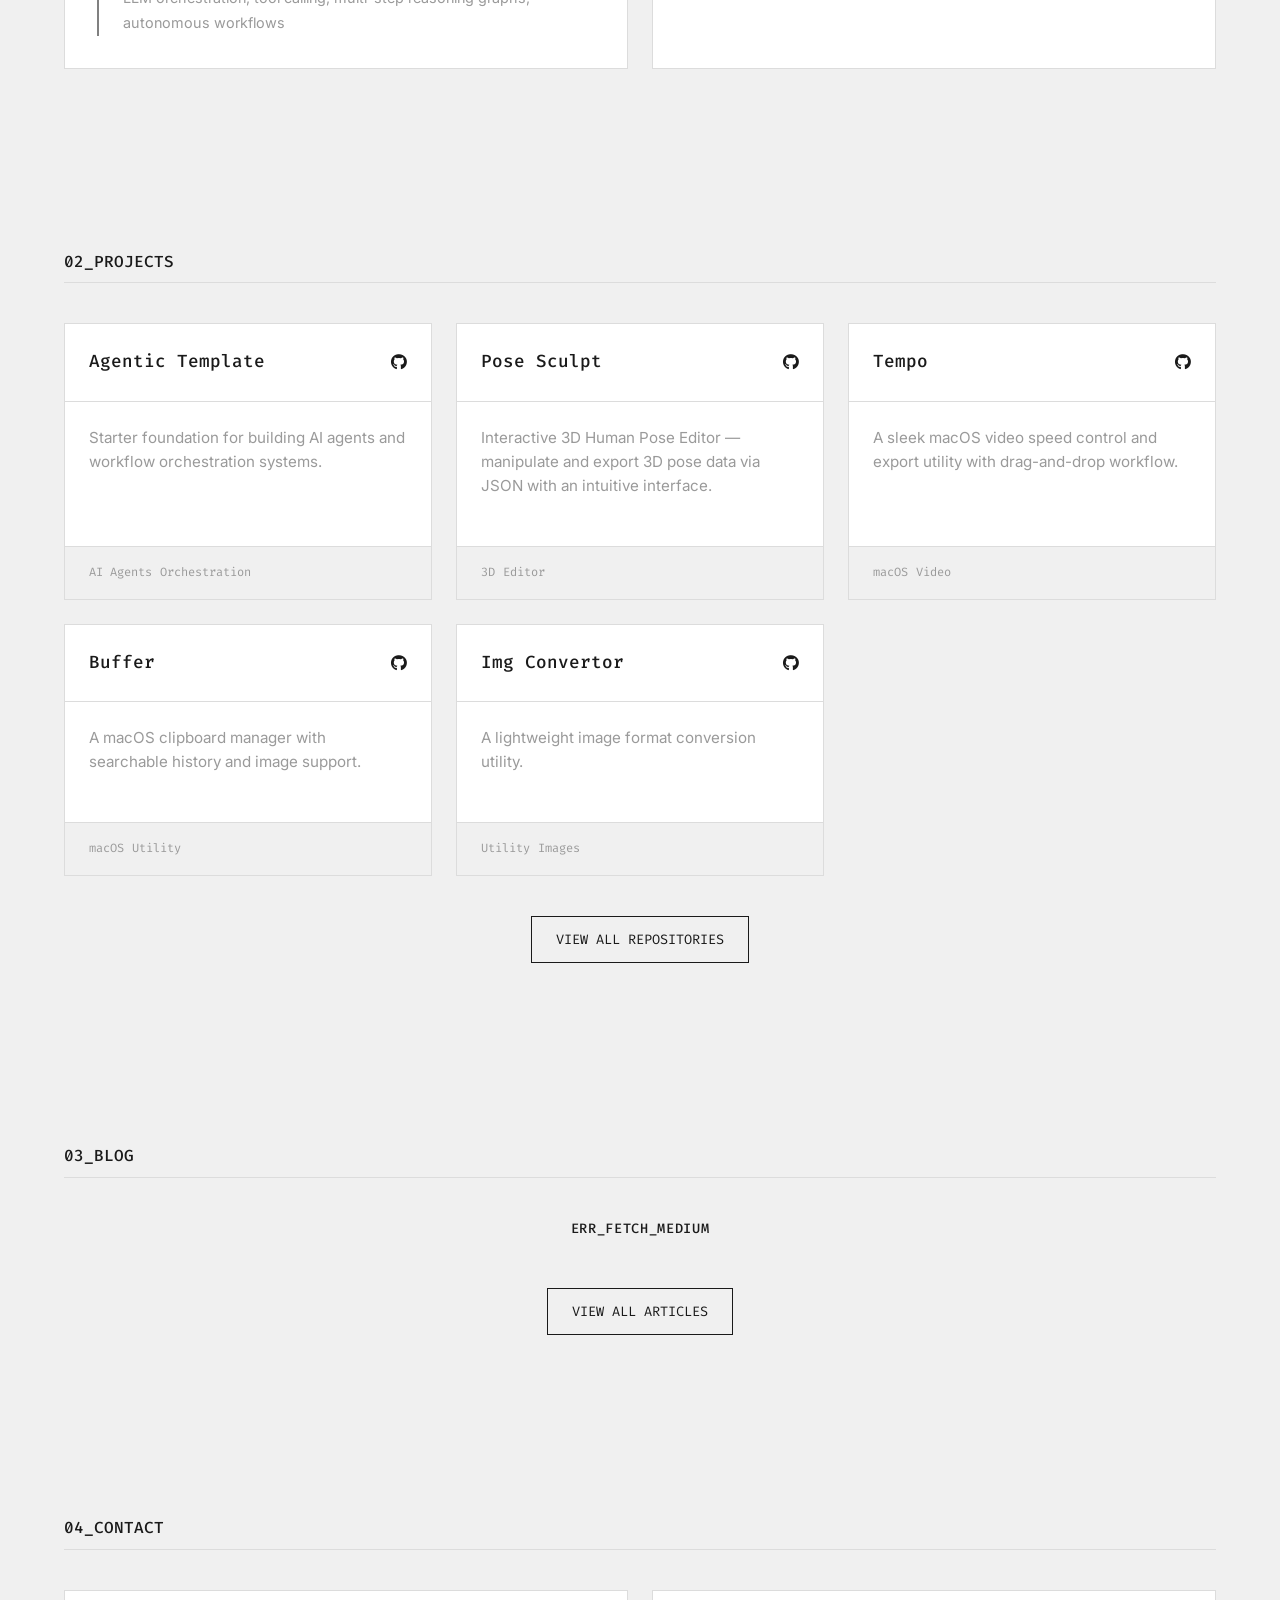
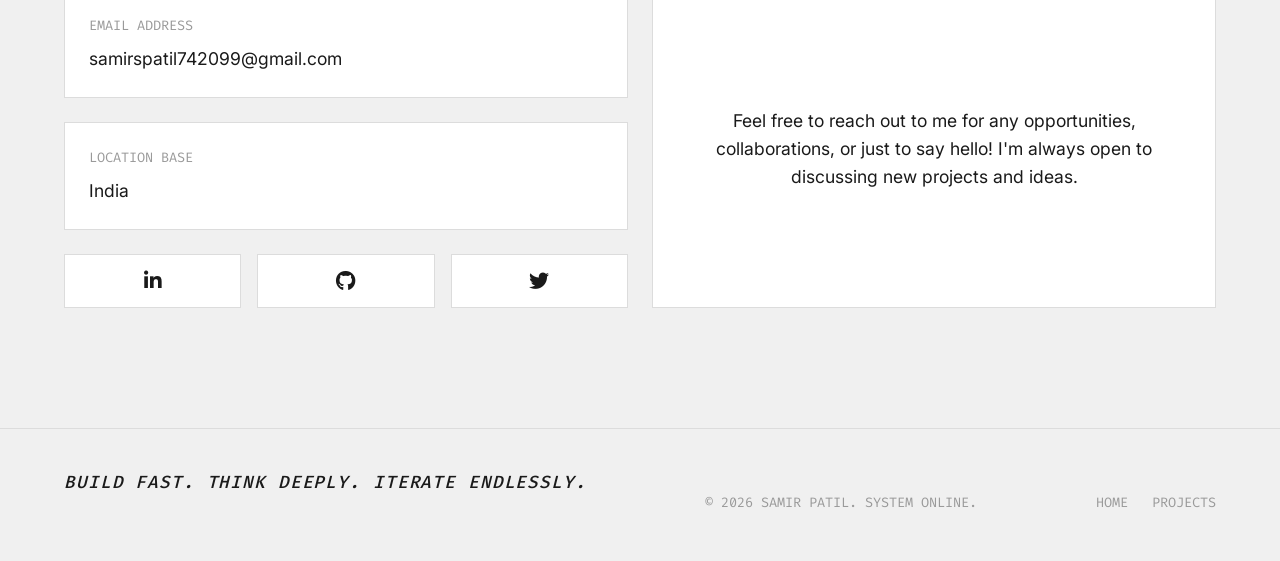
==== commit 8b06d67e: "feat: Dynamically load Medium blog posts from an RSS feed and update the site's accent color from gr" ====
--- a/index.html
+++ b/index.html
@@ -204,96 +204,8 @@
     <section id="blog">
         <div class="container">
             <h2 class="section-label">03_Blog</h2>
-            <div class="grid-3">
-                <div class="card blog-card">
-                    <div class="card-body">
-                        <div class="blog-meta">
-                            <span class="system-label" style="margin: 0;">INFRA</span>
-                        </div>
-                        <h3 class="card-title mb-2"><a href="https://samir00.medium.com/langchain-database-cleanup-a-production-must-have-51f82a40096d" target="_blank">LangChain Database Cleanup</a></h3>
-                        <p>A production must-have for managing scalable AI architectures.</p>
-                    </div>
-                    <div class="card-footer" style="background-color: transparent;">
-                        <a href="https://samir00.medium.com/langchain-database-cleanup-a-production-must-have-51f82a40096d" target="_blank" class="read-link">
-                            Read Post <i class="fas fa-arrow-right"></i>
-                        </a>
-                    </div>
-                </div>
-                
-                <div class="card blog-card">
-                    <div class="card-body">
-                        <div class="blog-meta">
-                            <span class="system-label" style="margin: 0;">DEBUGGING</span>
-                        </div>
-                        <h3 class="card-title mb-2"><a href="https://samir00.medium.com/the-subtle-jwt-issue-that-broke-our-on-prem-deployment-and-took-half-a-day-to-debug-fa863704fd58" target="_blank">The Subtle JWT Issue</a></h3>
-                        <p>How an on-prem deployment broke due to JWT nuances and how we debugged it.</p>
-                    </div>
-                    <div class="card-footer" style="background-color: transparent;">
-                        <a href="https://samir00.medium.com/the-subtle-jwt-issue-that-broke-our-on-prem-deployment-and-took-half-a-day-to-debug-fa863704fd58" target="_blank" class="read-link">
-                            Read Post <i class="fas fa-arrow-right"></i>
-                        </a>
-                    </div>
-                </div>
-
-                <div class="card blog-card">
-                    <div class="card-body">
-                        <div class="blog-meta">
-                            <span class="system-label" style="margin: 0;">SYSTEMS</span>
-                        </div>
-                        <h3 class="card-title mb-2"><a href="https://samir00.medium.com/production-proof-persistence-auto-reconnect-postgres-for-langgraph-33dc85b3f4b1" target="_blank">Postgres for LangGraph</a></h3>
-                        <p>Production-proof persistence & auto-reconnect workflows for agentic systems.</p>
-                    </div>
-                    <div class="card-footer" style="background-color: transparent;">
-                        <a href="https://samir00.medium.com/production-proof-persistence-auto-reconnect-postgres-for-langgraph-33dc85b3f4b1" target="_blank" class="read-link">
-                            Read Post <i class="fas fa-arrow-right"></i>
-                        </a>
-                    </div>
-                </div>
-                
-                <div class="card blog-card">
-                    <div class="card-body">
-                        <div class="blog-meta">
-                            <span class="system-label" style="margin: 0;">DEPLOYMENT</span>
-                        </div>
-                        <h3 class="card-title mb-2"><a href="https://samir00.medium.com/setting-up-n8n-with-postgresql-and-nginx-ssl-included-0da5012a5989" target="_blank">Setting Up n8n + PostgreSQL</a></h3>
-                        <p>A straightforward guide to scaling n8n with Postgres, Nginx, and SSL.</p>
-                    </div>
-                    <div class="card-footer" style="background-color: transparent;">
-                        <a href="https://samir00.medium.com/setting-up-n8n-with-postgresql-and-nginx-ssl-included-0da5012a5989" target="_blank" class="read-link">
-                            Read Post <i class="fas fa-arrow-right"></i>
-                        </a>
-                    </div>
-                </div>
-                
-                <div class="card blog-card">
-                    <div class="card-body">
-                        <div class="blog-meta">
-                            <span class="system-label" style="margin: 0;">ARCHITECTURE</span>
-                        </div>
-                        <h3 class="card-title mb-2"><a href="https://samir00.medium.com/understanding-sdks-enhancing-data-privacy-and-user-experience-beyond-apis-ea7af1422966" target="_blank">Understanding SDKs vs APIs</a></h3>
-                        <p>Discusses why and how SDKs offer better UX and privacy compared to raw APIs.</p>
-                    </div>
-                    <div class="card-footer" style="background-color: transparent;">
-                        <a href="https://samir00.medium.com/understanding-sdks-enhancing-data-privacy-and-user-experience-beyond-apis-ea7af1422966" target="_blank" class="read-link">
-                            Read Post <i class="fas fa-arrow-right"></i>
-                        </a>
-                    </div>
-                </div>
-                
-                <div class="card blog-card">
-                    <div class="card-body">
-                        <div class="blog-meta">
-                            <span class="system-label" style="margin: 0;">INFRA</span>
-                        </div>
-                        <h3 class="card-title mb-2"><a href="https://samir00.medium.com/stop-wasting-storage-a-simple-way-to-auto-cleanup-orphaned-files-in-your-notes-comments-editor-218b90a6338b" target="_blank">Auto Cleanup Orphaned Files</a></h3>
-                        <p>Stop wasting storage — a simple way to auto-cleanup files in editors.</p>
-                    </div>
-                    <div class="card-footer" style="background-color: transparent;">
-                        <a href="https://samir00.medium.com/stop-wasting-storage-a-simple-way-to-auto-cleanup-orphaned-files-in-your-notes-comments-editor-218b90a6338b" target="_blank" class="read-link">
-                            Read Post <i class="fas fa-arrow-right"></i>
-                        </a>
-                    </div>
-                </div>
+            <div class="grid-3" id="medium-articles-container">
+                <p class="system-label" style="grid-column: 1 / -1; text-align: center;">LOADING DATA FROM MEDIUM...</p>
             </div>
             <div class="text-center mt-2" style="margin-top: 40px;">
                 <a href="https://medium.com/@samir00" target="_blank" class="btn">View All Articles</a>
--- a/styles.css
+++ b/styles.css
@@ -1,10 +1,10 @@
 :root {
-    /* Greyscale + Green Accent Palette */
+    /* Greyscale + Grey Accent Palette */
     --bg-main: #F0F0F0;
     --bg-card: #FFFFFF;
     --text-primary: #1A1A1A;
     --text-secondary: #9A9A9A;
-    --accent-green: #2ECC71;
+    --accent-grey: #808080;
     --border-color: #DCDCDC;
     --status-red: #D64545;
     
@@ -93,8 +93,8 @@
 }
 
 .logo:hover {
-    border-color: var(--accent-green);
-    color: var(--accent-green);
+    border-color: var(--accent-grey);
+    color: var(--accent-grey);
 }
 
 .nav-links {
@@ -128,8 +128,8 @@
 }
 
 .mobile-menu-btn:hover {
-    border-color: var(--accent-green);
-    color: var(--accent-green);
+    border-color: var(--accent-grey);
+    color: var(--accent-grey);
 }
 
 /* Layout Blocks */
@@ -165,14 +165,14 @@
 }
 
 .btn-primary {
-    background-color: var(--accent-green);
-    border-color: var(--accent-green);
+    background-color: var(--accent-grey);
+    border-color: var(--accent-grey);
     color: var(--bg-main);
 }
 
 .btn-primary:hover {
     background-color: transparent;
-    color: var(--accent-green);
+    color: var(--accent-grey);
 }
 
 .stat-block {
@@ -280,12 +280,12 @@
 
 .philosophy-box {
     margin-top: 24px;
-    border-left: 2px solid var(--accent-green);
+    border-left: 2px solid var(--accent-grey);
     padding-left: 24px;
 }
 
 .philosophy-box .system-label {
-    color: var(--accent-green);
+    color: var(--accent-grey);
 }
 
 .skills-panel {
@@ -306,8 +306,8 @@
 }
 
 .skill-tag:hover {
-    border-color: var(--accent-green);
-    color: var(--accent-green);
+    border-color: var(--accent-grey);
+    color: var(--accent-grey);
 }
 
 /* Experience Section */
@@ -350,7 +350,7 @@
 }
 
 .timeline-company {
-    color: var(--accent-green);
+    color: var(--accent-grey);
     font-size: 0.9rem;
 }
 
@@ -392,7 +392,7 @@
 }
 
 .card-title a:hover {
-    color: var(--accent-green);
+    color: var(--accent-grey);
 }
 
 .card-body {
@@ -462,7 +462,7 @@
 }
 
 .read-link:hover {
-    color: var(--accent-green);
+    color: var(--accent-grey);
 }
 
 /* Resume Section */
@@ -519,7 +519,7 @@
 }
 
 .contact-value:hover {
-    color: var(--accent-green);
+    color: var(--accent-grey);
 }
 
 .social-grid {
@@ -542,8 +542,8 @@
 }
 
 .social-link:hover {
-    border-color: var(--accent-green);
-    color: var(--accent-green);
+    border-color: var(--accent-grey);
+    color: var(--accent-grey);
 }
 
 .contact-message {
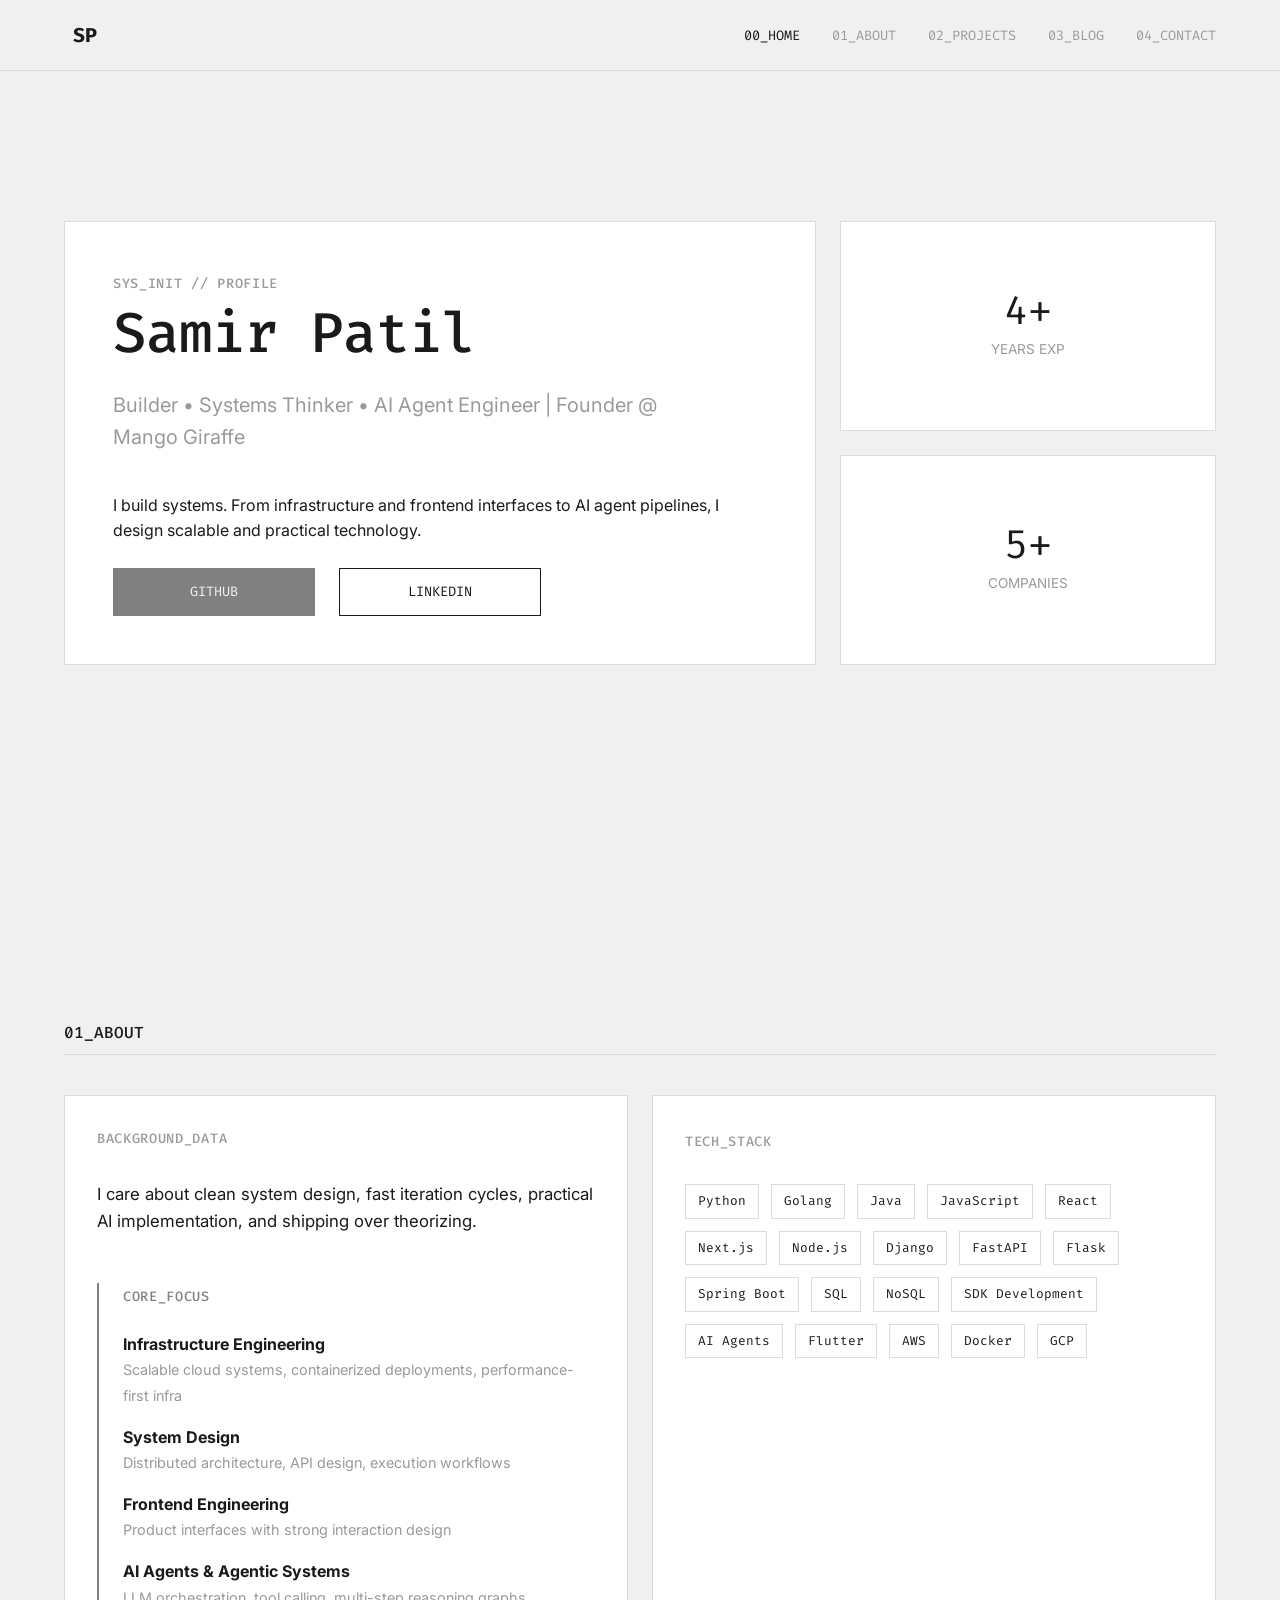
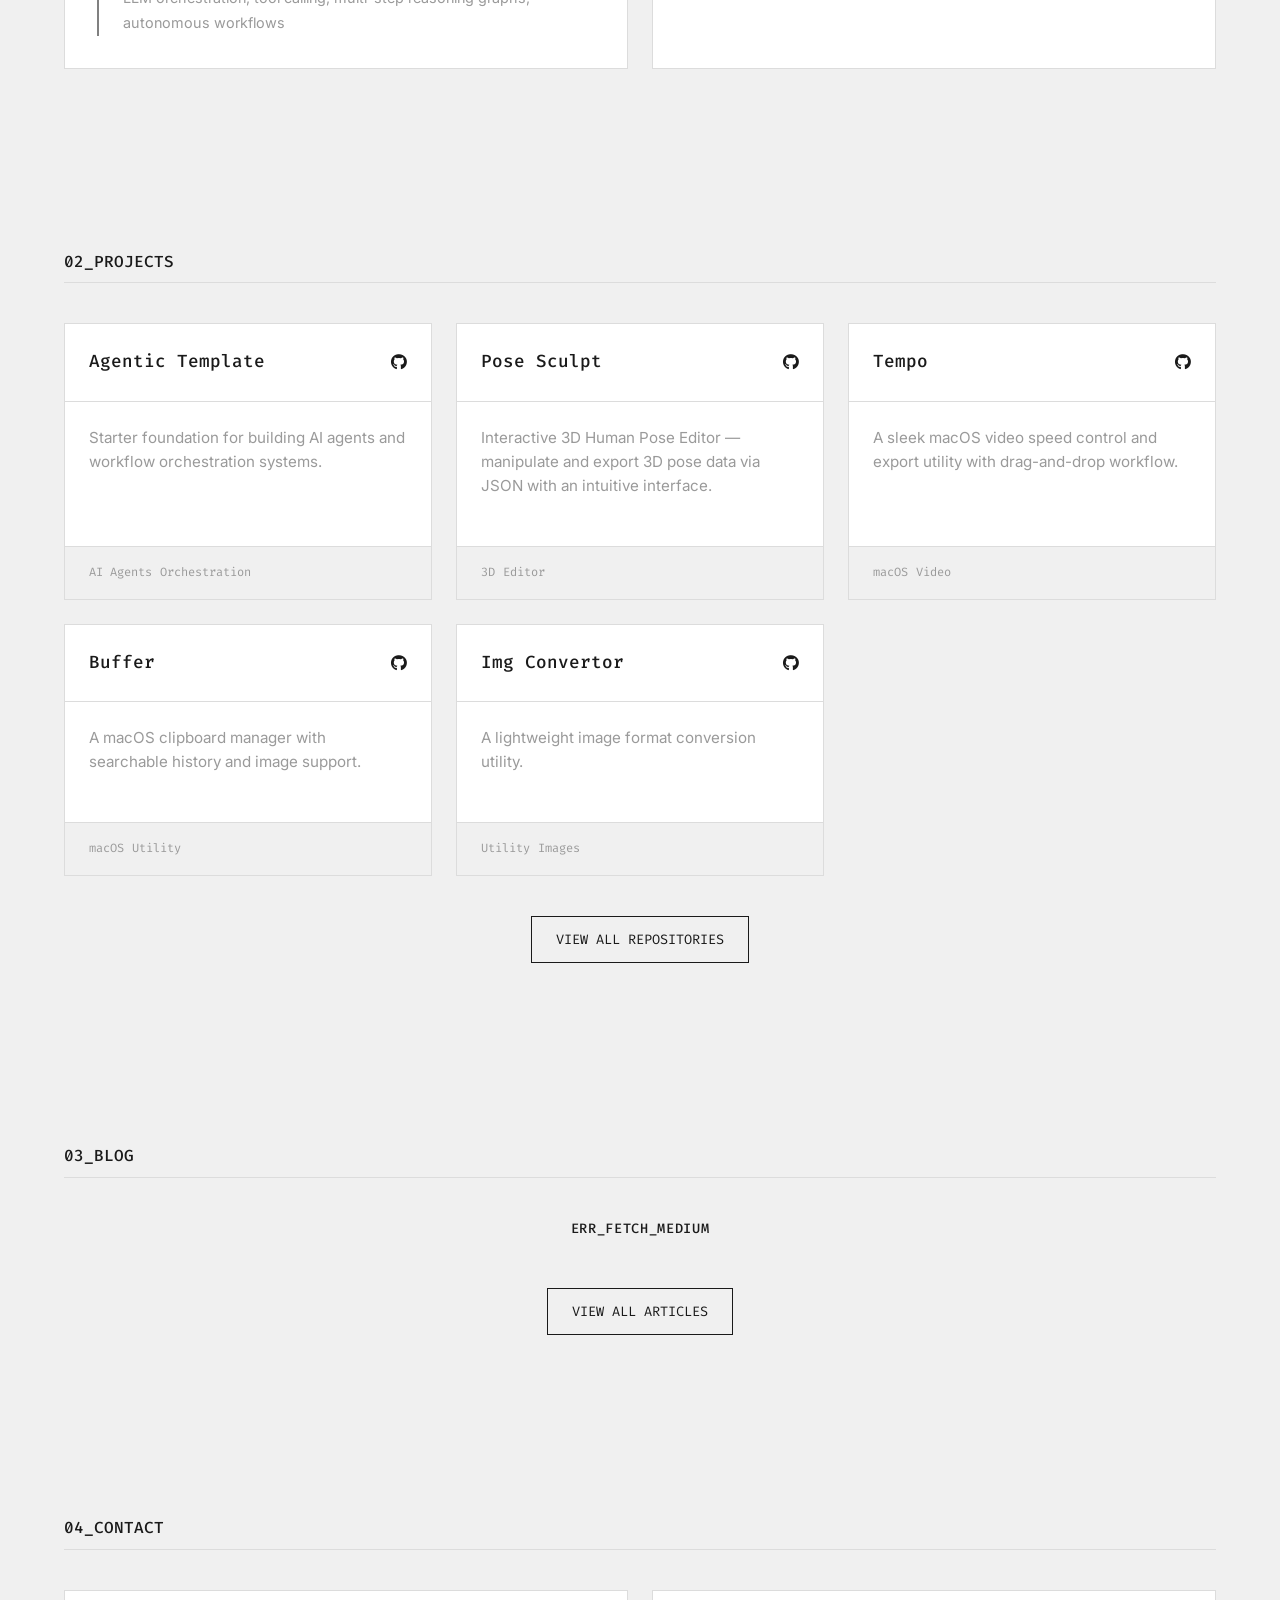
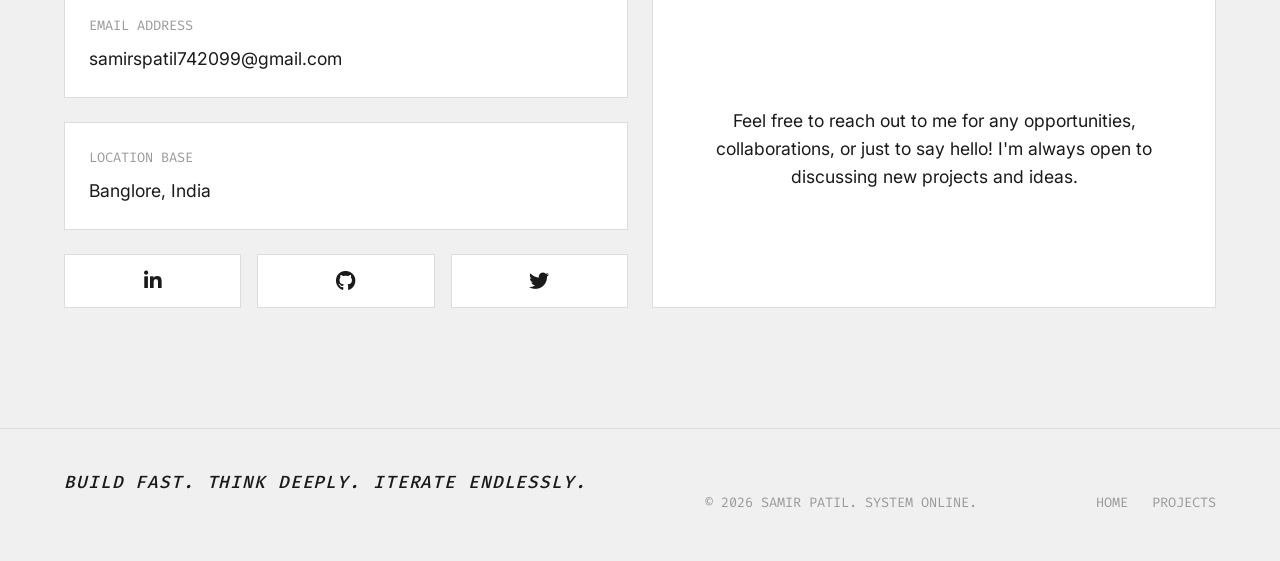
==== commit 91a65652: "docs: Update location base from India to Banglore, India." ====
--- a/index.html
+++ b/index.html
@@ -224,7 +224,7 @@
                     </div>
                     <div class="contact-item">
                         <span class="contact-label">Location Base</span>
-                        <span class="contact-value">India</span>
+                        <span class="contact-value">Banglore, India</span>
                     </div>
                     <div class="social-grid">
                         <a href="https://www.linkedin.com/in/sampatil1010/" target="_blank" class="social-link" title="LinkedIn">
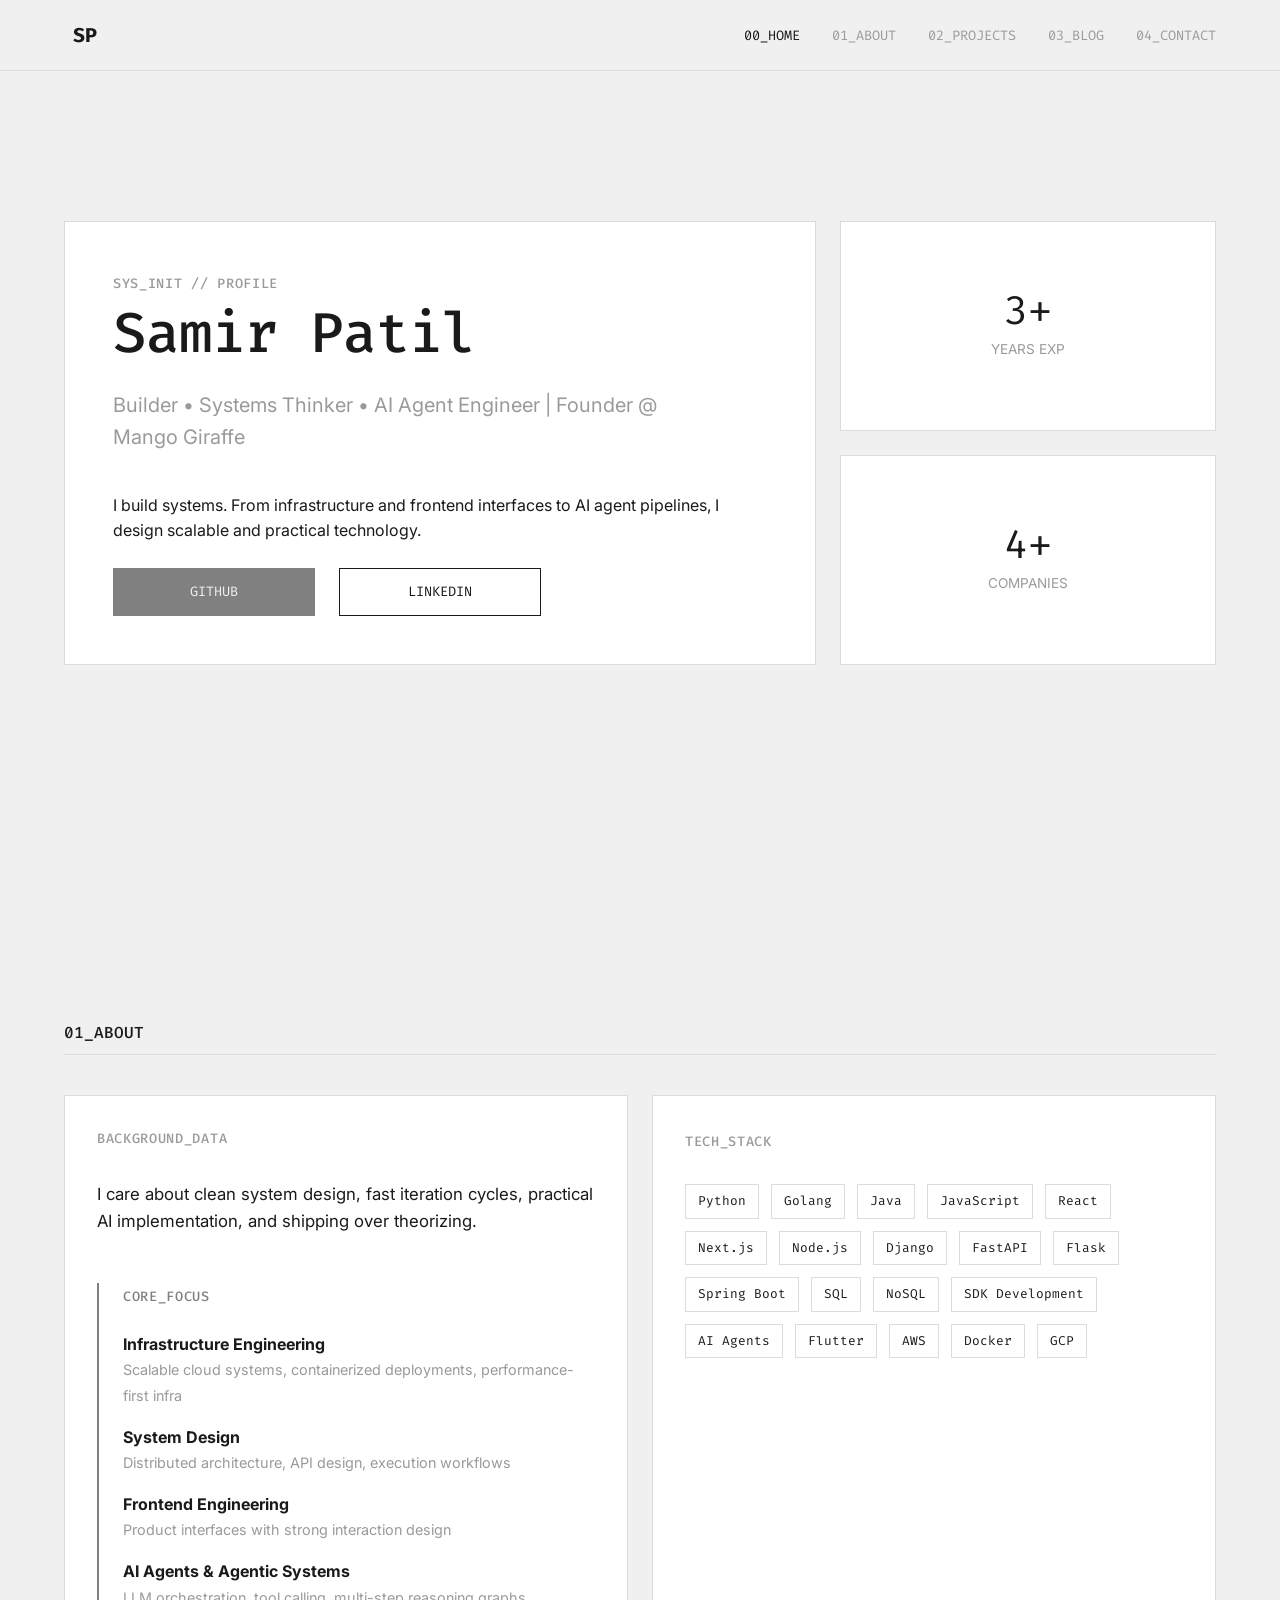
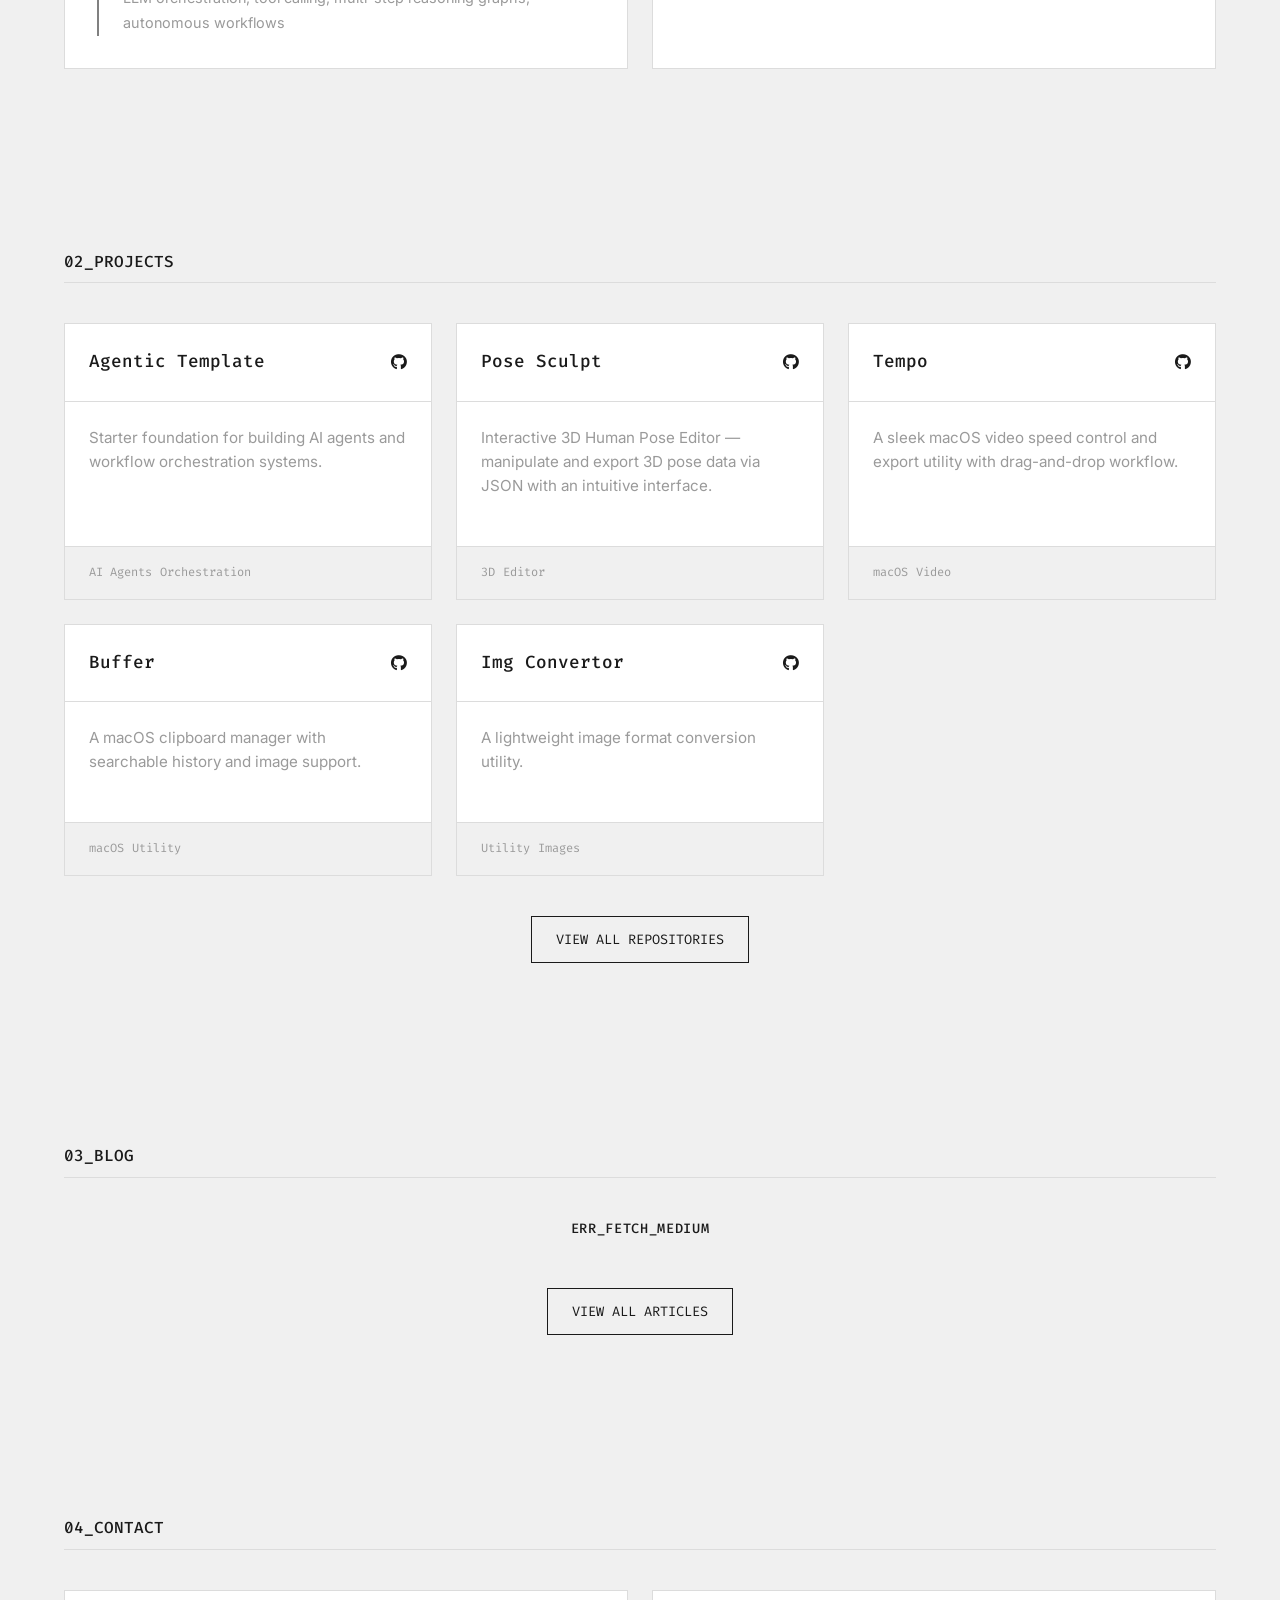
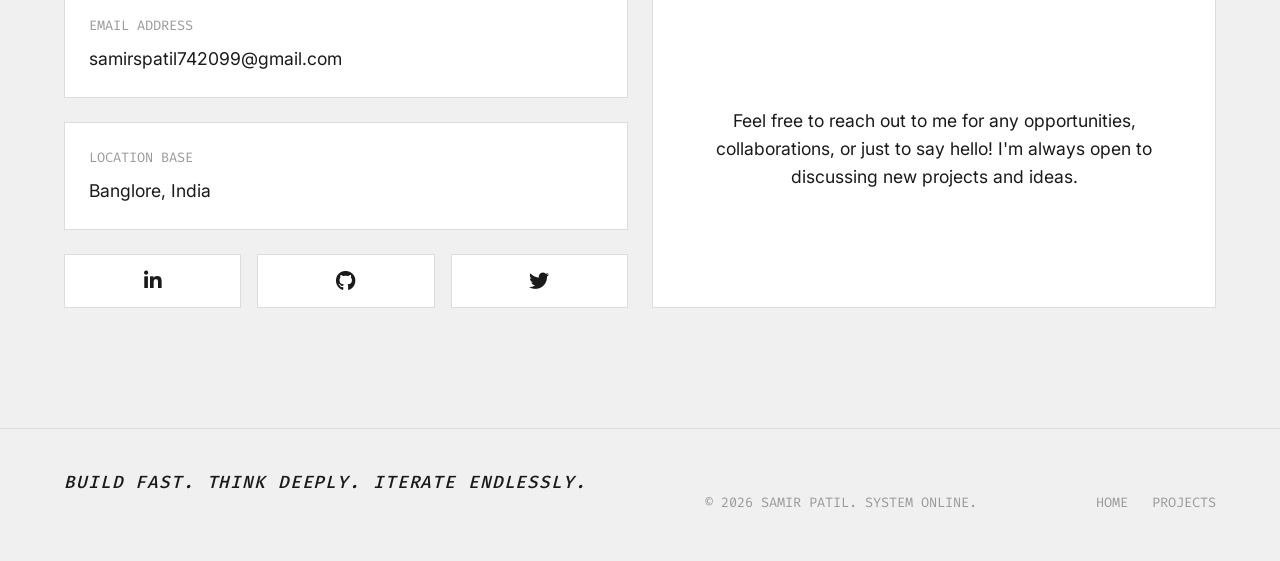
==== commit e700d54e: "feat: Introduce Tempo product page with new assets and update the main index." ====
--- a/index.html
+++ b/index.html
@@ -149,7 +149,7 @@
 
                 <div class="card">
                     <div class="card-header">
-                        <h3 class="card-title"><a href="https://github.com/samirpatil2000/Tempo" target="_blank">Tempo</a></h3>
+                        <h3 class="card-title"><a href="products/tempo/index.html">Tempo</a></h3>
                         <i class="fab fa-github"></i>
                     </div>
                     <div class="card-body">
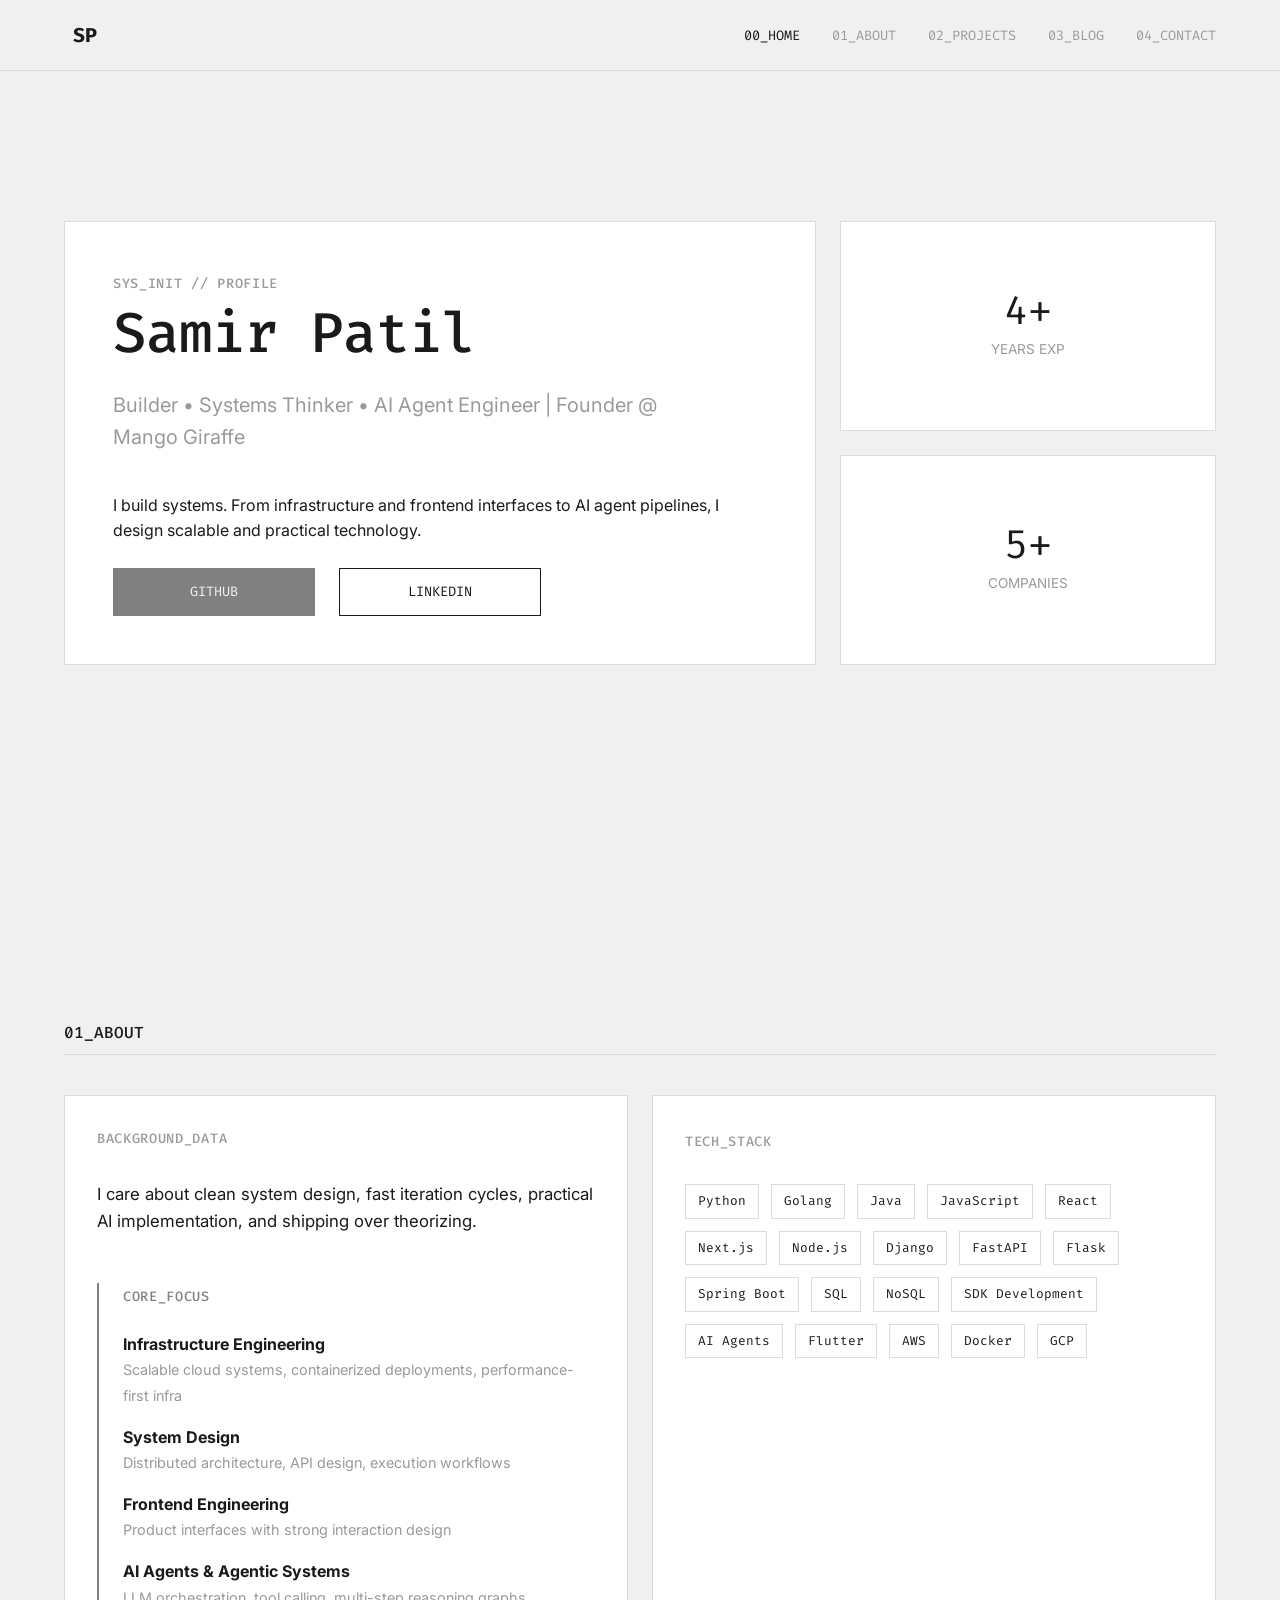
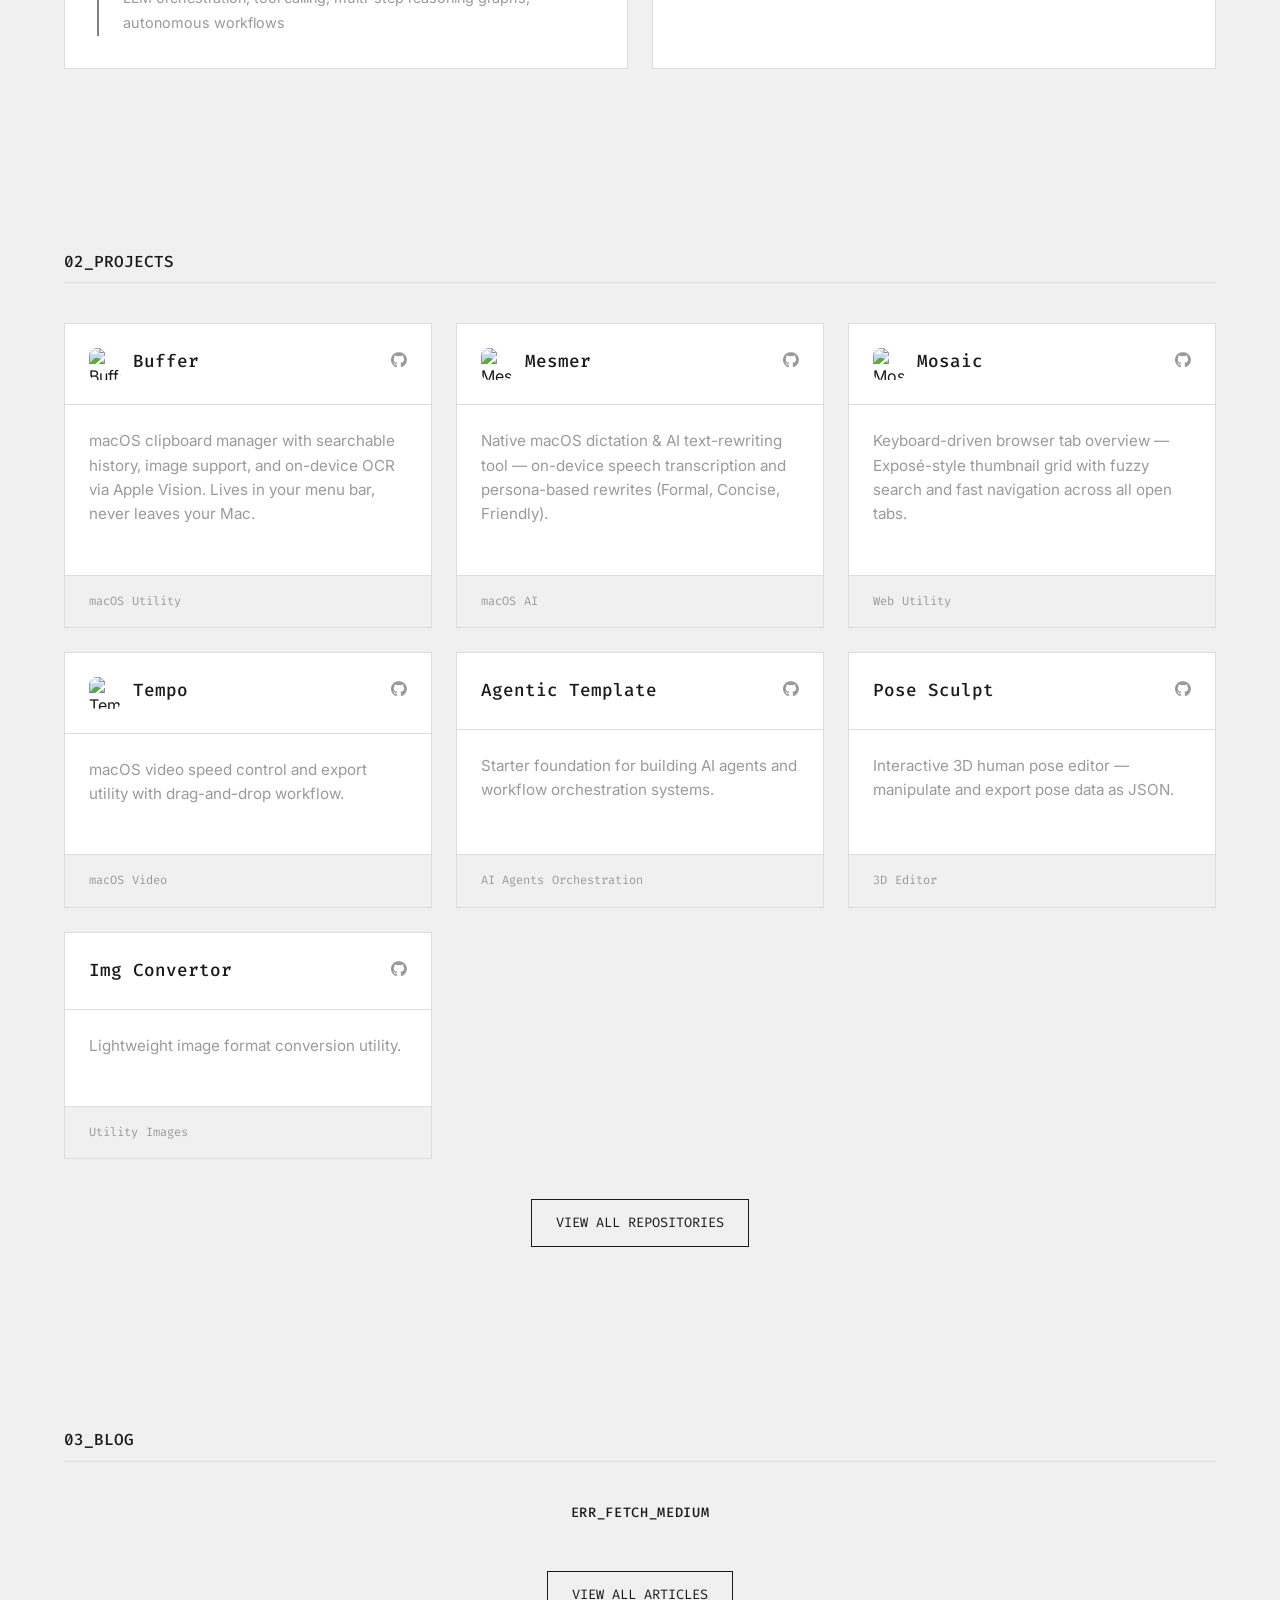
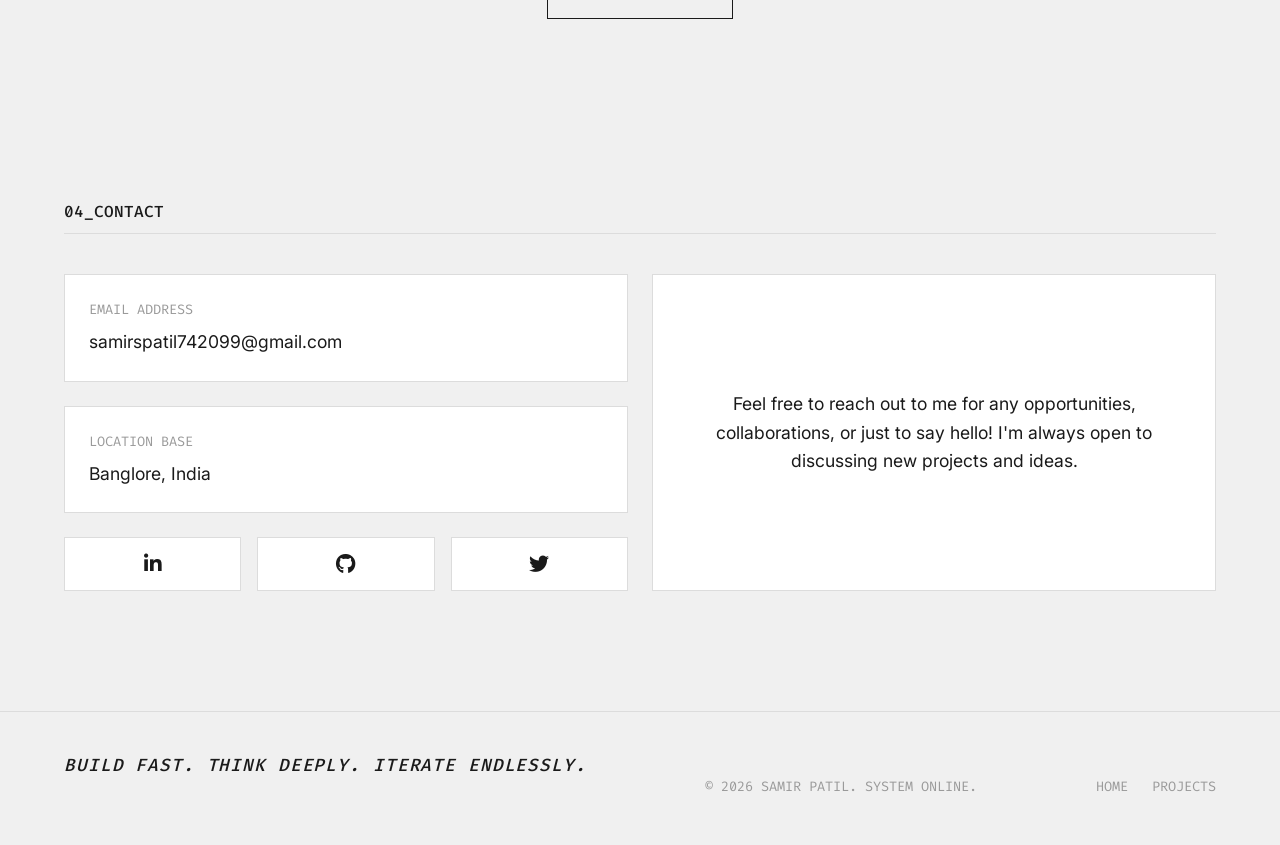
==== commit b5404cc6: "feat: Add new project cards for Buffer, Mesmer, Mosaic, and Tempo, and enhance existing project card" ====
--- a/index.html
+++ b/index.html
@@ -116,9 +116,77 @@
             <h2 class="section-label">02_Projects</h2>
             <div class="grid-3">
                 <div class="card">
-                    <div class="card-header">
-                        <h3 class="card-title"><a href="https://github.com/samirpatil2000/agentic-template" target="_blank">Agentic Template</a></h3>
-                        <i class="fab fa-github"></i>
+                    <div class="card-header" style="align-items: flex-start;">
+                        <img src="https://raw.githubusercontent.com/samirpatil2000/Buffer/main/Assets/Buffer-Logo.png" alt="Buffer Logo" style="width: 32px; height: 32px; border-radius: 8px; object-fit: contain; background: #fff;">
+                        <h3 class="card-title" style="flex: 1; margin-left: 12px;"><a href="products/buffer/index.html">Buffer</a></h3>
+                        <a href="https://github.com/samirpatil2000/Buffer" target="_blank" style="color: var(--text-secondary); margin-left: 8px;"><i class="fab fa-github"></i></a>
+                    </div>
+                    <div class="card-body">
+                        <p>macOS clipboard manager with searchable history, image support, and on-device OCR via Apple Vision. Lives in your menu bar, never leaves your Mac.</p>
+                    </div>
+                    <div class="card-footer">
+                        <div class="card-tech">
+                            <span class="card-tech-tag">macOS</span>
+                            <span class="card-tech-tag">Utility</span>
+                        </div>
+                    </div>
+                </div>
+
+                <div class="card">
+                    <div class="card-header" style="align-items: flex-start;">
+                        <img src="https://raw.githubusercontent.com/samirpatil2000/mesmer/main/Mesmer/Assest/mesmer_app_logo.svg" alt="Mesmer Logo" style="width: 32px; height: 32px; border-radius: 8px; object-fit: contain; background: #fff;">
+                        <h3 class="card-title" style="flex: 1; margin-left: 12px;"><a href="products/mesmer/index.html">Mesmer</a></h3>
+                        <a href="https://github.com/samirpatil2000/mesmer" target="_blank" style="color: var(--text-secondary); margin-left: 8px;"><i class="fab fa-github"></i></a>
+                    </div>
+                    <div class="card-body">
+                        <p>Native macOS dictation &amp; AI text-rewriting tool — on-device speech transcription and persona-based rewrites (Formal, Concise, Friendly).</p>
+                    </div>
+                    <div class="card-footer">
+                        <div class="card-tech">
+                            <span class="card-tech-tag">macOS</span>
+                            <span class="card-tech-tag">AI</span>
+                        </div>
+                    </div>
+                </div>
+
+                <div class="card">
+                    <div class="card-header" style="align-items: flex-start;">
+                        <img src="https://raw.githubusercontent.com/samirpatil2000/mosaic/main/public/mosaic-logo.svg" alt="Mosaic Logo" style="width: 32px; height: 32px; border-radius: 8px; object-fit: contain; background: #fff;">
+                        <h3 class="card-title" style="flex: 1; margin-left: 12px;"><a href="https://github.com/samirpatil2000/mosaic" target="_blank">Mosaic</a></h3>
+                        <a href="https://github.com/samirpatil2000/mosaic" target="_blank" style="color: var(--text-secondary); margin-left: 8px;"><i class="fab fa-github"></i></a>
+                    </div>
+                    <div class="card-body">
+                        <p>Keyboard-driven browser tab overview — Exposé-style thumbnail grid with fuzzy search and fast navigation across all open tabs.</p>
+                    </div>
+                    <div class="card-footer">
+                        <div class="card-tech">
+                            <span class="card-tech-tag">Web</span>
+                            <span class="card-tech-tag">Utility</span>
+                        </div>
+                    </div>
+                </div>
+
+                <div class="card">
+                    <div class="card-header" style="align-items: flex-start;">
+                        <img src="https://raw.githubusercontent.com/samirpatil2000/Tempo/main/Tempo/Assets/Tempo-Logo.png" alt="Tempo Logo" style="width: 32px; height: 32px; border-radius: 8px; object-fit: contain; background: #fff;">
+                        <h3 class="card-title" style="flex: 1; margin-left: 12px;"><a href="products/tempo/index.html">Tempo</a></h3>
+                        <a href="https://github.com/samirpatil2000/Tempo" target="_blank" style="color: var(--text-secondary); margin-left: 8px;"><i class="fab fa-github"></i></a>
+                    </div>
+                    <div class="card-body">
+                        <p>macOS video speed control and export utility with drag-and-drop workflow.</p>
+                    </div>
+                    <div class="card-footer">
+                        <div class="card-tech">
+                            <span class="card-tech-tag">macOS</span>
+                            <span class="card-tech-tag">Video</span>
+                        </div>
+                    </div>
+                </div>
+
+                <div class="card">
+                    <div class="card-header" style="align-items: flex-start;">
+                        <h3 class="card-title" style="flex: 1;"><a href="https://github.com/samirpatil2000/agentic-template" target="_blank">Agentic Template</a></h3>
+                        <a href="https://github.com/samirpatil2000/agentic-template" target="_blank" title="GitHub" style="color: var(--text-secondary); margin-left: 8px;"><i class="fab fa-github"></i></a>
                     </div>
                     <div class="card-body">
                         <p>Starter foundation for building AI agents and workflow orchestration systems.</p>
@@ -130,14 +198,14 @@
                         </div>
                     </div>
                 </div>
-                
-                <div class="card">
-                    <div class="card-header">
-                        <h3 class="card-title"><a href="https://github.com/samirpatil2000/pose-sculpt" target="_blank">Pose Sculpt</a></h3>
-                        <i class="fab fa-github"></i>
-                    </div>
-                    <div class="card-body">
-                        <p>Interactive 3D Human Pose Editor — manipulate and export 3D pose data via JSON with an intuitive interface.</p>
+
+                <div class="card">
+                    <div class="card-header" style="align-items: flex-start;">
+                        <h3 class="card-title" style="flex: 1;"><a href="https://pose-sculpt.vercel.app/" target="_blank">Pose Sculpt</a></h3>
+                        <a href="https://github.com/samirpatil2000/pose-sculpt" target="_blank" title="GitHub" style="color: var(--text-secondary); margin-left: 8px;"><i class="fab fa-github"></i></a>
+                    </div>
+                    <div class="card-body">
+                        <p>Interactive 3D human pose editor — manipulate and export pose data as JSON.</p>
                     </div>
                     <div class="card-footer">
                         <div class="card-tech">
@@ -148,44 +216,12 @@
                 </div>
 
                 <div class="card">
-                    <div class="card-header">
-                        <h3 class="card-title"><a href="products/tempo/index.html">Tempo</a></h3>
-                        <i class="fab fa-github"></i>
-                    </div>
-                    <div class="card-body">
-                        <p>A sleek macOS video speed control and export utility with drag-and-drop workflow.</p>
-                    </div>
-                    <div class="card-footer">
-                        <div class="card-tech">
-                            <span class="card-tech-tag">macOS</span>
-                            <span class="card-tech-tag">Video</span>
-                        </div>
-                    </div>
-                </div>
-                
-                <div class="card">
-                    <div class="card-header">
-                        <h3 class="card-title"><a href="https://github.com/samirpatil2000/Buffer" target="_blank">Buffer</a></h3>
-                        <i class="fab fa-github"></i>
-                    </div>
-                    <div class="card-body">
-                        <p>A macOS clipboard manager with searchable history and image support.</p>
-                    </div>
-                    <div class="card-footer">
-                        <div class="card-tech">
-                            <span class="card-tech-tag">macOS</span>
-                            <span class="card-tech-tag">Utility</span>
-                        </div>
-                    </div>
-                </div>
-                
-                <div class="card">
-                    <div class="card-header">
-                        <h3 class="card-title"><a href="https://github.com/samirpatil2000/img-convertor" target="_blank">Img Convertor</a></h3>
-                        <i class="fab fa-github"></i>
-                    </div>
-                    <div class="card-body">
-                        <p>A lightweight image format conversion utility.</p>
+                    <div class="card-header" style="align-items: flex-start;">
+                        <h3 class="card-title" style="flex: 1;"><a href="https://img-convertor-dun.vercel.app/" target="_blank">Img Convertor</a></h3>
+                        <a href="https://github.com/samirpatil2000/img-convertor" target="_blank" title="GitHub" style="color: var(--text-secondary); margin-left: 8px;"><i class="fab fa-github"></i></a>
+                    </div>
+                    <div class="card-body">
+                        <p>Lightweight image format conversion utility.</p>
                     </div>
                     <div class="card-footer">
                         <div class="card-tech">
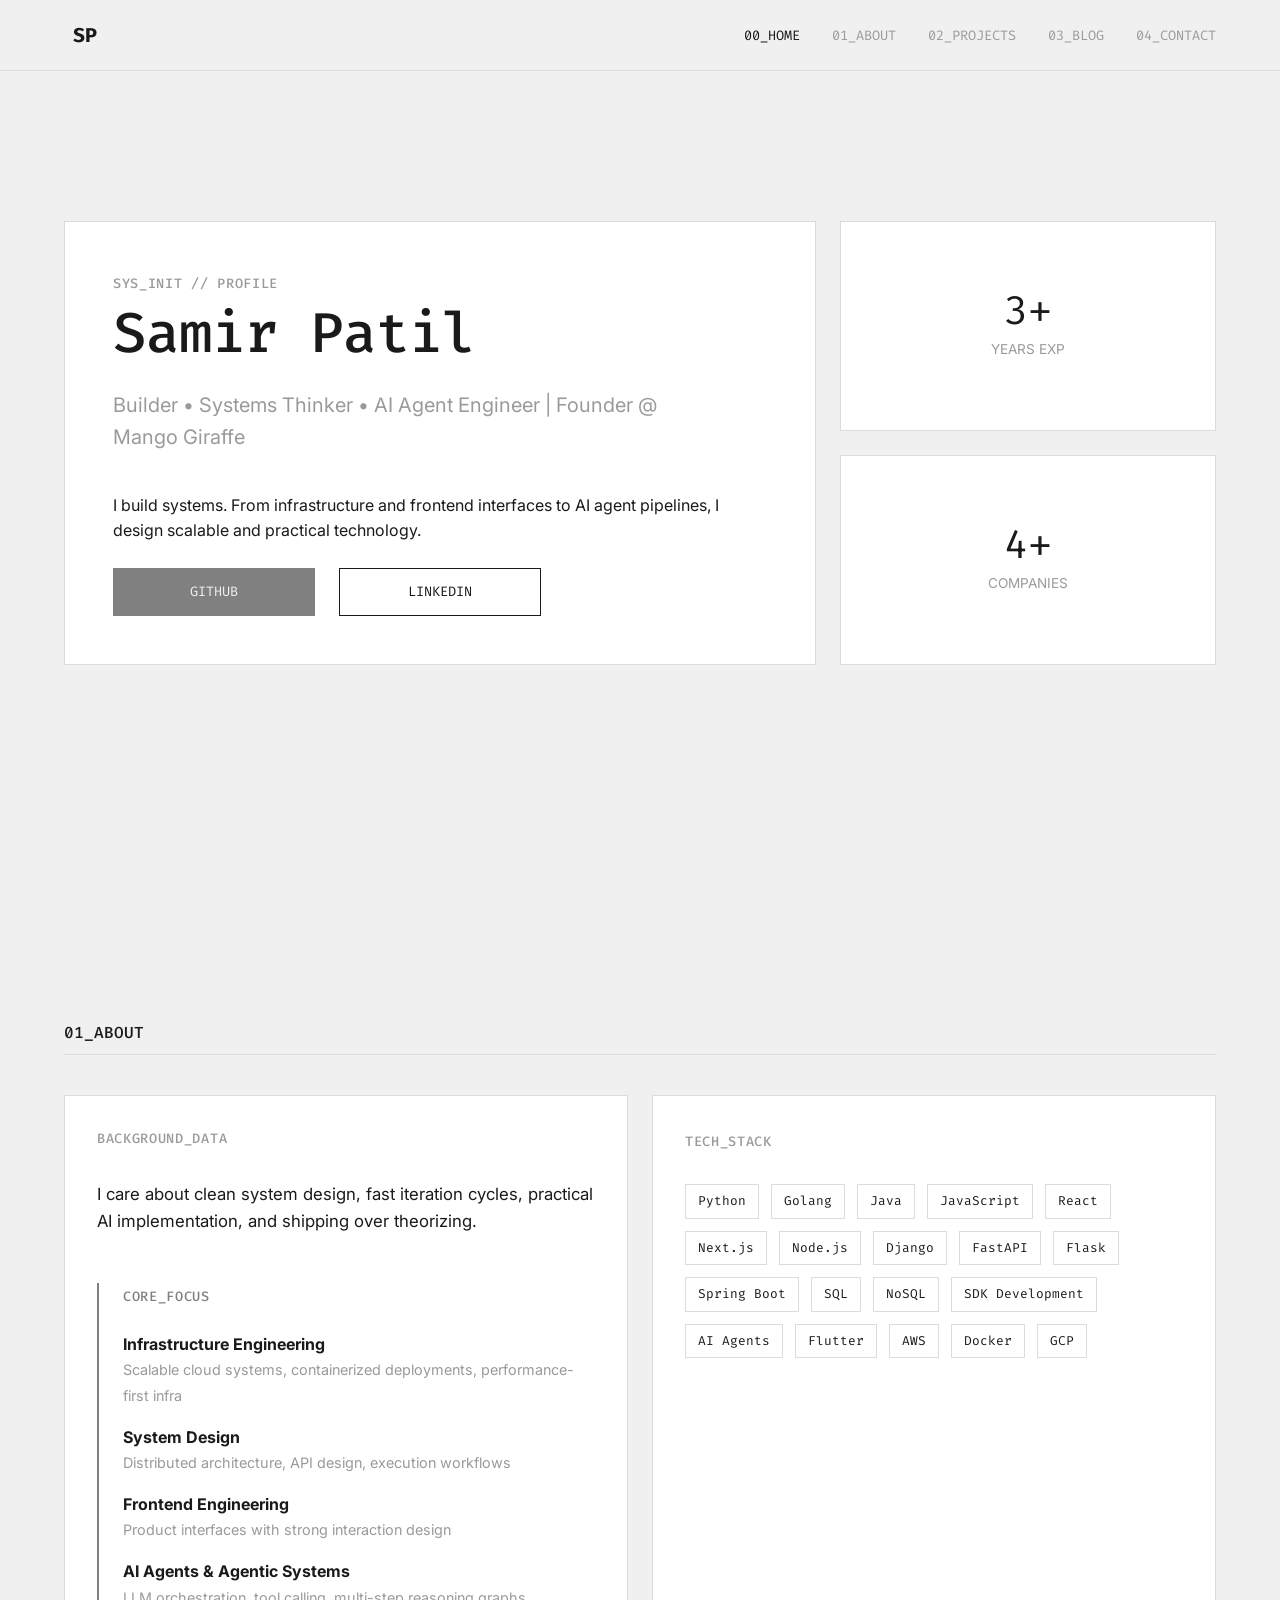
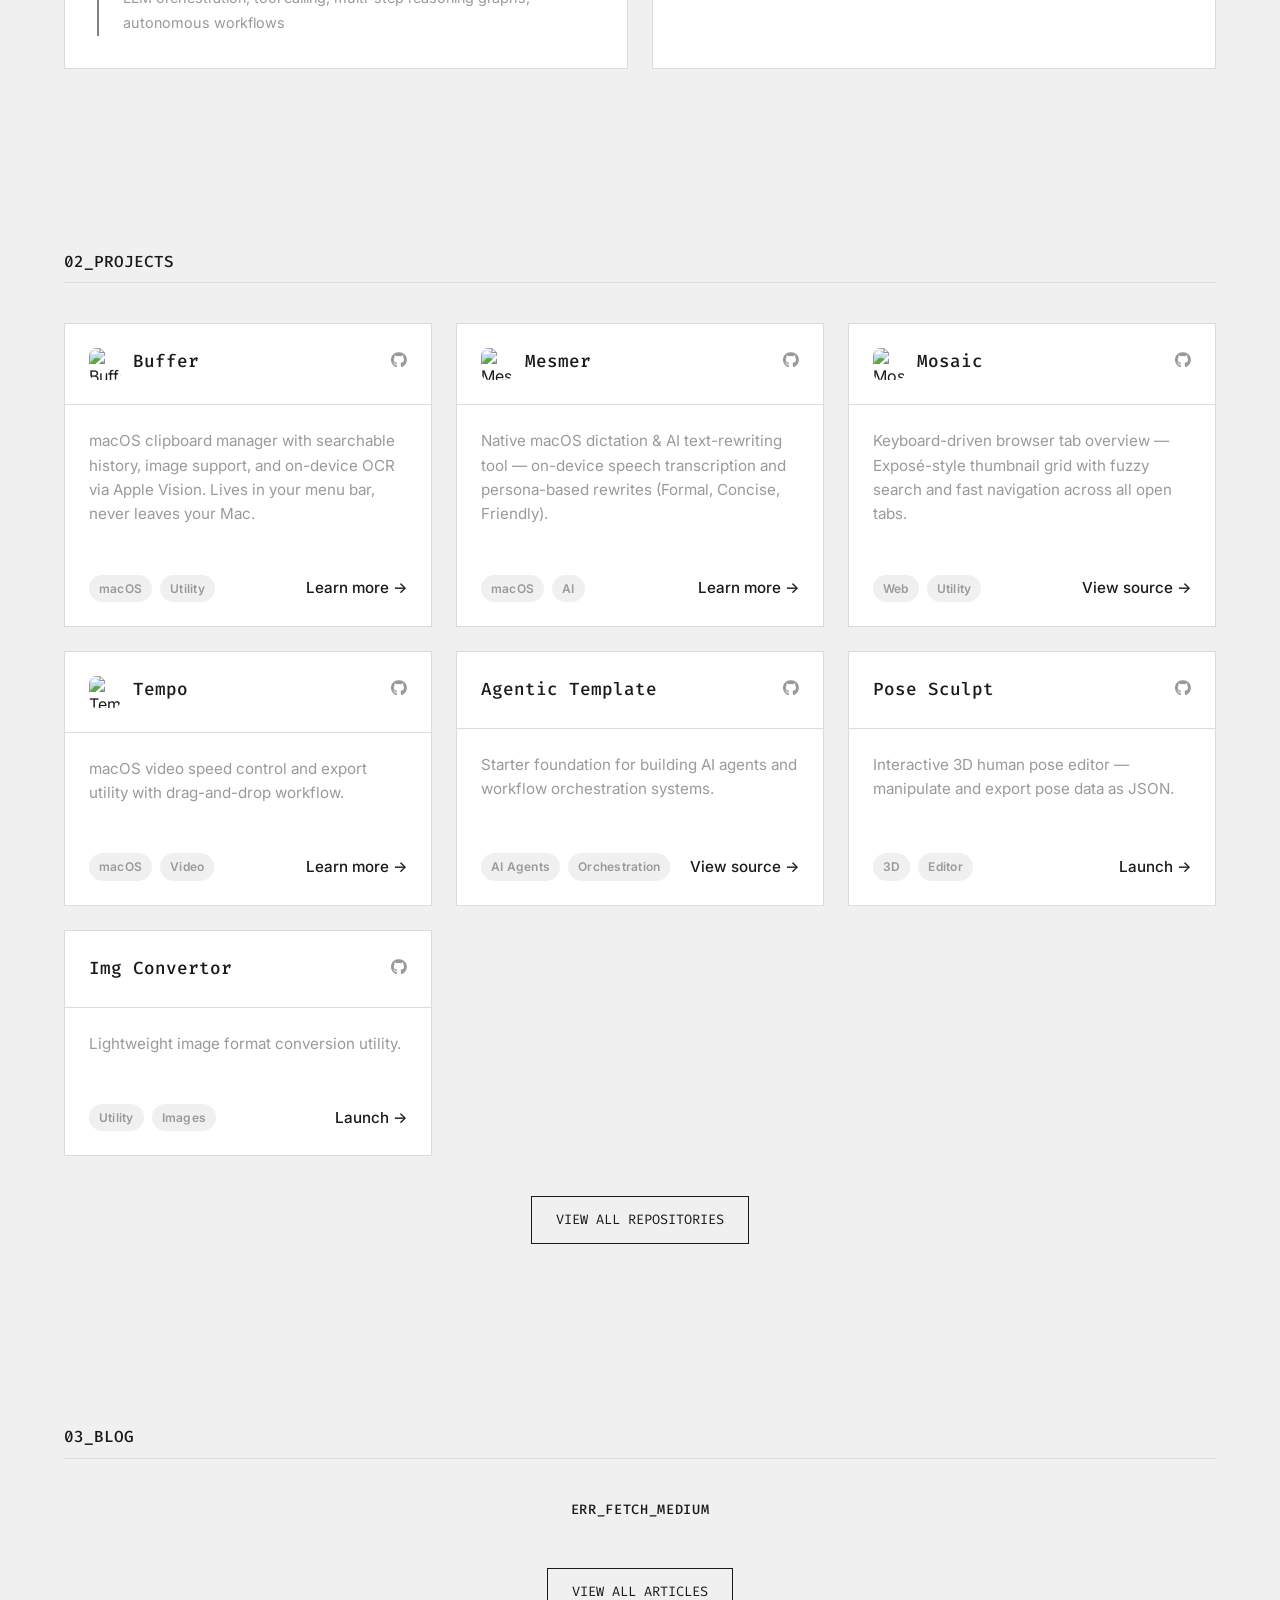
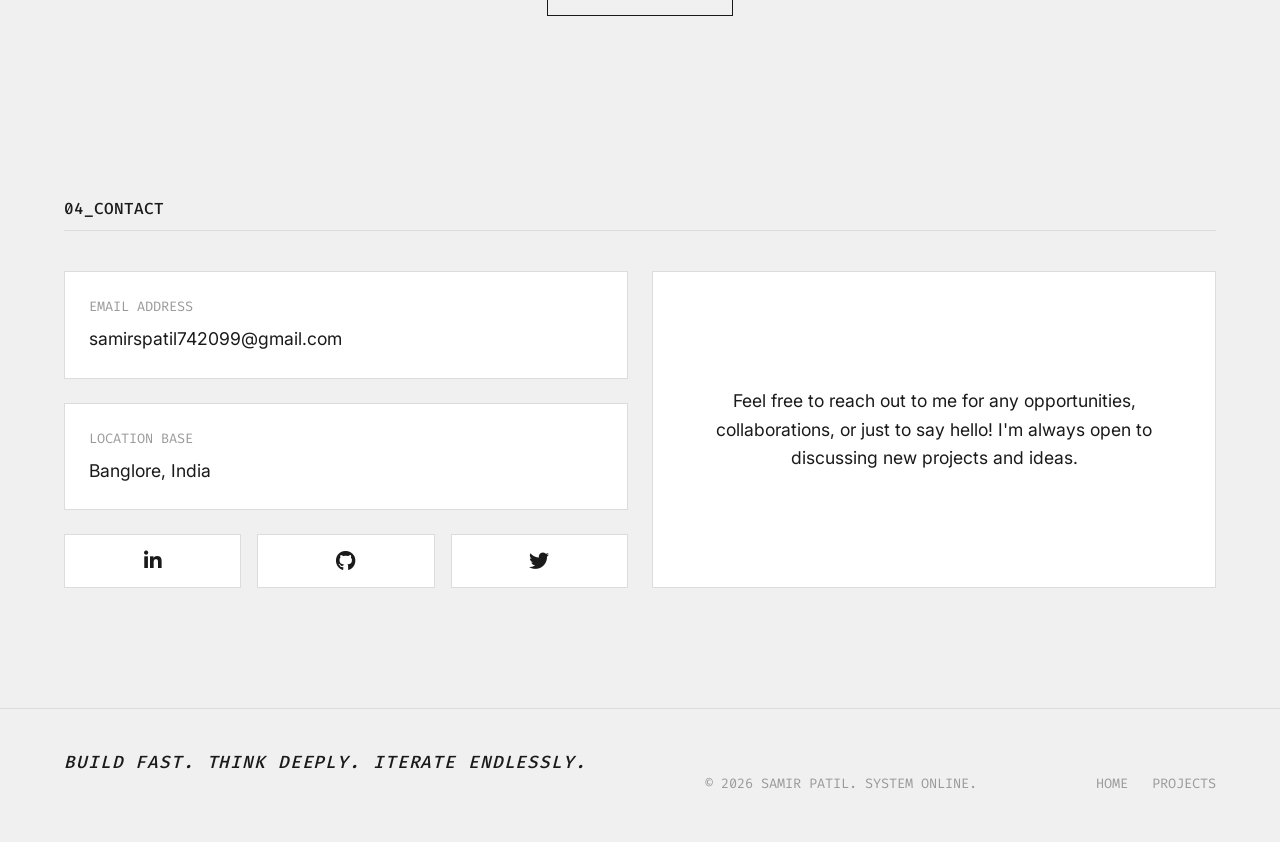
==== commit 788d5470: "feat: Improve project card styling and interactivity with hover effects, click actions, and new indi" ====
--- a/index.html
+++ b/index.html
@@ -115,11 +115,11 @@
         <div class="container">
             <h2 class="section-label">02_Projects</h2>
             <div class="grid-3">
-                <div class="card">
+                <div class="card" style="cursor: pointer;" onclick="window.location.href='products/buffer/index.html'">
                     <div class="card-header" style="align-items: flex-start;">
                         <img src="https://raw.githubusercontent.com/samirpatil2000/Buffer/main/Assets/Buffer-Logo.png" alt="Buffer Logo" style="width: 32px; height: 32px; border-radius: 8px; object-fit: contain; background: #fff;">
-                        <h3 class="card-title" style="flex: 1; margin-left: 12px;"><a href="products/buffer/index.html">Buffer</a></h3>
-                        <a href="https://github.com/samirpatil2000/Buffer" target="_blank" style="color: var(--text-secondary); margin-left: 8px;"><i class="fab fa-github"></i></a>
+                        <h3 class="card-title" style="flex: 1; margin-left: 12px;"><a href="products/buffer/index.html" onclick="event.stopPropagation()">Buffer</a></h3>
+                        <a href="https://github.com/samirpatil2000/Buffer" target="_blank" style="color: var(--text-secondary); margin-left: 8px;" onclick="event.stopPropagation()"><i class="fab fa-github"></i></a>
                     </div>
                     <div class="card-body">
                         <p>macOS clipboard manager with searchable history, image support, and on-device OCR via Apple Vision. Lives in your menu bar, never leaves your Mac.</p>
@@ -129,14 +129,15 @@
                             <span class="card-tech-tag">macOS</span>
                             <span class="card-tech-tag">Utility</span>
                         </div>
-                    </div>
-                </div>
-
-                <div class="card">
+                        <span class="card-indicator">Learn more &rarr;</span>
+                    </div>
+                </div>
+
+                <div class="card" style="cursor: pointer;" onclick="window.location.href='products/mesmer/index.html'">
                     <div class="card-header" style="align-items: flex-start;">
                         <img src="https://raw.githubusercontent.com/samirpatil2000/mesmer/main/Mesmer/Assest/mesmer_app_logo.svg" alt="Mesmer Logo" style="width: 32px; height: 32px; border-radius: 8px; object-fit: contain; background: #fff;">
-                        <h3 class="card-title" style="flex: 1; margin-left: 12px;"><a href="products/mesmer/index.html">Mesmer</a></h3>
-                        <a href="https://github.com/samirpatil2000/mesmer" target="_blank" style="color: var(--text-secondary); margin-left: 8px;"><i class="fab fa-github"></i></a>
+                        <h3 class="card-title" style="flex: 1; margin-left: 12px;"><a href="products/mesmer/index.html" onclick="event.stopPropagation()">Mesmer</a></h3>
+                        <a href="https://github.com/samirpatil2000/mesmer" target="_blank" style="color: var(--text-secondary); margin-left: 8px;" onclick="event.stopPropagation()"><i class="fab fa-github"></i></a>
                     </div>
                     <div class="card-body">
                         <p>Native macOS dictation &amp; AI text-rewriting tool — on-device speech transcription and persona-based rewrites (Formal, Concise, Friendly).</p>
@@ -146,14 +147,15 @@
                             <span class="card-tech-tag">macOS</span>
                             <span class="card-tech-tag">AI</span>
                         </div>
-                    </div>
-                </div>
-
-                <div class="card">
+                        <span class="card-indicator">Learn more &rarr;</span>
+                    </div>
+                </div>
+
+                <div class="card" style="cursor: pointer;" onclick="window.open('https://github.com/samirpatil2000/mosaic', '_blank')">
                     <div class="card-header" style="align-items: flex-start;">
                         <img src="https://raw.githubusercontent.com/samirpatil2000/mosaic/main/public/mosaic-logo.svg" alt="Mosaic Logo" style="width: 32px; height: 32px; border-radius: 8px; object-fit: contain; background: #fff;">
-                        <h3 class="card-title" style="flex: 1; margin-left: 12px;"><a href="https://github.com/samirpatil2000/mosaic" target="_blank">Mosaic</a></h3>
-                        <a href="https://github.com/samirpatil2000/mosaic" target="_blank" style="color: var(--text-secondary); margin-left: 8px;"><i class="fab fa-github"></i></a>
+                        <h3 class="card-title" style="flex: 1; margin-left: 12px;"><a href="https://github.com/samirpatil2000/mosaic" target="_blank" onclick="event.stopPropagation()">Mosaic</a></h3>
+                        <a href="https://github.com/samirpatil2000/mosaic" target="_blank" style="color: var(--text-secondary); margin-left: 8px;" onclick="event.stopPropagation()"><i class="fab fa-github"></i></a>
                     </div>
                     <div class="card-body">
                         <p>Keyboard-driven browser tab overview — Exposé-style thumbnail grid with fuzzy search and fast navigation across all open tabs.</p>
@@ -163,14 +165,15 @@
                             <span class="card-tech-tag">Web</span>
                             <span class="card-tech-tag">Utility</span>
                         </div>
-                    </div>
-                </div>
-
-                <div class="card">
+                        <span class="card-indicator">View source &rarr;</span>
+                    </div>
+                </div>
+
+                <div class="card" style="cursor: pointer;" onclick="window.location.href='products/tempo/index.html'">
                     <div class="card-header" style="align-items: flex-start;">
                         <img src="https://raw.githubusercontent.com/samirpatil2000/Tempo/main/Tempo/Assets/Tempo-Logo.png" alt="Tempo Logo" style="width: 32px; height: 32px; border-radius: 8px; object-fit: contain; background: #fff;">
-                        <h3 class="card-title" style="flex: 1; margin-left: 12px;"><a href="products/tempo/index.html">Tempo</a></h3>
-                        <a href="https://github.com/samirpatil2000/Tempo" target="_blank" style="color: var(--text-secondary); margin-left: 8px;"><i class="fab fa-github"></i></a>
+                        <h3 class="card-title" style="flex: 1; margin-left: 12px;"><a href="products/tempo/index.html" onclick="event.stopPropagation()">Tempo</a></h3>
+                        <a href="https://github.com/samirpatil2000/Tempo" target="_blank" style="color: var(--text-secondary); margin-left: 8px;" onclick="event.stopPropagation()"><i class="fab fa-github"></i></a>
                     </div>
                     <div class="card-body">
                         <p>macOS video speed control and export utility with drag-and-drop workflow.</p>
@@ -180,13 +183,14 @@
                             <span class="card-tech-tag">macOS</span>
                             <span class="card-tech-tag">Video</span>
                         </div>
-                    </div>
-                </div>
-
-                <div class="card">
-                    <div class="card-header" style="align-items: flex-start;">
-                        <h3 class="card-title" style="flex: 1;"><a href="https://github.com/samirpatil2000/agentic-template" target="_blank">Agentic Template</a></h3>
-                        <a href="https://github.com/samirpatil2000/agentic-template" target="_blank" title="GitHub" style="color: var(--text-secondary); margin-left: 8px;"><i class="fab fa-github"></i></a>
+                        <span class="card-indicator">Learn more &rarr;</span>
+                    </div>
+                </div>
+
+                <div class="card" style="cursor: pointer;" onclick="window.open('https://github.com/samirpatil2000/agentic-template', '_blank')">
+                    <div class="card-header" style="align-items: flex-start;">
+                        <h3 class="card-title" style="flex: 1;"><a href="https://github.com/samirpatil2000/agentic-template" target="_blank" onclick="event.stopPropagation()">Agentic Template</a></h3>
+                        <a href="https://github.com/samirpatil2000/agentic-template" target="_blank" title="GitHub" style="color: var(--text-secondary); margin-left: 8px;" onclick="event.stopPropagation()"><i class="fab fa-github"></i></a>
                     </div>
                     <div class="card-body">
                         <p>Starter foundation for building AI agents and workflow orchestration systems.</p>
@@ -196,13 +200,14 @@
                             <span class="card-tech-tag">AI Agents</span>
                             <span class="card-tech-tag">Orchestration</span>
                         </div>
-                    </div>
-                </div>
-
-                <div class="card">
-                    <div class="card-header" style="align-items: flex-start;">
-                        <h3 class="card-title" style="flex: 1;"><a href="https://pose-sculpt.vercel.app/" target="_blank">Pose Sculpt</a></h3>
-                        <a href="https://github.com/samirpatil2000/pose-sculpt" target="_blank" title="GitHub" style="color: var(--text-secondary); margin-left: 8px;"><i class="fab fa-github"></i></a>
+                        <span class="card-indicator">View source &rarr;</span>
+                    </div>
+                </div>
+
+                <div class="card" style="cursor: pointer;" onclick="window.open('https://pose-sculpt.vercel.app/', '_blank')">
+                    <div class="card-header" style="align-items: flex-start;">
+                        <h3 class="card-title" style="flex: 1;"><a href="https://pose-sculpt.vercel.app/" target="_blank" onclick="event.stopPropagation()">Pose Sculpt</a></h3>
+                        <a href="https://github.com/samirpatil2000/pose-sculpt" target="_blank" title="GitHub" style="color: var(--text-secondary); margin-left: 8px;" onclick="event.stopPropagation()"><i class="fab fa-github"></i></a>
                     </div>
                     <div class="card-body">
                         <p>Interactive 3D human pose editor — manipulate and export pose data as JSON.</p>
@@ -212,13 +217,14 @@
                             <span class="card-tech-tag">3D</span>
                             <span class="card-tech-tag">Editor</span>
                         </div>
-                    </div>
-                </div>
-
-                <div class="card">
-                    <div class="card-header" style="align-items: flex-start;">
-                        <h3 class="card-title" style="flex: 1;"><a href="https://img-convertor-dun.vercel.app/" target="_blank">Img Convertor</a></h3>
-                        <a href="https://github.com/samirpatil2000/img-convertor" target="_blank" title="GitHub" style="color: var(--text-secondary); margin-left: 8px;"><i class="fab fa-github"></i></a>
+                        <span class="card-indicator">Launch &rarr;</span>
+                    </div>
+                </div>
+
+                <div class="card" style="cursor: pointer;" onclick="window.open('https://img-convertor-dun.vercel.app/', '_blank')">
+                    <div class="card-header" style="align-items: flex-start;">
+                        <h3 class="card-title" style="flex: 1;"><a href="https://img-convertor-dun.vercel.app/" target="_blank" onclick="event.stopPropagation()">Img Convertor</a></h3>
+                        <a href="https://github.com/samirpatil2000/img-convertor" target="_blank" title="GitHub" style="color: var(--text-secondary); margin-left: 8px;" onclick="event.stopPropagation()"><i class="fab fa-github"></i></a>
                     </div>
                     <div class="card-body">
                         <p>Lightweight image format conversion utility.</p>
@@ -228,6 +234,7 @@
                             <span class="card-tech-tag">Utility</span>
                             <span class="card-tech-tag">Images</span>
                         </div>
+                        <span class="card-indicator">Launch &rarr;</span>
                     </div>
                 </div>
             </div>
--- a/styles.css
+++ b/styles.css
@@ -370,7 +370,24 @@
 }
 
 .card:hover {
-    border-color: var(--text-secondary);
+    border-color: var(--border-color);
+    box-shadow: 0 12px 32px rgba(0,0,0,0.06);
+    transform: translateY(-4px);
+}
+
+.card-indicator {
+    font-size: 0.95rem;
+    font-family: var(--font-sans);
+    font-weight: 500;
+    color: var(--text-primary);
+    transition: var(--transition);
+    display: flex;
+    align-items: center;
+    gap: 6px;
+}
+
+.card:hover .card-indicator {
+    transform: translateX(4px);
 }
 
 .card-header {
@@ -407,9 +424,9 @@
 }
 
 .card-footer {
-    padding: 16px 24px;
-    border-top: 1px solid var(--border-color);
-    background-color: var(--bg-main);
+    padding: 0 24px 24px 24px;
+    background-color: transparent;
+    border-top: none;
     display: flex;
     justify-content: space-between;
     align-items: center;
@@ -422,9 +439,14 @@
 }
 
 .card-tech-tag {
-    font-family: var(--font-mono);
+    font-family: var(--font-sans);
     font-size: 0.75rem;
-    color: var(--text-secondary);
+    font-weight: 600;
+    color: var(--text-secondary);
+    background: var(--bg-main);
+    padding: 4px 10px;
+    border-radius: 100px;
+    letter-spacing: 0.02em;
 }
 
 /* Blog specific */
